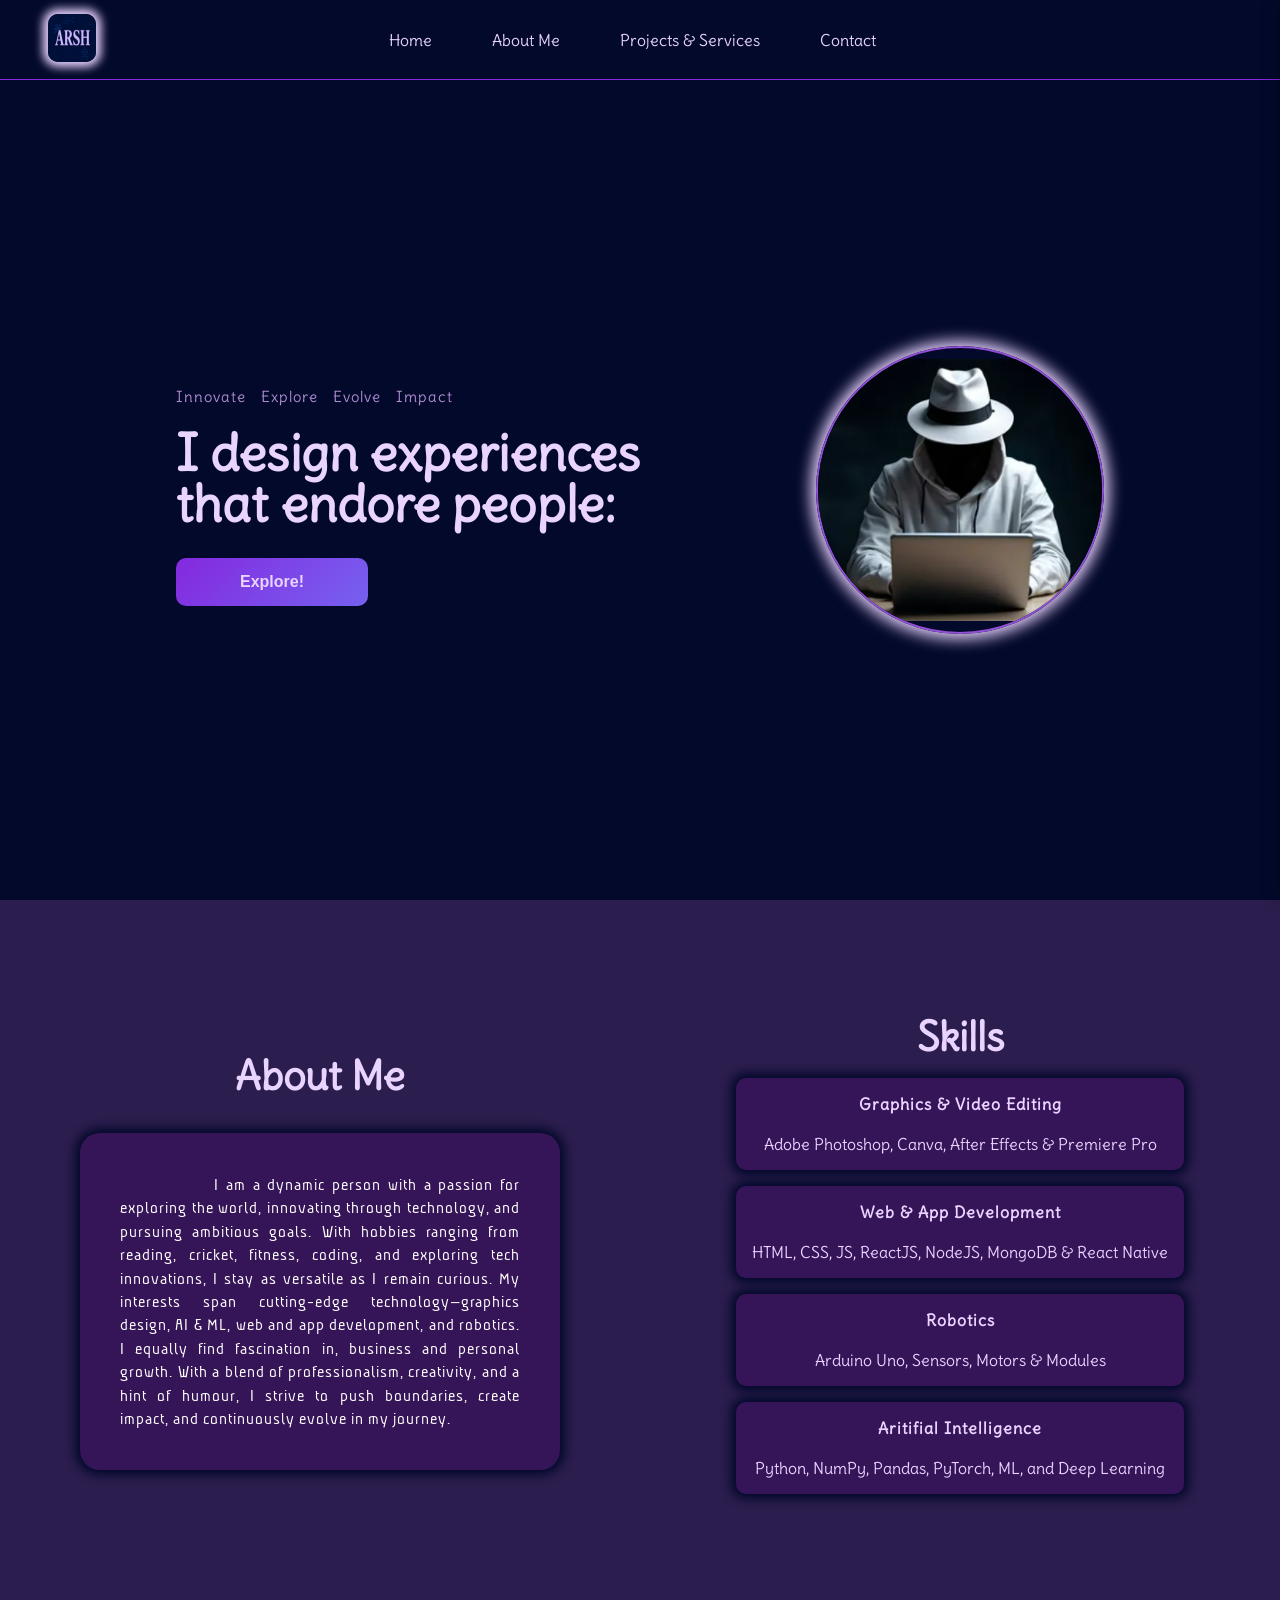
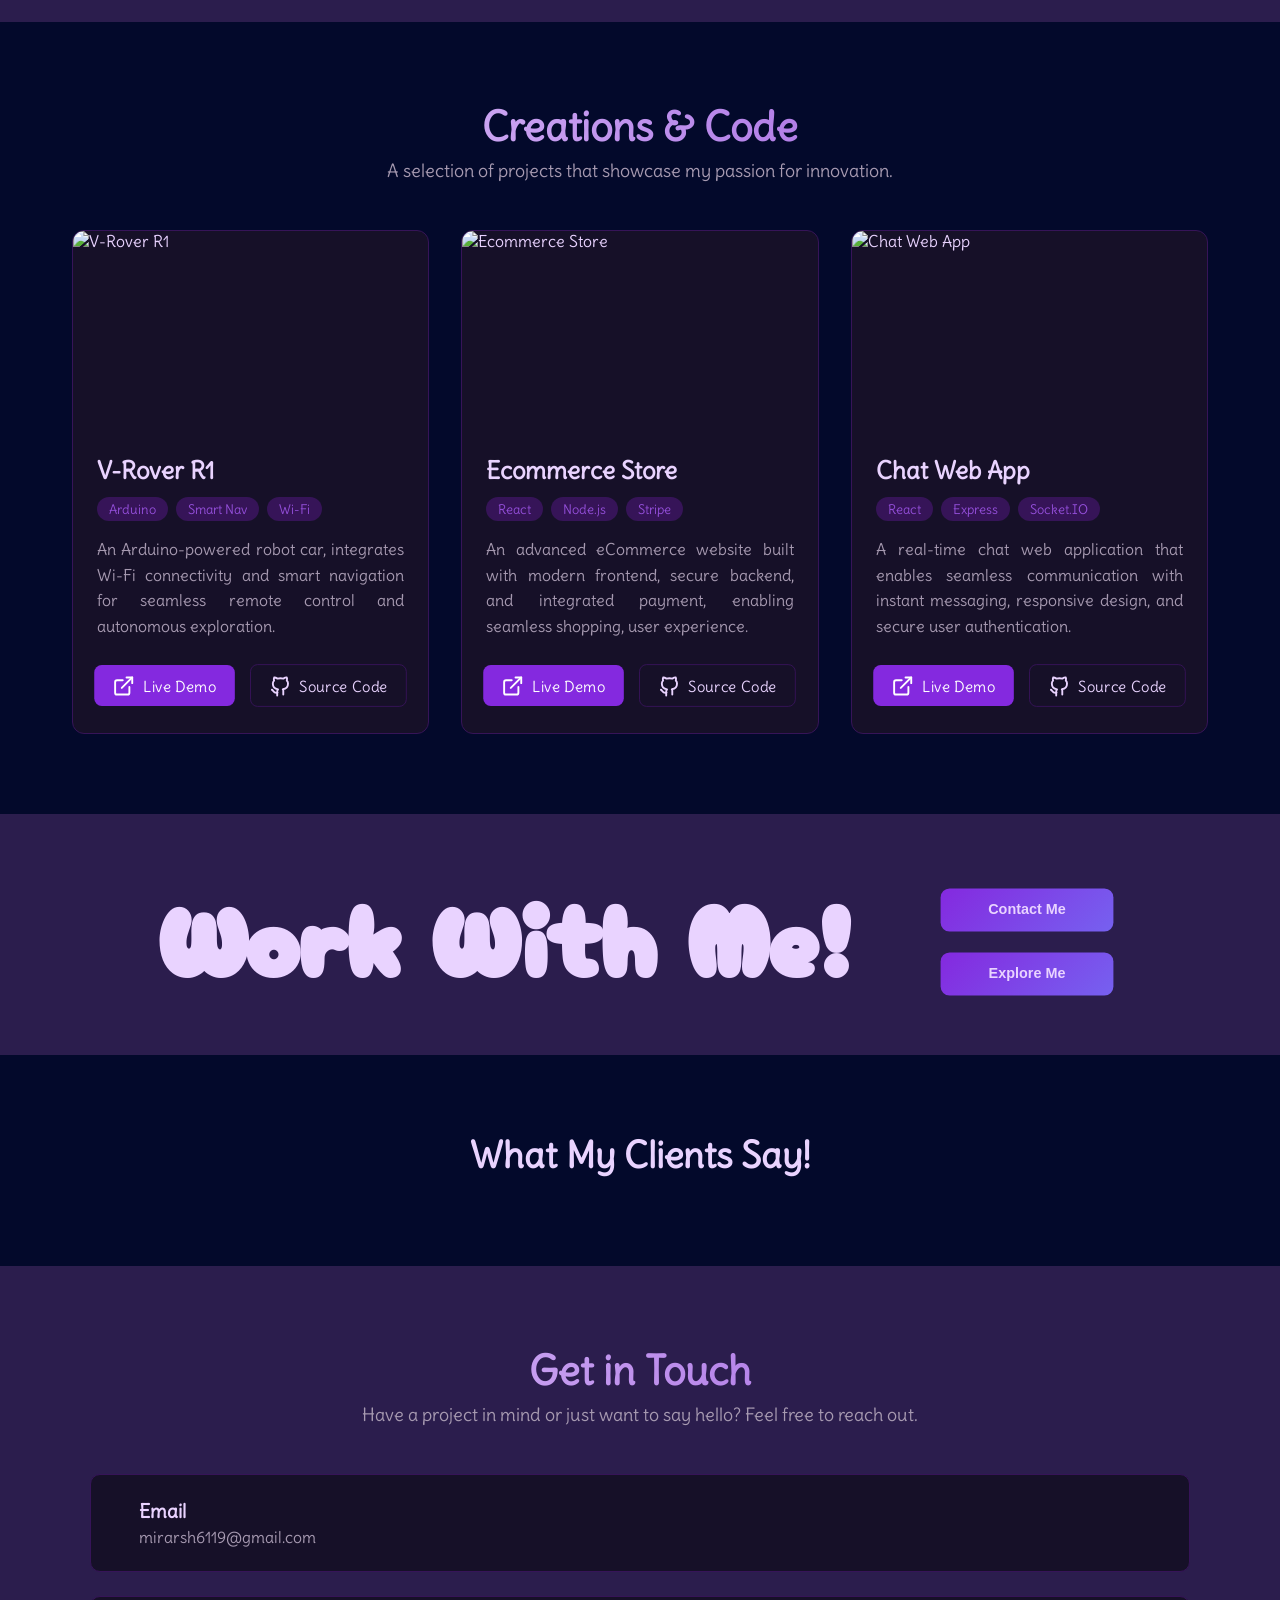
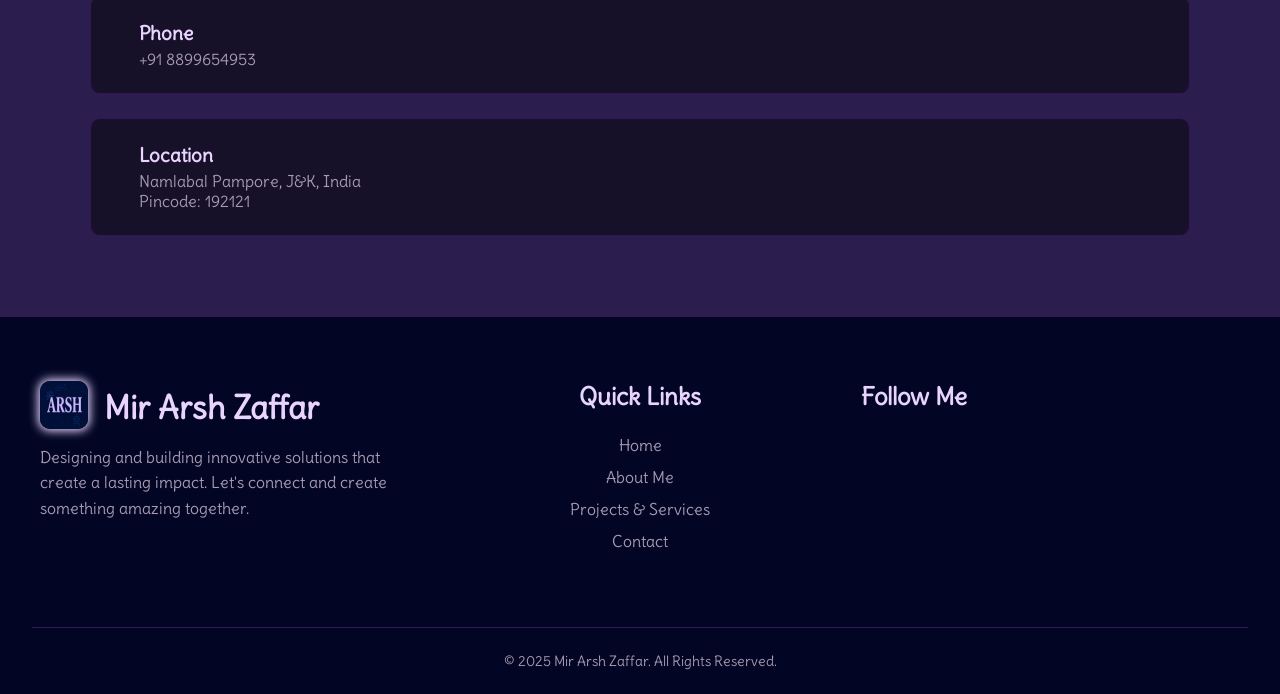
==== index.html @ 64fa6b5b "Re-programmed contact section." ====
<!DOCTYPE html>
<html lang="en">

<head>
    <meta charset="UTF-8">
    <meta name="viewport" content="width=device-width, initial-scale=1.0">
    <meta name="description" content="A portfolio website that showcases the art of code by Mir Arsh Zaffar.">
    <title>Mir Arsh Zaffar - Innovate Explore Evolve Impact</title>
    <link rel="shortcut icon" href="images/logo.png" type="image/x-icon">
    <link rel="stylesheet" href="css/main.css">
    <link href="https://cdn.jsdelivr.net/npm/remixicon@4.5.0/fonts/remixicon.css" rel="stylesheet" />
    <link rel="stylesheet"
        href="https://cdnjs.cloudflare.com/ajax/libs/OwlCarousel2/2.3.4/assets/owl.carousel.min.css" />
    <link rel="stylesheet"
        href="https://cdnjs.cloudflare.com/ajax/libs/OwlCarousel2/2.3.4/assets/owl.theme.default.min.css" />
    <link rel="stylesheet" href="css/responsive.css">
</head>

<body>
    <div class="overlay"></div>
    <div class="mobile-nav">
        <i class="ri-close-line close-btn"></i>
        <ul class="mobile-nav-links">
            <li><a href="index.html">Home</a></li>
            <li><a href="pages/about.html">About Me</a></li>
            <li><a href="pages/projects-services.html">Projects & Services</a></li>
            <li><a href="#contact">Contact</a></li>
        </ul>
        <div class="mobile-nav-social">
            <a href="https://linkedin.com"><i class="ri-linkedin-fill"></i></a>
            <a href="https://x.com"><i class="ri-twitter-x-line"></i></a>
            <a href="https://facebook.com"><i class="ri-facebook-fill"></i></a>
            <a href="https://instagram.com"><i class="ri-instagram-fill"></i></a>
        </div>
    </div>
    <header>
        <a href="index.html"><img src="images/logo.png" alt="Mir Arsh Zaffar" class="scrolled"></a>
        <ul class="nav-btn scrolled">
            <li><a href="index.html">Home</a></li>
            <li><a href="pages/about.html">About Me</a></li>
            <li><a href="pages/projects-services.html">Projects & Services</a></li>
            <li><a href="#contact">Contact</a></li>
        </ul>
        <div class="nav-social scrolled">
            <a href="https://linkedin.com"><i class="ri-linkedin-fill"></i></a>
            <a href="https://x.com"><i class="ri-twitter-x-line"></i></a>
            <a href="https://facebook.com"><i class="ri-facebook-fill"></i></a>
            <a href="https://instagram.com"><i class="ri-instagram-fill"></i></a>
        </div>
        <i class="ri-menu-4-line hambur"></i>
    </header>
    <section class="portfolio">
        <div class="portfolio-text-section">
            <p class="portfolio-text">Innovate Explore Evolve Impact</p>
            <p class="portfolio-h1">I design experiences<br>that endore people:<br><span class="auto-type"></span></p>
            <a href="pages/projects-services.html"><button>Explore!</button></a>
        </div>
        <div class="portfolio-image-section">
            <img src="images/arsh.png" alt="Arsh's Image">
        </div>
    </section>
    <section class="about">
        <div class="about-left">
            <h2>About Me</h2>
            <p>&nbsp;&nbsp;&nbsp;&nbsp;&nbsp;&nbsp;&nbsp;&nbsp;&nbsp;&nbsp;&nbsp;&nbsp;&nbsp;&nbsp;I am a dynamic person
                with a passion for exploring the world, innovating through
                technology, and pursuing ambitious goals. With hobbies ranging from reading, cricket, fitness, coding,
                and exploring tech innovations, I stay as versatile as I remain curious.
                My interests span cutting-edge technology—graphics design, AI & ML, web and app development, and
                robotics. I equally find fascination in, business and personal growth.
                With a blend of professionalism, creativity, and a hint of humour, I strive to push boundaries, create
                impact, and continuously evolve in my journey.
            </p>
        </div>
        <div class="about-right">
            <h2>Skills</h2>
            <div class="skills">
                <ul>
                    <li><span>Graphics & Video Editing</span><br>Adobe Photoshop, Canva, After Effects & Premiere Pro
                    </li>
                    <li><span>Web & App Development</span><br>HTML, CSS, JS, ReactJS, NodeJS, MongoDB & React Native
                    </li>
                    <li><span>Robotics</span><br>Arduino Uno, Sensors, Motors & Modules</li>
                    <li><span>Aritifial Intelligence</span><br>Python, NumPy, Pandas, PyTorch, ML, and
                        Deep Learning</li>
                </ul>
            </div>
        </div>
    </section>
    <section id="projects">
        <div class="projects-header">
            <h2 id="creation">Creations & Code</h2>
            <p>A selection of projects that showcase my passion for innovation.</p>
        </div>
        <div class="projects-container">
            <article class="project-card">
                <div class="project-image">
                    <img src="https://imgs.search.brave.com/sMtLCGX4S6xUUTaLu_kNxWya2hptOHuELIuOS5CfeBM/rs:fit:500:0:1:0/g:ce/aHR0cHM6Ly9pbWcu/ZnJlZXBpay5jb20v/cHJlbWl1bS1wc2Qv/ZnV0dXJpc3RpYy1j/YXItcm9ib3QtdHJh/bnNmb3JtYXRpb25f/MTAzNzE3MS05MzI2/OC5qcGc"
                        alt="V-Rover R1">
                </div>
                <div class="project-content">
                    <h3>V-Rover R1</h3>
                    <div class="project-tags">
                        <span>Arduino</span>
                        <span>Smart Nav</span>
                        <span>Wi-Fi</span>
                    </div>
                    <p>An Arduino-powered robot car, integrates Wi-Fi connectivity and smart navigation for seamless
                        remote control and autonomous exploration.</p>
                    <div class="project-links">
                        <a href="" class="project-link">
                            <svg xmlns="http://www.w3.org/2000/svg" width="24" height="24" viewBox="0 0 24 24"
                                fill="none" stroke="currentColor" stroke-width="2" stroke-linecap="round"
                                stroke-linejoin="round">
                                <path d="M15 3h6v6"></path>
                                <path d="M10 14 21 3"></path>
                                <path d="M18 13v6a2 2 0 0 1-2 2H5a2 2 0 0 1-2-2V8a2 2 0 0 1 2-2h6"></path>
                            </svg>
                            Live Demo
                        </a>
                        <a href="https://github.com/mir-arsh" class="project-link">
                            <svg xmlns="http://www.w3.org/2000/svg" width="24" height="24" viewBox="0 0 24 24"
                                fill="none" stroke="currentColor" stroke-width="2" stroke-linecap="round"
                                stroke-linejoin="round">
                                <path
                                    d="M9 19c-4.3 1.4-4.3-2.5-6-3m12 5v-3.5c0-1 .1-1.4-.5-2 2.8-.3 5.5-1.4 5.5-6.1a4.6 4.6 0 0 0-1.3-3.2 4.2 4.2 0 0 0-.1-3.2s-1.1-.3-3.5 1.3a12.3 12.3 0 0 0-6.2 0C6.5 2.8 5.4 3.1 5.4 3.1a4.2 4.2 0 0 0-.1 3.2A4.6 4.6 0 0 0 4 9.5c0 4.7 2.7 5.8 5.5 6.1-.6.5-.9 1.2-.9 2.2V22">
                                </path>
                            </svg>
                            Source Code
                        </a>
                    </div>
                </div>
            </article>
            <article class="project-card">
                <div class="project-image">
                    <img src="https://imgs.search.brave.com/qfHEJoYS3_Cm4Ci_GtpPOIAcD_2Y04SD0-qHGC07i1Q/rs:fit:500:0:1:0/g:ce/aHR0cHM6Ly9pbWcu/ZnJlZXBpay5jb20v/cHJlbWl1bS1waG90/by9vbmxpbmUtZWNv/bW1lcmNlLXNob2Vz/LXNob3BwaW5nXzEw/MTY2NzUtMjQ0Lmpw/Zz9zZW10PWFpc19o/eWJyaWQmdz03NDAm/cT04MA"
                        alt="Ecommerce Store">
                </div>
                <div class="project-content">
                    <h3>Ecommerce Store</h3>
                    <div class="project-tags">
                        <span>React</span>
                        <span>Node.js</span>
                        <span>Stripe</span>
                    </div>
                    <p>An advanced eCommerce website built with modern frontend, secure backend, and integrated payment,
                        enabling seamless shopping, user experience.</p>
                    <div class="project-links">
                        <a href="" class="project-link">
                            <svg xmlns="http://www.w3.org/2000/svg" width="24" height="24" viewBox="0 0 24 24"
                                fill="none" stroke="currentColor" stroke-width="2" stroke-linecap="round"
                                stroke-linejoin="round">
                                <path d="M15 3h6v6"></path>
                                <path d="M10 14 21 3"></path>
                                <path d="M18 13v6a2 2 0 0 1-2 2H5a2 2 0 0 1-2-2V8a2 2 0 0 1 2-2h6"></path>
                            </svg>
                            Live Demo
                        </a>
                        <a href="https://github.com/mir-arsh" class="project-link">
                            <svg xmlns="http://www.w3.org/2000/svg" width="24" height="24" viewBox="0 0 24 24"
                                fill="none" stroke="currentColor" stroke-width="2" stroke-linecap="round"
                                stroke-linejoin="round">
                                <path
                                    d="M9 19c-4.3 1.4-4.3-2.5-6-3m12 5v-3.5c0-1 .1-1.4-.5-2 2.8-.3 5.5-1.4 5.5-6.1a4.6 4.6 0 0 0-1.3-3.2 4.2 4.2 0 0 0-.1-3.2s-1.1-.3-3.5 1.3a12.3 12.3 0 0 0-6.2 0C6.5 2.8 5.4 3.1 5.4 3.1a4.2 4.2 0 0 0-.1 3.2A4.6 4.6 0 0 0 4 9.5c0 4.7 2.7 5.8 5.5 6.1-.6.5-.9 1.2-.9 2.2V22">
                                </path>
                            </svg>
                            Source Code
                        </a>
                    </div>
                </div>
            </article>
            <article class="project-card pcl">
                <div class="project-image">
                    <img src="https://imgs.search.brave.com/ScD8Ul5pgAdCJNPZWDSwhHHBo_YvtPVX2-UtzFMXbRk/rs:fit:500:0:1:0/g:ce/aHR0cHM6Ly9saDct/cnQuZ29vZ2xldXNl/cmNvbnRlbnQuY29t/L2RvY3N6L0FEXzRu/WGQwWk5PaG1MNmZD/QlNteU9OZTkybmF4/Um1xQVBZUGoxbTJX/amdTVDZtU2loUmMz/dEZZa0czTWdBc0JR/RUt0TjNndG9OQmIw/d2c4UC0zcWNhdHpn/cEpHMjUxT3hXZ01K/UUktdGozeVNwck02/SFBaM2tKV1piZk1T/RkNMaGdGcUoyR0Fq/VjNmLUE_a2V5PWZo/MUctbXkxTFZUQV9h/UFpfa1ZPcUE"
                        alt="Chat Web App">
                </div>
                <div class="project-content">
                    <h3>Chat Web App</h3>
                    <div class="project-tags">
                        <span>React</span>
                        <span>Express</span>
                        <span>Socket.IO</span>
                    </div>
                    <p>A real-time chat web application that enables seamless communication with instant messaging,
                        responsive design, and secure user authentication.</p>
                    <div class="project-links">
                        <a href="" class="project-link">
                            <svg xmlns="http://www.w3.org/2000/svg" width="24" height="24" viewBox="0 0 24 24"
                                fill="none" stroke="currentColor" stroke-width="2" stroke-linecap="round"
                                stroke-linejoin="round">
                                <path d="M15 3h6v6"></path>
                                <path d="M10 14 21 3"></path>
                                <path d="M18 13v6a2 2 0 0 1-2 2H5a2 2 0 0 1-2-2V8a2 2 0 0 1 2-2h6"></path>
                            </svg>
                            Live Demo
                        </a>
                        <a href="https://github.com/mir-arsh" class="project-link">
                            <svg xmlns="http://www.w3.org/2000/svg" width="24" height="24" viewBox="0 0 24 24"
                                fill="none" stroke="currentColor" stroke-width="2" stroke-linecap="round"
                                stroke-linejoin="round">
                                <path
                                    d="M9 19c-4.3 1.4-4.3-2.5-6-3m12 5v-3.5c0-1 .1-1.4-.5-2 2.8-.3 5.5-1.4 5.5-6.1a4.6 4.6 0 0 0-1.3-3.2 4.2 4.2 0 0 0-.1-3.2s-1.1-.3-3.5 1.3a12.3 12.3 0 0 0-6.2 0C6.5 2.8 5.4 3.1 5.4 3.1a4.2 4.2 0 0 0-.1 3.2A4.6 4.6 0 0 0 4 9.5c0 4.7 2.7 5.8 5.5 6.1-.6.5-.9 1.2-.9 2.2V22">
                                </path>
                            </svg>
                            Source Code
                        </a>
                    </div>
                </div>
            </article>
        </div>
    </section>
    <section class="work">
        <h1>Work With Me!</h1>
        <div>
            <a href="#contact"><button>Contact Me</button></a>
            <a href="pages/about.html"><button>Explore Me</button></a>
        </div>
    </section>
    <div class="testimonials-section">
        <div class="section-header">
            <h1>What My Clients Say!</h1>
        </div>
        <div class="owl-carousel owl-theme testimonials-container">
            <div class="item testimonial-card">
                <main class="test-card-body">
                    <p>"Arsh demonstrates an inspiring balance of technical skill and vision. His work in software and
                        web development reflects precision, clarity, and creativity. More importantly, he focuses on
                        user experience, which is essential for building impactful solutions in today’s digital
                        ecosystem. A promising innovator indeed."</p>
                </main>
                <div class="profile">
                    <div class="profile-image">
                        <img src="https://imgs.search.brave.com/piqheP2gG2YsHjTib0WJKE2xPg4LgygvCnGLhLXH8h4/rs:fit:500:0:0:0/g:ce/aHR0cHM6Ly91cGxv/YWQud2lraW1lZGlh/Lm9yZy93aWtpcGVk/aWEvY29tbW9ucy90/aHVtYi9mL2Y0L1VT/QUZBX0hvc3RzX0Vs/b25fTXVza18lMjhJ/bWFnZV8xX29mXzE3/JTI5XyUyOGNyb3Bw/ZWQlMjkuanBnLzUx/MnB4LVVTQUZBX0hv/c3RzX0Vsb25fTXVz/a18lMjhJbWFnZV8x/X29mXzE3JTI5XyUy/OGNyb3BwZWQlMjku/anBn"
                            alt="Client Picture">
                    </div>
                    <div class="profile-desc">
                        <span>Elon Musk</span>
                        <span>CEO - Tesla & SpaceX</span>
                    </div>
                </div>
            </div>
            <div class="item testimonial-card">
                <main class="test-card-body">
                    <p>"Arsh’s creativity and technical execution remind me of what it takes to truly innovate. His
                        ability to merge design with functionality, especially in robotics and AI, reflects a
                        forward-thinking mindset that will shape the future. He builds, adapts, and pushes boundaries
                        fearlessly."</p>
                </main>
                <div class="profile">
                    <div class="profile-image">
                        <img src="https://imgs.search.brave.com/3xi1LQ2FSJQSaIpdmJ0pKu_X8GyT8m_U4yA_vyUsotk/rs:fit:500:0:0:0/g:ce/aHR0cHM6Ly91cGxv/YWQud2lraW1lZGlh/Lm9yZy93aWtpcGVk/aWEvY29tbW9ucy90/aHVtYi9jL2MzL1N1/bmRhcl9QaWNoYWlf/LV8yMDIzXyUyOGNy/b3BwZWQlMjkuanBn/LzUxMnB4LVN1bmRh/cl9QaWNoYWlfLV8y/MDIzXyUyOGNyb3Bw/ZWQlMjkuanBn"
                            alt="Client Picture">
                    </div>
                    <div class="profile-desc">
                        <span>Sundar Pichai</span>
                        <span>CEO - Alphabet & Google</span>
                    </div>
                </div>
            </div>
            <div class="item testimonial-card">
                <main class="test-card-body">
                    <p>"I believe technology should empower, and Arsh’s work reflects that principle strongly. His
                        projects bridge technical depth with practical application, showing thoughtful problem-solving.
                        With curiosity driving him forward, he exemplifies how young innovators can contribute
                        meaningfully to both business and society."</p>
                </main>
                <div class="profile">
                    <div class="profile-image">
                        <img src="https://imgs.search.brave.com/IcjbmnM-oHZULim4oyhEW4sysk7UvU5HkPUfxeEXz08/rs:fit:500:0:0:0/g:ce/aHR0cHM6Ly91cGxv/YWQud2lraW1lZGlh/Lm9yZy93aWtpcGVk/aWEvY29tbW9ucy90/aHVtYi9mL2Y4L1Jh/dGFuX1RhdGFfcGhv/dG8uanBnLzUxMnB4/LVJhdGFuX1RhdGFf/cGhvdG8uanBn"
                            alt="Client Picture">
                    </div>
                    <div class="profile-desc">
                        <span>Late Mr. Ratan Tata</span>
                        <span>Former chairman - Tata Group.</span>
                    </div>
                </div>
            </div>
            <div class="item testimonial-card">
                <main class="test-card-body">
                    <p>"What stands out about Arsh is his commitment to excellence with humility. He approaches projects
                        with passion, responsibility, and genuine intent to create value. Combining modern technology
                        with a human-centric outlook, his work shows character, purpose, and potential to make lasting
                        contributions."</p>
                </main>
                <div class="profile">
                    <div class="profile-image">
                        <img src="https://imgs.search.brave.com/SDLNgoWcfs2HIQVhOosZKLJgCBLp9btdx_-BVkqfx2c/rs:fit:500:0:0:0/g:ce/aHR0cHM6Ly91cGxv/YWQud2lraW1lZGlh/Lm9yZy93aWtpcGVk/aWEvY29tbW9ucy90/aHVtYi9kL2QxL0Jp/bGxfR2F0ZXNfaW5f/MjAyNC5qcGcvNTEy/cHgtQmlsbF9HYXRl/c19pbl8yMDI0Lmpw/Zw"
                            alt="Client Picture">
                    </div>
                    <div class="profile-desc">
                        <span>Bill Gates</span>
                        <span>Co-founder - Microsoft</span>
                    </div>
                </div>
            </div>
            <div class="item testimonial-card">
                <main class="test-card-body">
                    <p>"Arsh thinks big and executes with clarity, qualities that every great builder should have. His
                        projects demonstrate customer-centric thinking, adaptability, and vision. I admire how he
                        integrates innovation into real solutions, a key trait for those who aspire to leave meaningful
                        impact."</p>
                </main>
                <div class="profile">
                    <div class="profile-image">
                        <img src="https://imgs.search.brave.com/-psAscFKfuORq3lPUHHUolWKPmNOTntEnk-g9Z-gn80/rs:fit:500:0:1:0/g:ce/aHR0cHM6Ly93d3cu/c2h1dHRlcnN0b2Nr/LmNvbS9pbWFnZS1w/aG90by9qZWZmLWJl/em9zLTI2MG53LTI0/MjA2NTY1NjEuanBn"
                            alt="Client Picture">
                    </div>
                    <div class="profile-desc">
                        <span>Jeff Bezoz</span>
                        <span>Founder - Amazon</span>
                    </div>
                </div>
            </div>
        </div>
    </div>

    <section id="contact">
        <div class="contact-header">
            <h2>Get in Touch</h2>
            <p>Have a project in mind or just want to say hello? Feel free to reach out.</p>
        </div>
        <div class="contact-container">
            <div class="contact-info" onclick="sendEmail()">
                <div class="info-item">
                    <i class="ri-mail-line"></i>
                    <div>
                        <h4>Email</h4>
                        <p>mirarsh6119@gmail.com</p>
                    </div>
                </div>
                <div class="info-item" onclick="callMe()">
                    <i class="ri-phone-line"></i>
                    <div>
                        <h4>Phone</h4>
                        <p>+91 8899654953</p>
                    </div>
                </div>
                <div class="info-item" onclick="openMap()">
                    <i class="ri-map-pin-line"></i>
                    <div>
                        <h4>Location</h4>
                        <p>Namlabal Pampore, J&K, India<br>Pincode: 192121</p>
                    </div>
                </div>
            </div>
        </div>
    </section>

    <footer>
        <div class="footer-container">
            <div class="footer-about">
                <a href="index.html"><img src="images/logo.png" alt="Mir Arsh Zaffar">
                    <h1>Mir Arsh Zaffar</h1>
                </a>
                <p>Designing and building innovative solutions that create a lasting impact. Let's connect and create
                    something amazing together.</p>
            </div>
            <div class="footer-links">
                <h4>Quick Links</h4>
                <ul>
                    <li><a href="index.html">Home</a></li>
                    <li><a href="pages/about.html">About Me</a></li>
                    <li><a href="pages/projects-services.html">Projects & Services</a></li>
                    <li><a href="#contact">Contact</a></li>
                </ul>
            </div>
            <div class="footer-social">
                <h4>Follow Me</h4>
                <div class="social-icons">
                    <a href="https://linkedin.com"><i class="ri-linkedin-fill"></i></a>
                    <a href="https://x.com"><i class="ri-twitter-x-line"></i></a>
                    <a href="https://facebook.com"><i class="ri-facebook-fill"></i></a>
                    <a href="https://instagram.com"><i class="ri-instagram-fill"></i></a>
                </div>
            </div>
        </div>
        <div class="footer-bottom">
            <p>&copy; 2025 Mir Arsh Zaffar. All Rights Reserved.</p>
        </div>
    </footer>

    <script src="https://cdnjs.cloudflare.com/ajax/libs/jquery/3.6.3/jquery.min.js"></script>
    <script src="https://cdnjs.cloudflare.com/ajax/libs/OwlCarousel2/2.3.4/owl.carousel.min.js"></script>
    <script src="https://unpkg.com/typed.js@2.1.0/dist/typed.umd.js"></script>
    <script src="js/main.js"></script>
</body>

</html>
---- css/main.css ----
@import url('https://fonts.googleapis.com/css2?family=Delius&display=swap');
@import url('https://fonts.googleapis.com/css2?family=Aubrey&display=swap');
@import url('https://fonts.googleapis.com/css2?family=Cherry+Bomb+One&display=swap');

* {
    padding: 0;
    margin: 0;
    box-sizing: border-box;
    scroll-behavior: smooth;
}

body {
    background-color: rgb(3, 9, 43);
    font-family: "Delius", cursive;
    font-weight: 400;
    font-style: normal;
    color: #e9d3ff;
}

header a img {
    border-radius: 10px;
    height: 3rem;
    width: 3rem;
    margin: 1rem 0rem 1rem 3rem;
    box-shadow: 0 0 10px 5px #e9d3ff;
    cursor: pointer;
}

header a img:hover {
    transform: scale(1.1);
    transition-duration: 0.5s;
    box-shadow: 0 0 10px 5px #8429df;
}

header {
    display: flex;
    justify-content: space-between;
    align-items: center;
    border-bottom: 1px solid #8429df;
    height: 5rem;
    position: fixed;
    width: 100%;
    background-color: rgb(3, 9, 43);
    z-index: 1000;
}

.nav-btn {
    display: flex;
    list-style: none;
}

.nav-btn li a {
    text-decoration: none;
    padding: 20px 30px;
    color: #e9d3ff;
}

.nav-btn li a:hover {
    background-color: #5900b3;
    border-radius: 10px;
    padding: 10px 30px;
}

.nav-social {
    margin-right: 3rem;
}

.nav-social a {
    text-decoration: none;
    color: #e9d3ff;
    padding: 8px;
    font-size: 1.2rem;
}

.nav-social a:hover {
    background-color: #760ddf;
    transition: color 0.3s ease;
    border-radius: 10px;
    transition: all 0.2s
}

.portfolio {
    width: 100%;
    height: 100vh;
    display: flex;
    justify-content: space-evenly;
    align-items: center;
    padding-top: 5rem;
}

.portfolio-image-section {
    box-shadow: 0 0 15px 5px #e9d3ff;
    border-radius: 50%;
    overflow: hidden;
    width: 18rem;
    height: 18rem;
}

.portfolio-image-section img {
    object-fit: contain;
    width: 18rem;
    height: 18rem;
    border: 2px solid #944fda;
    border-radius: 50%;
}

.portfolio-text-section {
    align-items: left;
    justify-content: center;
    display: flex;
    flex-direction: column;
}

.portfolio-text-section button,
.work button {
    color: #e9d3ff;
    background: linear-gradient(135deg, #8429df, #7661f0);
    border: none;
    padding: 12px 24px;
    border-radius: 10px;
    font-size: 16px;
    font-weight: 600;
    cursor: pointer;
    transition: all 0.3s ease;
    width: 12rem;
    height: 3rem;
    margin-top: 1rem;
}

.portfolio-text-section button:hover,
.work button:hover {
    background: linear-gradient(135deg, #6c20b5, #8d48d1);
    transform: scale(1.07);
    box-shadow: 0 4px 15px rgba(132, 41, 223, 0.4);
}

.portfolio-text {
    letter-spacing: 1px;
    color: #af8dd1;
    line-height: 3;
    font-size: 15px;
    word-spacing: 10px;
    margin-bottom: 10px;
}

.portfolio-h1 {
    font-weight: 700;
    font-size: 50px;
    line-height: 1.01;
    letter-spacing: 0.1px;
    margin-bottom: 12px;
}

.auto-type {
    color: #92bcfc;
    line-height: 1.5;
    margin-bottom: 2rem;
}

.about {
    width: 100%;
    height: auto;
    display: flex;
    justify-content: center;
    align-items: center;
    padding-top: 5rem;
    padding-bottom: 5rem;
    background-color: #462a649a;
    flex-wrap: wrap;
}

.about-left h2,
.about-right h2 {
    color: #e9d3ff;
    font-size: 40px;
}

.about-left p {
    background: #361458;
    padding: 2.5rem;
    margin-top: 2rem;
    border-radius: 20px;
    text-align: justify;
    font-size: 18px;
    letter-spacing: 1px;
    line-height: 1.3;
    width: 30rem;
    max-width: 90%;
    box-shadow: 0 0 10px 5px rgb(3, 9, 43);
    font-family: "Aubrey", system-ui;
    font-weight: 400;
    font-style: normal;
    color: rgb(255, 255, 255);
}

.about-left,
.about-right {
    display: flex;
    justify-content: center;
    flex-direction: column;
    align-items: center;
    padding: 2rem;
}

.about-left {
    width: 50%;
    min-width: 300px;
}

.about-right {
    width: 50%;
    min-width: 300px;
}

.skills ul {
    list-style: none;
    padding: 0;
}

.skills ul li {
    margin-bottom: 1rem;
    margin-top: 1rem;
    background-color: #361458;
    padding: 1rem;
    border-radius: 10px;
    display: flex;
    flex-direction: column;
    justify-content: center;
    align-items: center;
    text-align: center;
    box-shadow: 0 0 10px 5px rgb(3, 9, 43);
    width: 100%;
}

.skills ul li span {
    color: #e9d3ff;
    font-weight: 600;
    letter-spacing: 1px;
}

.skills {
    display: flex;
    flex-direction: column;
    align-items: center;
    justify-content: center;
    width: 100%;
}

#projects {
    max-width: 1200px;
    margin: 0 auto;
    padding: 0 2rem;
    margin-top: 5rem;
    margin-bottom: 5rem;
}

.projects-header {
    text-align: center;
    margin-bottom: 3rem;
}

.projects-header h2 {
    font-size: 2.5rem;
    font-weight: 700;
    margin-bottom: 0.5rem;
    background: linear-gradient(90deg, #e9d3ff, #944fda);
    -webkit-background-clip: text;
    -webkit-text-fill-color: transparent;
    background-clip: text;
}

.projects-header p {
    font-size: 1.1rem;
    color: #a79ab1;
    max-width: 600px;
    margin: 0 auto;
}

.projects-container {
    display: grid;
    grid-template-columns: repeat(auto-fit, minmax(320px, 1fr));
    gap: 2rem;
}

.project-card {
    background-color: #161028;
    border-radius: 12px;
    border: 1px solid #361458;
    overflow: hidden;
    display: flex;
    flex-direction: column;
    transition: transform 0.3s ease, box-shadow 0.3s ease;
}

.project-card:hover {
    transform: translateY(-8px);
    box-shadow: 0 10px 30px -5px rgba(132, 41, 223, 0.3);
}

.project-image img {
    width: 100%;
    height: 200px;
    object-fit: cover;
    display: block;
}

.project-content {
    padding: 1.5rem;
    display: flex;
    flex-direction: column;
    flex-grow: 1;
}

.project-content h3 {
    font-size: 1.5rem;
    margin: 0 0 0.75rem 0;
    color: #e9d3ff;
}

.project-tags {
    display: flex;
    flex-wrap: wrap;
    gap: 0.5rem;
    margin-bottom: 1rem;
}

.project-tags span {
    background-color: #361458;
    color: #944fda;
    padding: 0.25rem 0.75rem;
    border-radius: 99px;
    font-size: 0.8rem;
    font-weight: 500;
}

.project-content p {
    color: #a79ab1;
    font-size: 1rem;
    line-height: 1.6;
    margin: 0 0 1.5rem 0;
    flex-grow: 1;
    text-align: justify;
}

.project-links {
    display: flex;
    gap: 1rem;
    margin-top: auto;
    justify-content: center;
    align-items: center;
    transform: scale(0.95);
}

.project-link {
    display: inline-flex;
    align-items: center;
    gap: 0.5rem;
    padding: 0.6rem 1.2rem;
    border-radius: 8px;
    text-decoration: none;
    font-weight: 500;
    transition: background-color 0.3s ease, color 0.3s ease;
    white-space: nowrap;
}

.project-link:first-of-type {
    background-color: #8429df;
    color: white;
}

.project-link:last-of-type {
    background-color: transparent;
    color: #e9d3ff;
    border: 1px solid #361458;
}

.project-link:first-of-type:hover {
    background-color: #944fda;
}

.project-link:last-of-type:hover {
    background-color: #361458;
    color: white;
}

.testimonials-section {
    width: 100%;
    padding: 3rem 8% 3rem;
}

.testimonials-section .section-header {
    max-width: 700px;
    text-align: center;
    margin: 30px auto 40px;
}

.section-header h1 {
    position: relative;
    font-size: 36px;
}

.testimonials-container {
    position: relative;
}

.testimonials-container .testimonial-card {
    padding: 20px;
}

.testimonial-card .test-card-body {
    background-color: #513b68;
    height: 14rem;
    border-radius: 10px;
    padding: 20px;
    display: flex;
    justify-content: center;
    flex-direction: column;
    text-align: justify;
    padding-left: 2rem;
    padding-right: 2rem;
}

.test-card-body p {
    margin: 10px 0px 15px;
    font-size: 14px;
    line-height: 1.5;
    color: #e9d3ff;
}

.test-card-body .ratings {
    margin-top: 20px;
}

.test-card-body .ratings i {
    font-size: 17px;
    color: rgb(223, 223, 20);
    cursor: pointer;
}

.testimonial-card .profile {
    display: flex;
    align-items: center;
    margin-top: 25px;
}

.profile .profile-image {
    width: 55px;
    height: 55px;
    border-radius: 50%;
    overflow: hidden;
    margin-right: 15px;
}

.profile .profile-image img {
    width: 100%;
    height: 100%;
    border-radius: 50%;
    object-fit: cover;
}

.profile .profile-desc {
    display: flex;
    flex-direction: column;
}

.profile-desc span:nth-child(1) {
    font-size: 24px;
    font-weight: bold;
}

.profile-desc span:nth-child(2) {
    font-size: 15px;
}

.owl-dots {
    display: none;
}

#contact {
    padding: 5rem 2rem;
    background-color: #462a649a;
}

.contact-header {
    text-align: center;
    margin-bottom: 3rem;
}

.contact-header h2 {
    font-size: 2.5rem;
    margin-bottom: 0.5rem;
    background: linear-gradient(90deg, #e9d3ff, #944fda);
    -webkit-background-clip: text;
    -webkit-text-fill-color: transparent;
    background-clip: text;
}

.contact-header p {
    font-size: 1.1rem;
    color: #a79ab1;
    max-width: 600px;
    margin: 0 auto;
}

.contact-container {
    max-width: 1100px;
    margin: 0 auto;
    display: flex;
    gap: 2rem;
    flex-wrap: wrap;
}

.contact-info {
    flex: 1;
    min-width: 300px;
    display: flex;
    flex-direction: column;
    gap: 1.5rem;
}

.info-item {
    display: flex;
    align-items: center;
    gap: 1.5rem;
    background-color: #161028;
    padding: 1.5rem;
    border-radius: 10px;
    border: 1px solid #361458;
    cursor: pointer;
    transition: all 0.5s ease;
}

.info-item:hover {
    transform: scale(0.9);
    box-shadow: 0 0 10px rgba(132, 41, 223, 0.3);
}

.info-item i {
    font-size: 2rem;
    color: #944fda;
}

.info-item h4 {
    font-size: 1.2rem;
    margin-bottom: 0.25rem;
}

.info-item p {
    color: #a79ab1;
}

footer {
    background-color: #020624;
    padding: 4rem 2rem 0;
    border-top: 1px solid #361458;
}

.footer-container {
    max-width: 1200px;
    margin: 0 auto;
    display: flex;
    justify-content: space-between;
    flex-wrap: wrap;
    gap: 2rem;
    padding-bottom: 2rem;
}

.footer-about,
.footer-links,
.footer-social {
    flex: 1;
    min-width: 250px;
}

.footer-about img {
    height: 3rem;
    width: 3rem;
    border-radius: 10px;
    margin-bottom: 1rem;
    box-shadow: 0 0 10px 2px #e9d3ff;
}

.footer-about p {
    color: #a79ab1;
    line-height: 1.6;
}

.footer-links h4,
.footer-social h4 {
    font-size: 1.5rem;
    margin-bottom: 1.5rem;
    color: #e9d3ff;
}

.footer-links ul {
    list-style: none;
    display: flex;
    flex-direction: column;
    justify-content: center;
    align-items: center;
}

.footer-links ul li {
    margin-bottom: 0.75rem;
}

.footer-links ul li a {
    text-decoration: none;
    color: #a79ab1;
    transition: color 0.3s ease;
}

.footer-links ul li a:hover {
    color: #e9d3ff;
}

.social-icons a {
    text-decoration: none;
    color: #e9d3ff;
    font-size: 1.8rem;
    margin-right: 1.5rem;
    transition: color 0.3s ease;
}

.social-icons a:hover {
    color: #8429df;
}

.footer-bottom {
    text-align: center;
    padding: 1.5rem 0;
    border-top: 1px solid #361458;
    margin-top: 2rem;
}

.footer-bottom p {
    color: #a79ab1;
    font-size: 0.9rem;
}

.footer-links {
    display: flex;
    flex-direction: column;
    justify-content: center;
    align-items: center;
}

.footer-about a {
    text-decoration: none;
    color: #e9d3ff;
    font-weight: bold;
    display: flex;
    align-items: center;
}

.footer-about h1 {
    margin-left: 1rem;
    margin-top: -10px;
}

.work {
    width: 100%;
    height: auto;
    display: flex;
    justify-content: center;
    align-items: center;
    padding-top: 3rem;
    padding-bottom: 3rem;
    background-color: #462a649a;
}

.work div {
    display: flex;
    flex-direction: column;
    align-items: center;
    justify-content: center;
}

.work button {
    transition: all 0.5s ease;
    transform: scale(0.9);
}

.work h1 {
    font-size: 100px;
    font-family: "Cherry Bomb One", system-ui;
    font-weight: 900;
    font-style: normal;
    margin-right: 5rem;
}

@keyframes appear {
    from {
        opacity: 0;
        transform: translateY(0px) scale(0.3);
    }

    to {
        opacity: 1;
        transform: translateY(0px) scale(1);
    }
}

.about-left,
.about-right,
.projects-header,
.projects-container,
.work h1,
.work div,
.section-header,
.testimonials-container,
.contact-header,
.contact-container {
    animation: appear 5s both;
    animation-timeline: view(85% auto);
}
---- css/responsive.css ----
.hambur {
    font-size: 1.5rem;
    margin-right: 2rem;
    display: none;
}

.mobile-nav {
    position: fixed;
    top: 0;
    right: 0;
    width: 18rem;
    height: 100vh;
    background-color: rgb(10, 18, 58);
    z-index: 1001;
    display: flex;
    flex-direction: column;
    justify-content: center;
    align-items: center;
    transform: translateX(100%);
    transition: transform 0.4s cubic-bezier(0.23, 1, 0.32, 1);
    border-left: 1px solid #8429df;
    box-shadow: -5px 0px 15px rgba(0, 0, 0, 0.2);
}

.mobile-nav.active {
    transform: translateX(0);
}

.close-btn {
    position: absolute;
    top: 1.5rem;
    right: 1.5rem;
    font-size: 2rem;
    color: #e9d3ff;
    cursor: pointer;
}

.close-btn:hover {
    color: #944fda;
}

.mobile-nav-links {
    list-style: none;
    text-align: center;
    padding: 0;
    margin: 0;
}

.mobile-nav-links li {
    margin: 2rem 0;
}

.mobile-nav-links a {
    text-decoration: none;
    color: #e9d3ff;
    font-size: 1rem;
    padding: 10px 20px;
    border-radius: 8px;
    transition: background-color 0.3s ease;
}

.mobile-nav-links a:hover {
    background-color: #5900b3;
}

.mobile-nav-social {
    margin-top: 3rem;
}

.mobile-nav-social a {
    color: #e9d3ff;
    font-size: 1.5rem;
    margin: 0 1rem;
    text-decoration: none;
}

.overlay {
    position: fixed;
    top: 0;
    left: 0;
    width: 100%;
    height: 100%;
    background-color: rgba(0, 0, 0, 0.6);
    z-index: 1000;
    opacity: 0;
    visibility: hidden;
    transition: opacity 0.4s ease, visibility 0.4s ease;
}

.overlay.active {
    opacity: 1;
    visibility: visible;
}

body.no-scroll {
    overflow: hidden;
}

@media only screen and (max-width: 1000px) {
    .work {
        flex-direction: column;
    }

    .work div {
        flex-direction: row;
    }

    .work h1 {
        margin-right: 0;
    }

    .about-left,
    .about-right,
    .projects-container {
        animation: none;
    }
}

@media only screen and (max-width: 970px) {

    .nav-btn,
    .nav-social {
        display: none;
    }

    .hambur {
        display: flex;
        z-index: 1002;
        cursor: pointer;
    }

    .footer-links {
        display: none;
    }

    .footer-about {
        margin-right: 10rem;
        margin-left: 2rem;
    }

    .about {
        flex-direction: column;
    }

    .about-left,
    .about-right {
        width: 100%;
        margin: 0;
    }

    .about-left p {
        width: 100%;
    }

    .skills ul li {
        width: 30rem;
    }
}

@media only screen and (max-width: 920px) {
    .footer-about {
        margin-right: 5rem;
        margin-left: 2rem;
    }
}

@media only screen and (max-width: 830px) {
    .portfolio-image-section {
        transform: scale(0.9);
    }
}

@media only screen and (max-width: 815px) {
    .portfolio {
        flex-direction: column;
        height: 50rem;
    }
}

@media only screen and (max-width: 780px) {
    .footer-container {
        flex-direction: column;
        margin-left: 2rem;
    }

    .footer-about {
        margin-left: auto;
    }

    .contact-header,
    .contact-container,
    .about-profile,
    .about-interests,
    .about-skills,
    .services-container {
        animation: none;
    }
}

@media only screen and (max-width: 710px) {
    .work h1 {
        font-size: 80px;
    }
}

@media only screen and (max-width: 575px) {
    .work h1 {
        font-size: 70px;
    }
}

@media only screen and (max-width: 505px) {
    .project-container {
        margin: 0 0 0 0;
        display: flex;
        flex-direction: column;
        justify-content: center;
        align-items: center;
    }

    #projects {
        margin: 0 0 0 0;
        display: flex;
        flex-direction: column;
        justify-content: center;
        align-items: center;
    }

    .project-links {
        flex-direction: column;
    }

    .work h1 {
        font-size: 60px;
    }

    .work div {
        transform: scale(0.9);
    }

    .portfolio {
        transform: scale(0.9);
        height: 48rem;
    }

    .about-right ul li {
        width: 100%;
    }

    #creation {
        margin-top: 3rem;
    }

    .pcl {
        margin-bottom: 3rem;
    }
}

@media only screen and (max-width: 460px) {
    .footer-container {
        flex-direction: column;
        margin-left: 2rem;
        margin-right: -2rem;
    }

    .testimonial-card .test-card-body {
        height: 100%;
    }
}

@media only screen and (max-width: 440px) {
    .portfolio {
        transform: scale(0.8);
        height: 50rem;
        padding-top: 0rem;
    }

    .testimonials-container {
        animation: none;
        width: 100%;
    }
}

@media only screen and (max-width: 425px) {
    .footer-about h1 {
        font-size: 1.5rem;
    }

    .work h1 {
        font-size: 50px;
    }

    .work button {
        transform: scale(0.8);
    }
}

@media only screen and (max-width: 400px) {

    .footer-container,
    .footer-about {
        margin: 0 0 0 0;
    }
}

@media only screen and (max-width: 385px) {
    .work button {
        width: 10rem;
    }
}

@media only screen and (max-width: 360px) {
    .contact-info {
        transform: scale(0.8);
    }

    .info-item {
        margin: 0 0 0 -2rem;
    }

    .project-card,
    .service-card,
    .book-now-button {
        transform: scale(0.9);
    }

    #services {
        margin: 0 0 0 0;
        padding: 5rem 0 5rem 0;
    }

    .work h1 {
        font-size: 40px;
    }

    .work button {
        transform: scale(0.7);
    }
}
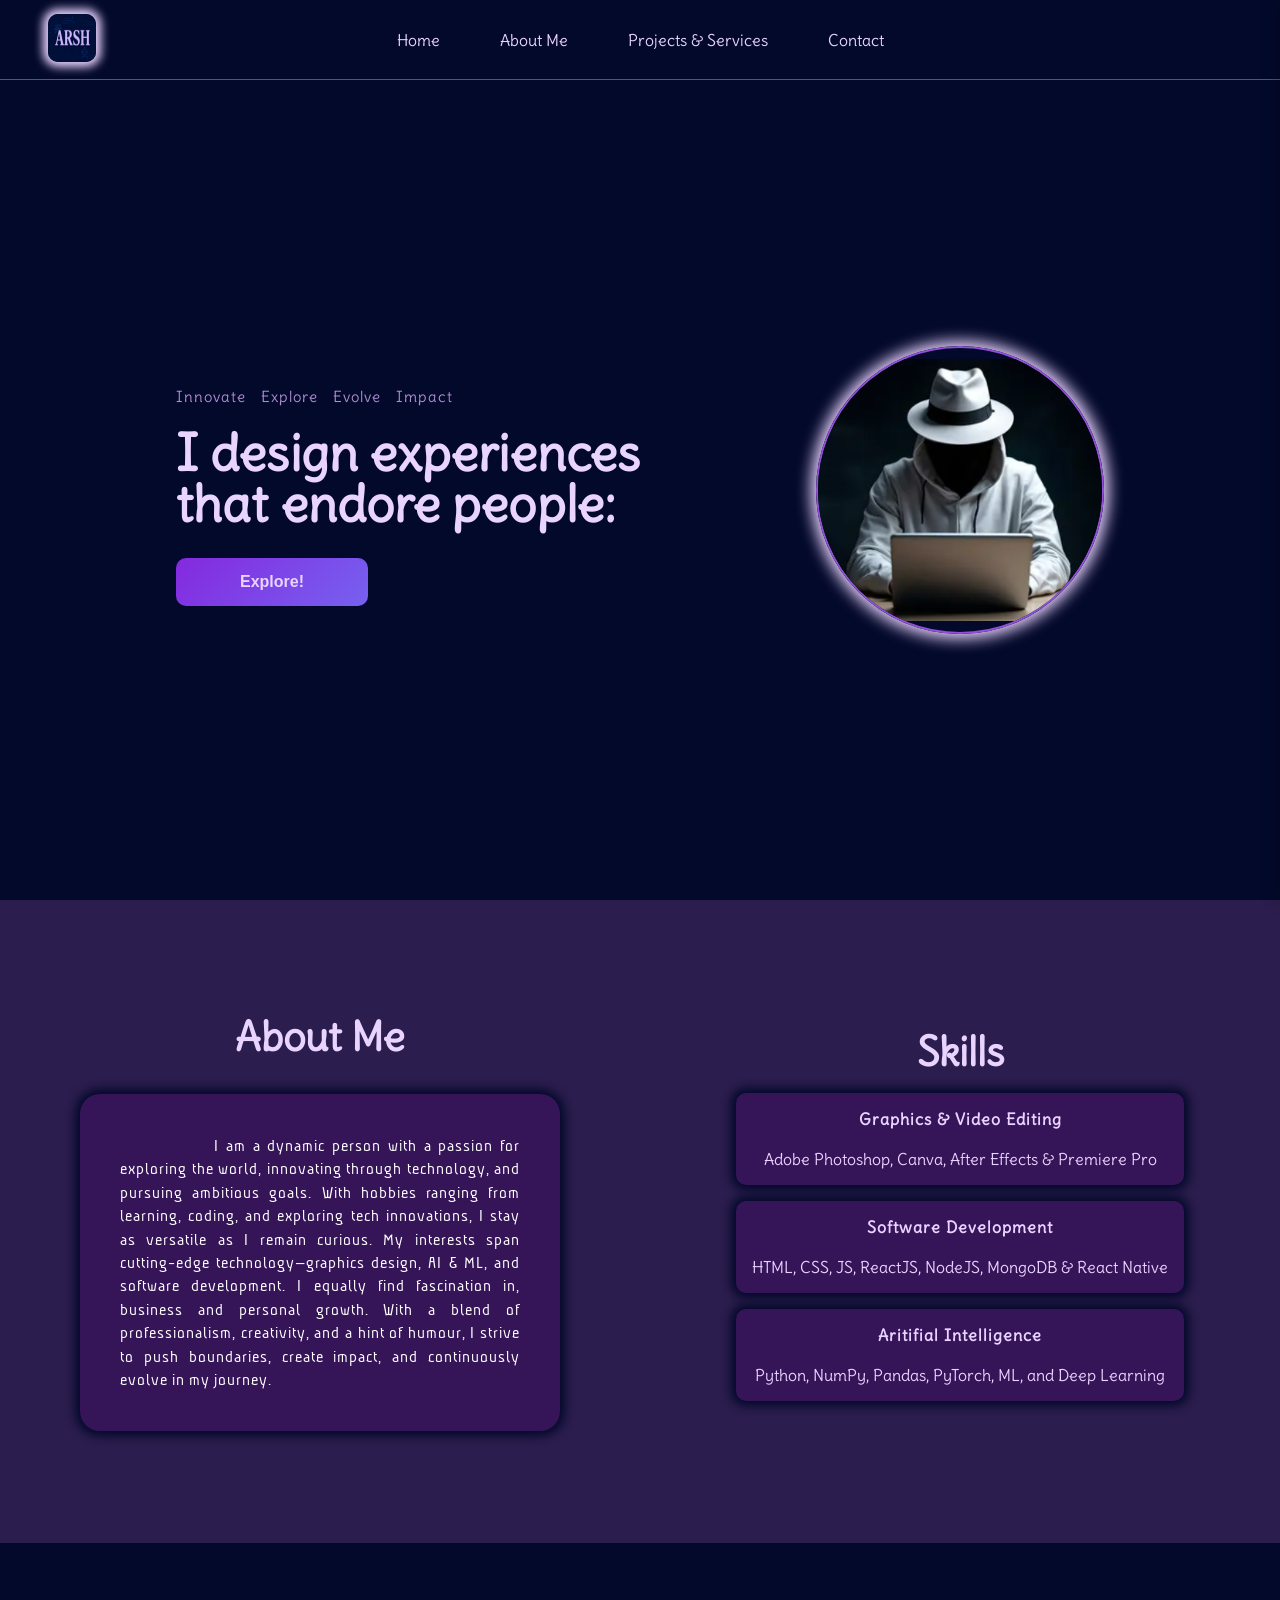
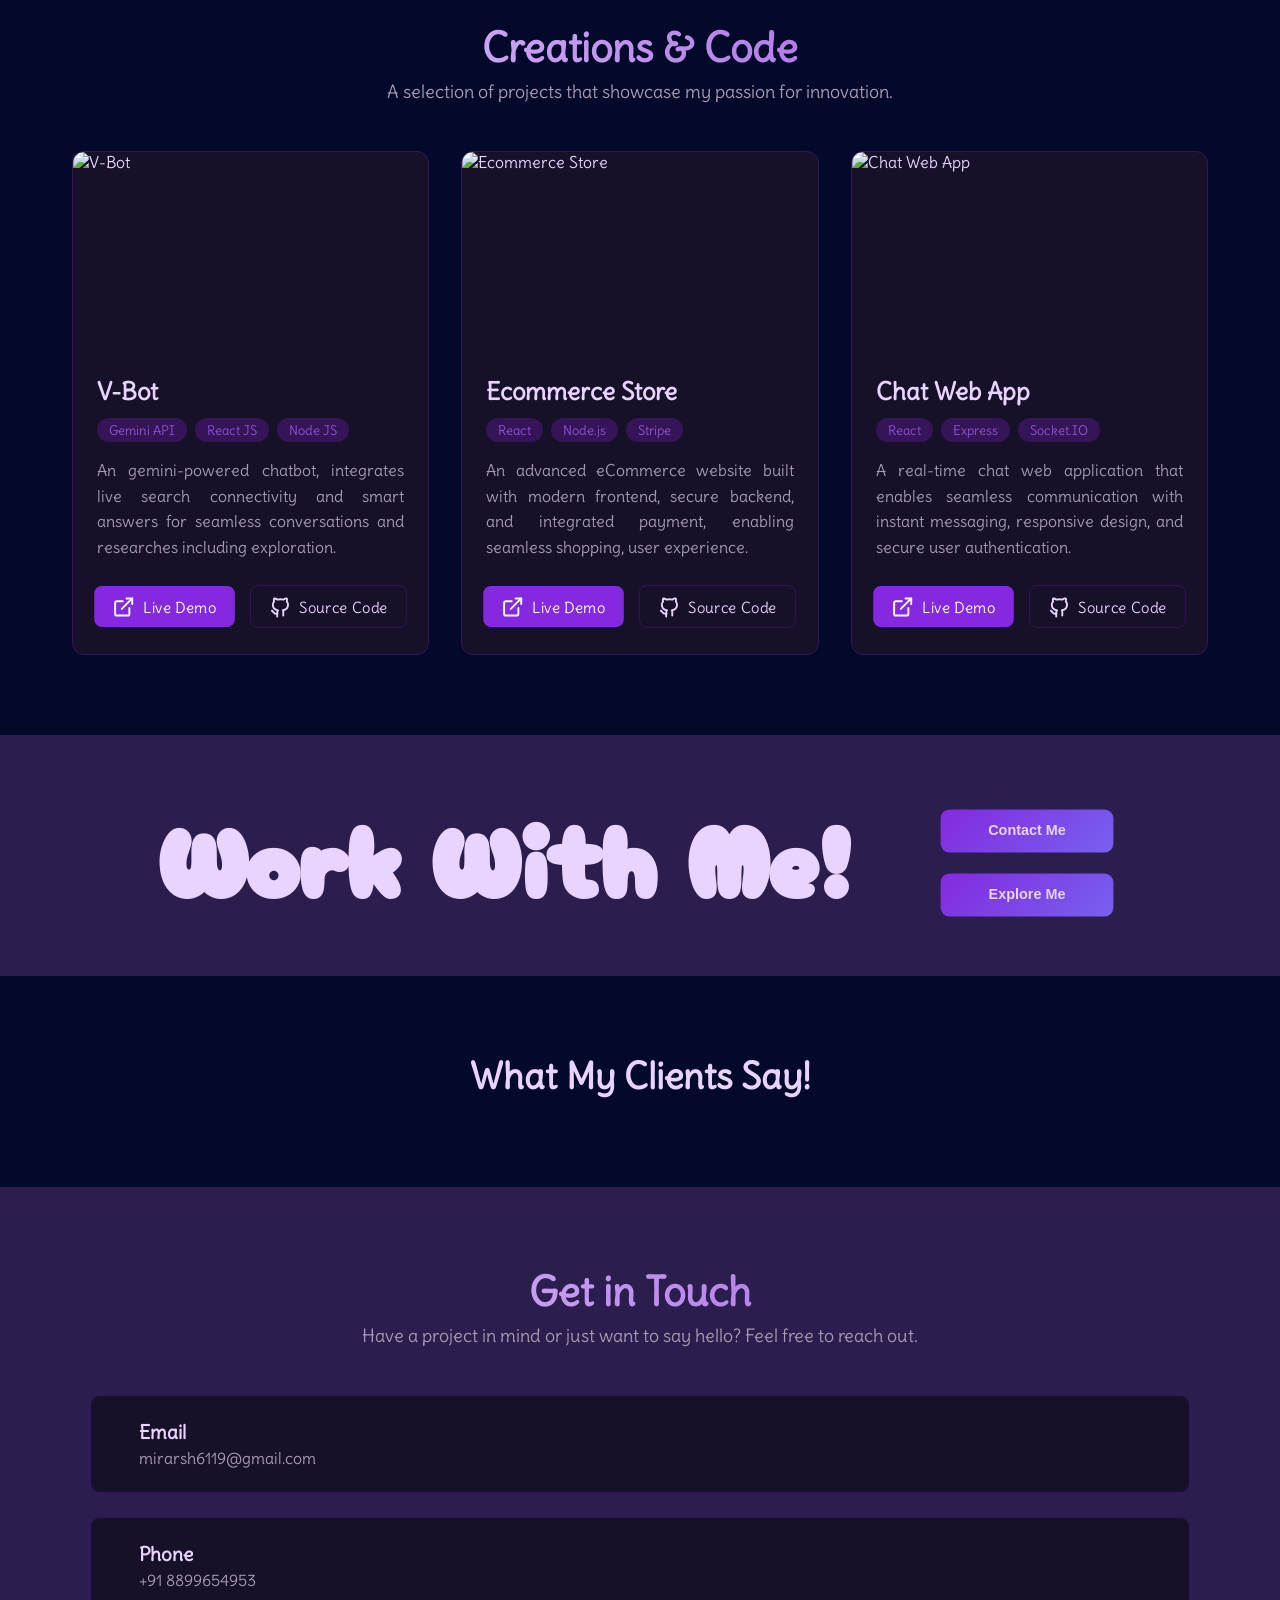
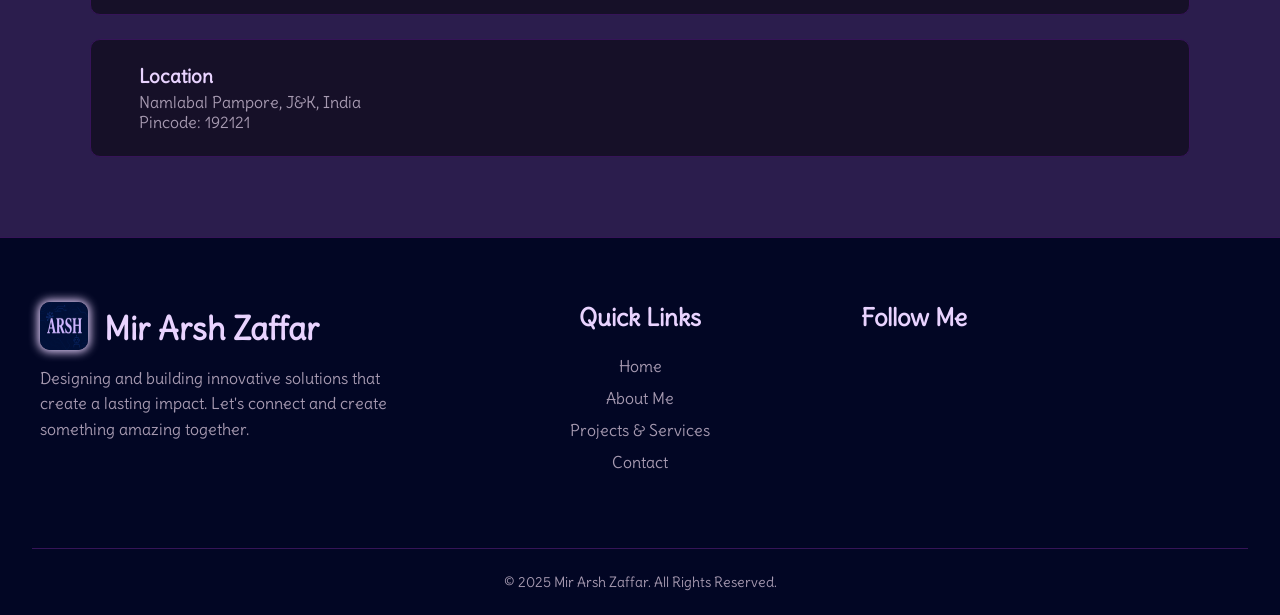
==== commit de179810: "Edits and Refinements" ====
--- a/index.html
+++ b/index.html
@@ -29,7 +29,6 @@
         <div class="mobile-nav-social">
             <a href="https://linkedin.com"><i class="ri-linkedin-fill"></i></a>
             <a href="https://x.com"><i class="ri-twitter-x-line"></i></a>
-            <a href="https://facebook.com"><i class="ri-facebook-fill"></i></a>
             <a href="https://instagram.com"><i class="ri-instagram-fill"></i></a>
         </div>
     </div>
@@ -44,7 +43,6 @@
         <div class="nav-social scrolled">
             <a href="https://linkedin.com"><i class="ri-linkedin-fill"></i></a>
             <a href="https://x.com"><i class="ri-twitter-x-line"></i></a>
-            <a href="https://facebook.com"><i class="ri-facebook-fill"></i></a>
             <a href="https://instagram.com"><i class="ri-instagram-fill"></i></a>
         </div>
         <i class="ri-menu-4-line hambur"></i>
@@ -64,10 +62,10 @@
             <h2>About Me</h2>
             <p>&nbsp;&nbsp;&nbsp;&nbsp;&nbsp;&nbsp;&nbsp;&nbsp;&nbsp;&nbsp;&nbsp;&nbsp;&nbsp;&nbsp;I am a dynamic person
                 with a passion for exploring the world, innovating through
-                technology, and pursuing ambitious goals. With hobbies ranging from reading, cricket, fitness, coding,
+                technology, and pursuing ambitious goals. With hobbies ranging from learning, coding,
                 and exploring tech innovations, I stay as versatile as I remain curious.
-                My interests span cutting-edge technology—graphics design, AI & ML, web and app development, and
-                robotics. I equally find fascination in, business and personal growth.
+                My interests span cutting-edge technology—graphics design, AI & ML, and software development. I equally
+                find fascination in, business and personal growth.
                 With a blend of professionalism, creativity, and a hint of humour, I strive to push boundaries, create
                 impact, and continuously evolve in my journey.
             </p>
@@ -78,9 +76,8 @@
                 <ul>
                     <li><span>Graphics & Video Editing</span><br>Adobe Photoshop, Canva, After Effects & Premiere Pro
                     </li>
-                    <li><span>Web & App Development</span><br>HTML, CSS, JS, ReactJS, NodeJS, MongoDB & React Native
+                    <li><span>Software Development</span><br>HTML, CSS, JS, ReactJS, NodeJS, MongoDB & React Native
                     </li>
-                    <li><span>Robotics</span><br>Arduino Uno, Sensors, Motors & Modules</li>
                     <li><span>Aritifial Intelligence</span><br>Python, NumPy, Pandas, PyTorch, ML, and
                         Deep Learning</li>
                 </ul>
@@ -95,18 +92,18 @@
         <div class="projects-container">
             <article class="project-card">
                 <div class="project-image">
-                    <img src="https://imgs.search.brave.com/sMtLCGX4S6xUUTaLu_kNxWya2hptOHuELIuOS5CfeBM/rs:fit:500:0:1:0/g:ce/aHR0cHM6Ly9pbWcu/ZnJlZXBpay5jb20v/cHJlbWl1bS1wc2Qv/ZnV0dXJpc3RpYy1j/YXItcm9ib3QtdHJh/bnNmb3JtYXRpb25f/MTAzNzE3MS05MzI2/OC5qcGc"
-                        alt="V-Rover R1">
+                    <img src="https://imgs.search.brave.com/Id9seDuGl71TEI0uggiT0-J4SfzUsh8oH5w5BehehrE/rs:fit:500:0:1:0/g:ce/aHR0cHM6Ly9pbWcu/ZnJlZXBpay5jb20v/ZnJlZS12ZWN0b3Iv/Y2hhdGJvdC1tZXNz/ZW5nZXItY29tcG9z/aXRpb24td2l0aC10/ZWNobmljYWwtc3Vw/cG9ydC1zeW1ib2xz/LWlzb21ldHJpYy12/ZWN0b3ItaWxsdXN0/cmF0aW9uXzEyODQt/Njc3NTYuanBnP3Nl/bXQ9YWlzX2h5YnJp/ZCZ3PTc0MCZxPTgw"
+                        alt="V-Bot">
                 </div>
                 <div class="project-content">
-                    <h3>V-Rover R1</h3>
+                    <h3>V-Bot</h3>
                     <div class="project-tags">
-                        <span>Arduino</span>
-                        <span>Smart Nav</span>
-                        <span>Wi-Fi</span>
-                    </div>
-                    <p>An Arduino-powered robot car, integrates Wi-Fi connectivity and smart navigation for seamless
-                        remote control and autonomous exploration.</p>
+                        <span>Gemini API</span>
+                        <span>React JS</span>
+                        <span>Node JS</span>
+                    </div>
+                    <p>An gemini-powered chatbot, integrates live search connectivity and smart answers for seamless
+                        conversations and researches including exploration.</p>
                     <div class="project-links">
                         <a href="" class="project-link">
                             <svg xmlns="http://www.w3.org/2000/svg" width="24" height="24" viewBox="0 0 24 24"
@@ -369,7 +366,6 @@
                 <div class="social-icons">
                     <a href="https://linkedin.com"><i class="ri-linkedin-fill"></i></a>
                     <a href="https://x.com"><i class="ri-twitter-x-line"></i></a>
-                    <a href="https://facebook.com"><i class="ri-facebook-fill"></i></a>
                     <a href="https://instagram.com"><i class="ri-instagram-fill"></i></a>
                 </div>
             </div>
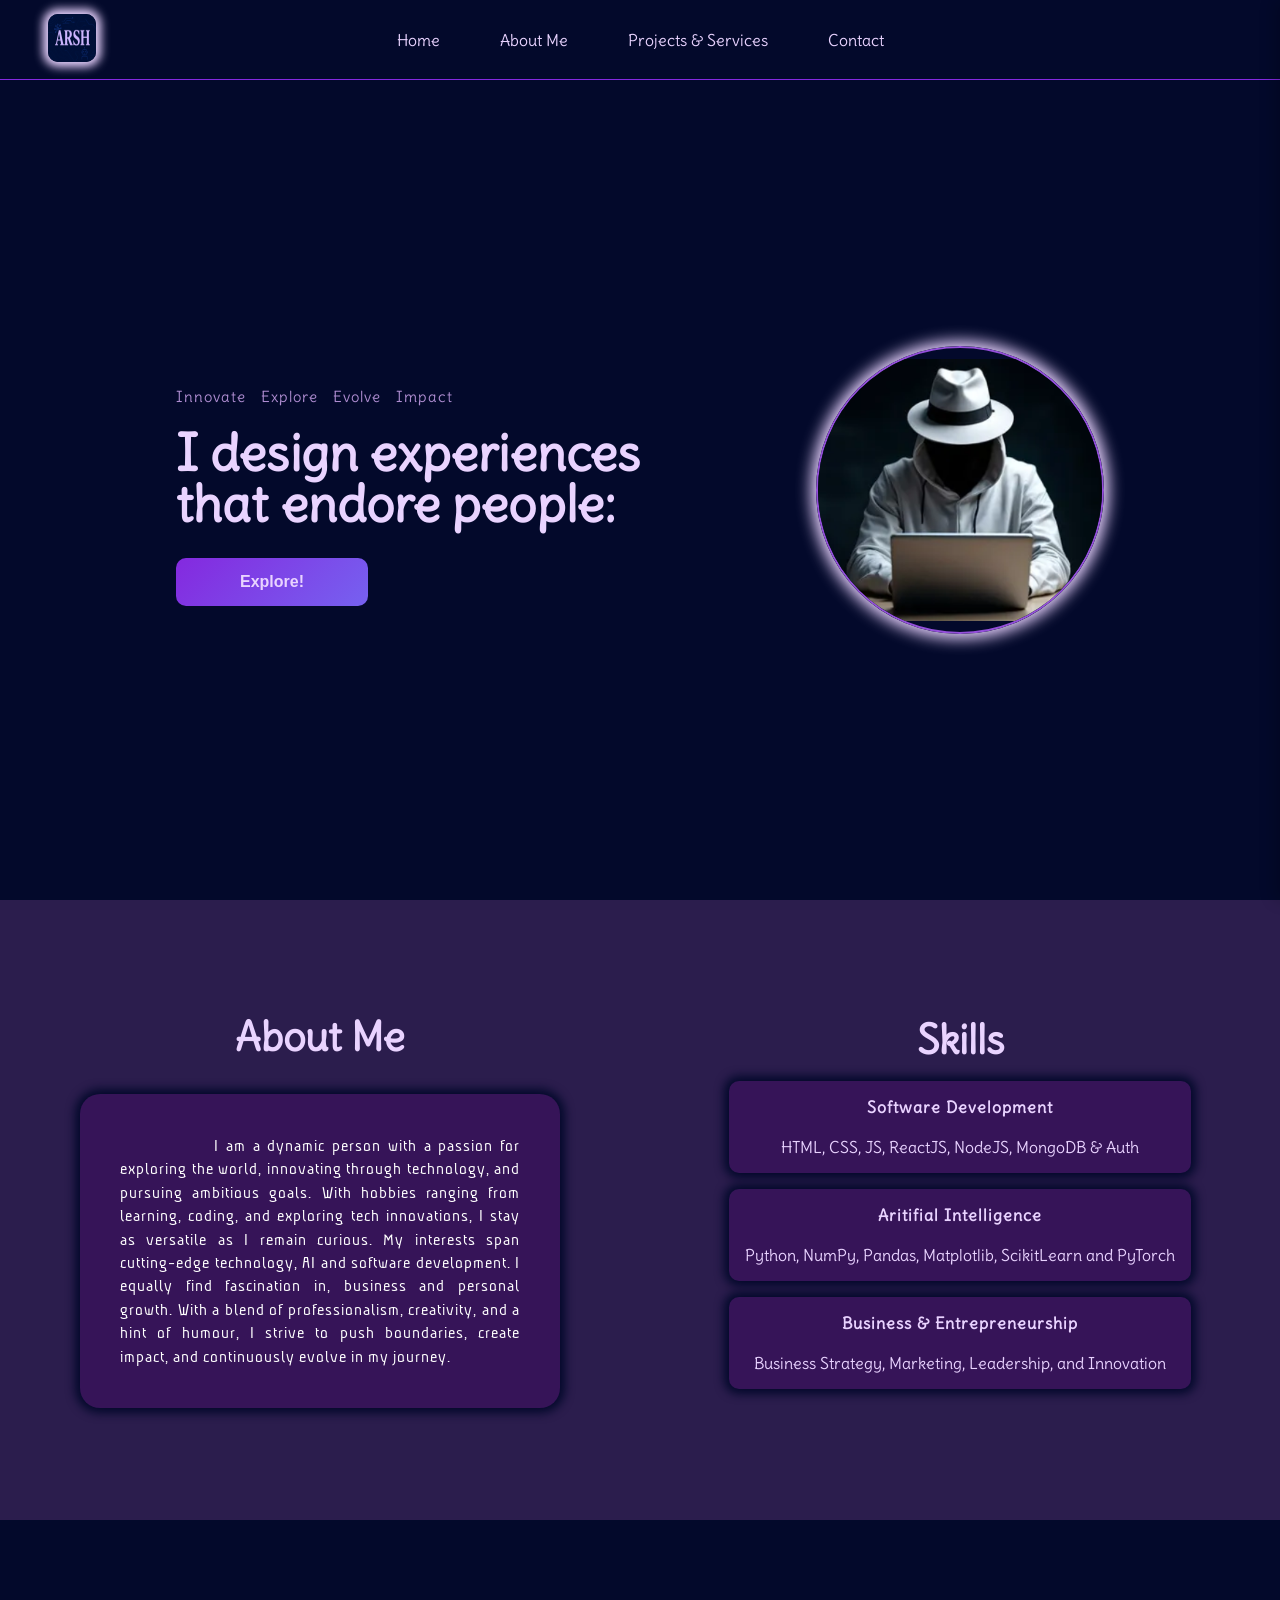
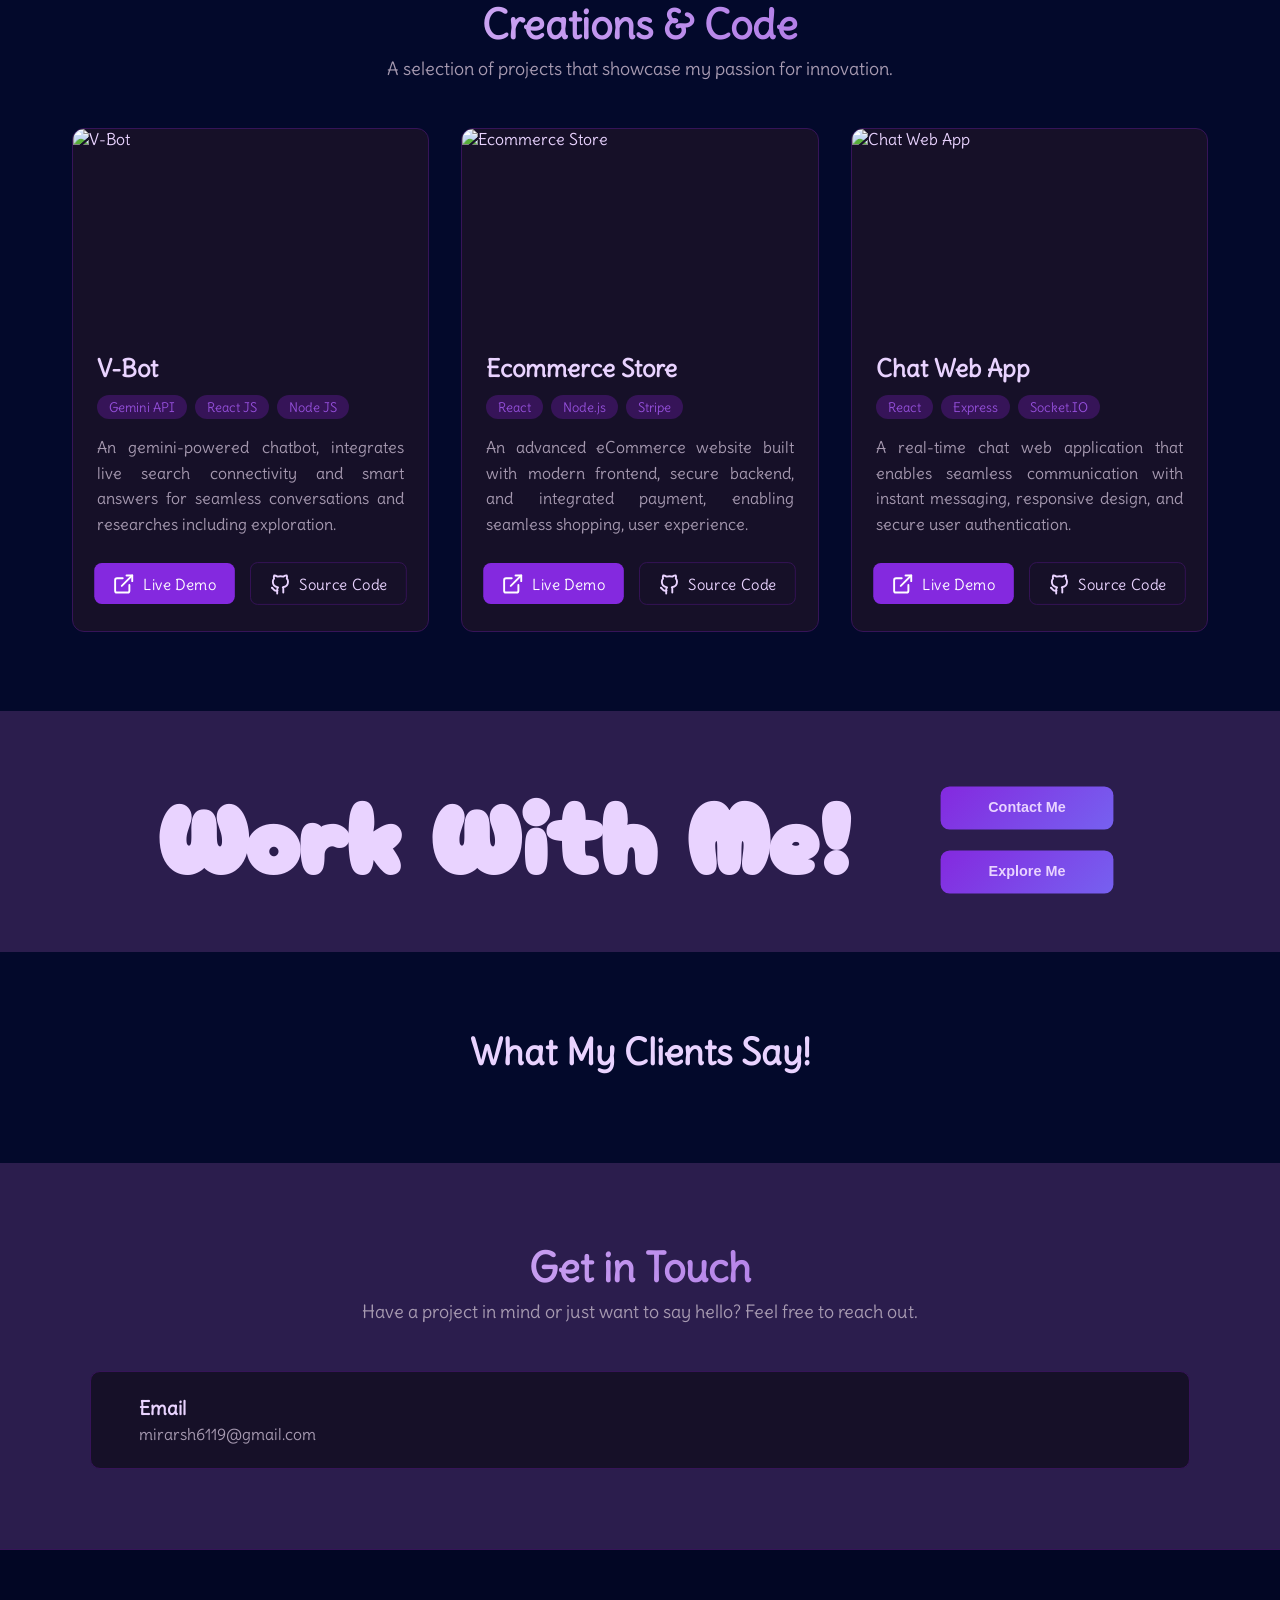
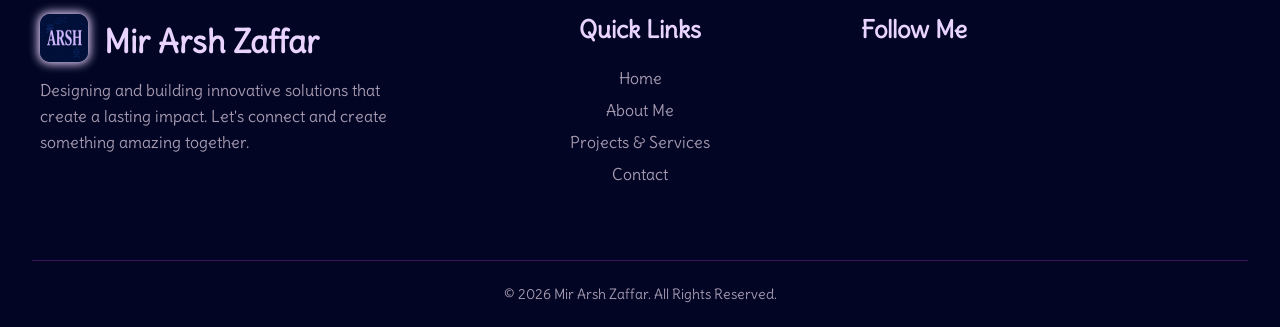
==== commit c1b5491d: "Privacy and Content Changes" ====
--- a/index.html
+++ b/index.html
@@ -29,7 +29,7 @@
         <div class="mobile-nav-social">
             <a href="https://linkedin.com"><i class="ri-linkedin-fill"></i></a>
             <a href="https://x.com"><i class="ri-twitter-x-line"></i></a>
-            <a href="https://instagram.com"><i class="ri-instagram-fill"></i></a>
+            <a href="https://www.instagram.com/mir_arsh_zaffar/"><i class="ri-instagram-fill"></i></a>
         </div>
     </div>
     <header>
@@ -43,7 +43,7 @@
         <div class="nav-social scrolled">
             <a href="https://linkedin.com"><i class="ri-linkedin-fill"></i></a>
             <a href="https://x.com"><i class="ri-twitter-x-line"></i></a>
-            <a href="https://instagram.com"><i class="ri-instagram-fill"></i></a>
+            <a href="https://www.instagram.com/mir_arsh_zaffar/"><i class="ri-instagram-fill"></i></a>
         </div>
         <i class="ri-menu-4-line hambur"></i>
     </header>
@@ -64,7 +64,7 @@
                 with a passion for exploring the world, innovating through
                 technology, and pursuing ambitious goals. With hobbies ranging from learning, coding,
                 and exploring tech innovations, I stay as versatile as I remain curious.
-                My interests span cutting-edge technology—graphics design, AI & ML, and software development. I equally
+                My interests span cutting-edge technology, AI and software development. I equally
                 find fascination in, business and personal growth.
                 With a blend of professionalism, creativity, and a hint of humour, I strive to push boundaries, create
                 impact, and continuously evolve in my journey.
@@ -74,12 +74,11 @@
             <h2>Skills</h2>
             <div class="skills">
                 <ul>
-                    <li><span>Graphics & Video Editing</span><br>Adobe Photoshop, Canva, After Effects & Premiere Pro
+                    <li><span>Software Development</span><br>HTML, CSS, JS, ReactJS, NodeJS, MongoDB & Auth
                     </li>
-                    <li><span>Software Development</span><br>HTML, CSS, JS, ReactJS, NodeJS, MongoDB & React Native
-                    </li>
-                    <li><span>Aritifial Intelligence</span><br>Python, NumPy, Pandas, PyTorch, ML, and
-                        Deep Learning</li>
+                    <li><span>Aritifial Intelligence</span><br>Python, NumPy, Pandas, Matplotlib, ScikitLearn and PyTorch</li>
+                    <li><span>Business & Entrepreneurship</span><br>Business Strategy, Marketing, Leadership, and
+                        Innovation</li>
                 </ul>
             </div>
         </div>
@@ -323,20 +322,6 @@
                     <div>
                         <h4>Email</h4>
                         <p>mirarsh6119@gmail.com</p>
-                    </div>
-                </div>
-                <div class="info-item" onclick="callMe()">
-                    <i class="ri-phone-line"></i>
-                    <div>
-                        <h4>Phone</h4>
-                        <p>+91 8899654953</p>
-                    </div>
-                </div>
-                <div class="info-item" onclick="openMap()">
-                    <i class="ri-map-pin-line"></i>
-                    <div>
-                        <h4>Location</h4>
-                        <p>Namlabal Pampore, J&K, India<br>Pincode: 192121</p>
                     </div>
                 </div>
             </div>
@@ -366,12 +351,12 @@
                 <div class="social-icons">
                     <a href="https://linkedin.com"><i class="ri-linkedin-fill"></i></a>
                     <a href="https://x.com"><i class="ri-twitter-x-line"></i></a>
-                    <a href="https://instagram.com"><i class="ri-instagram-fill"></i></a>
+                    <a href="https://www.instagram.com/mir_arsh_zaffar/"><i class="ri-instagram-fill"></i></a>
                 </div>
             </div>
         </div>
         <div class="footer-bottom">
-            <p>&copy; 2025 Mir Arsh Zaffar. All Rights Reserved.</p>
+            <p>&copy; 2026 Mir Arsh Zaffar. All Rights Reserved.</p>
         </div>
     </footer>
 
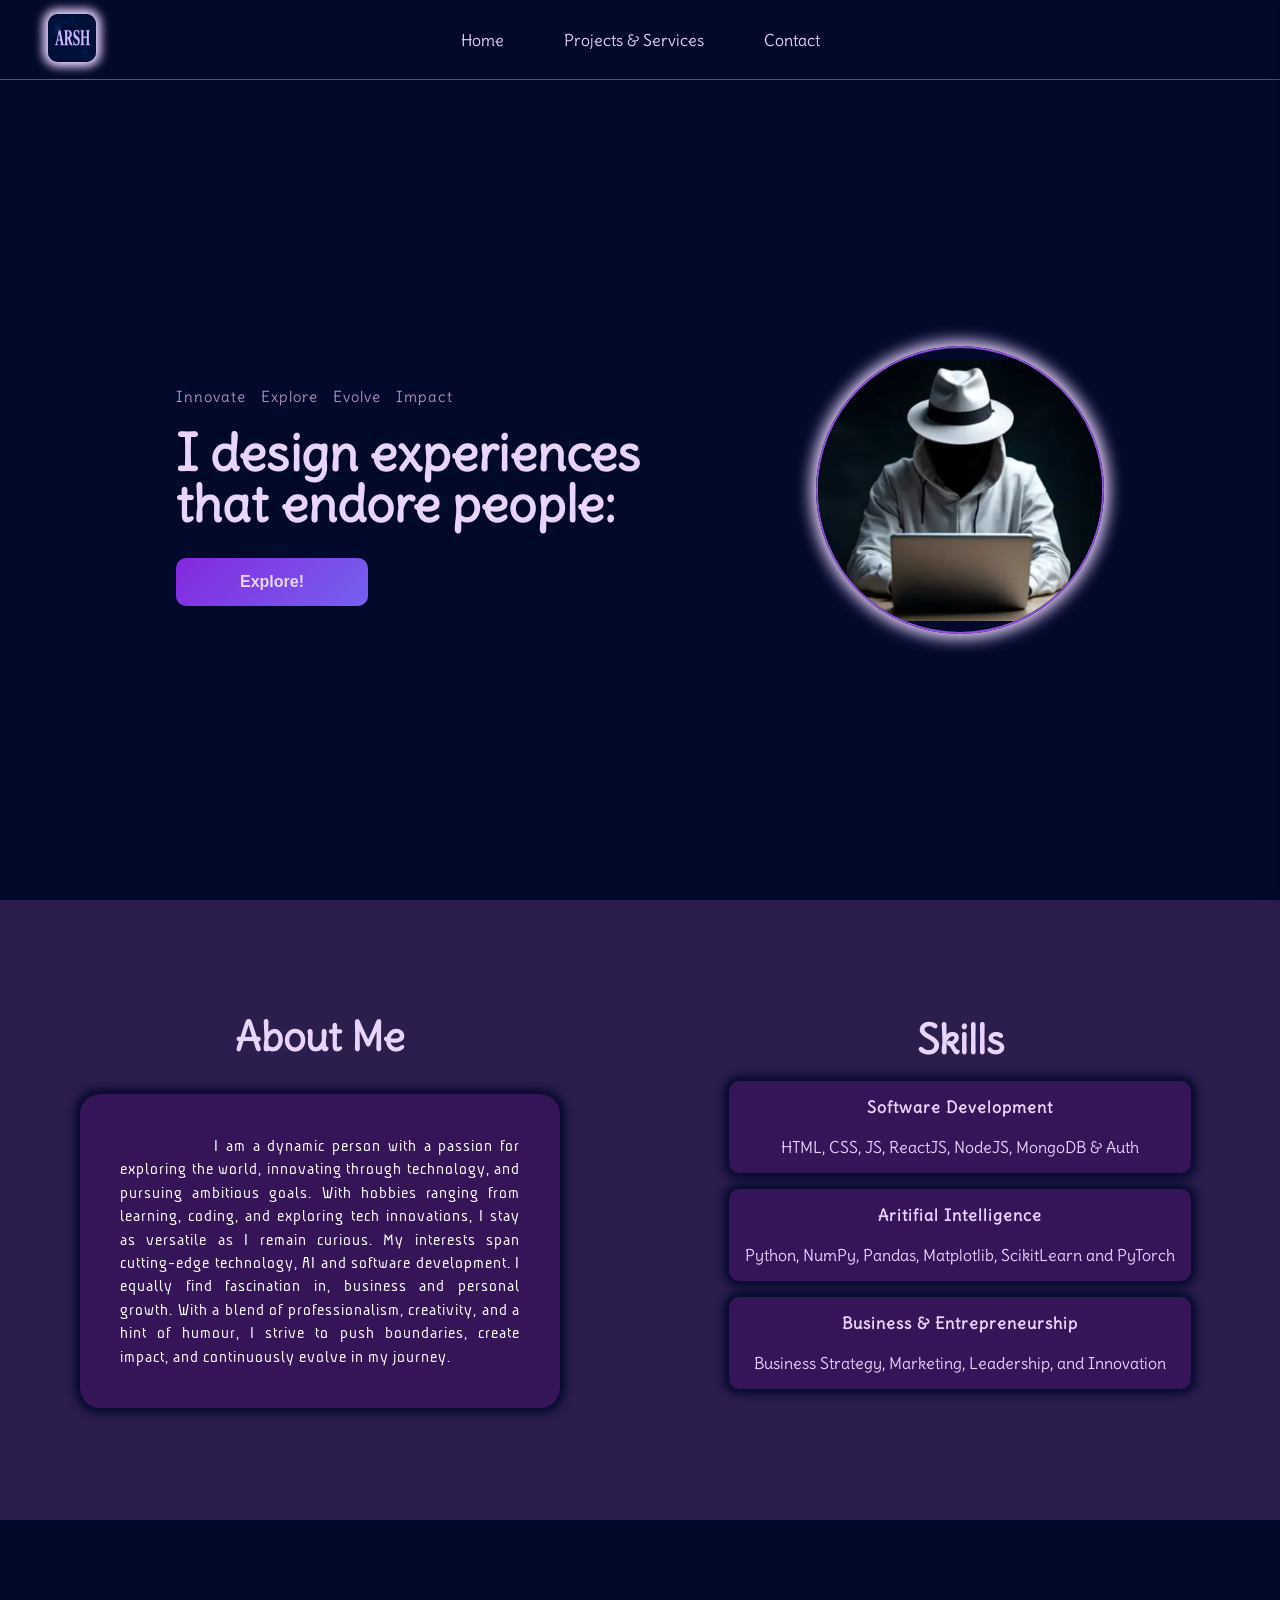
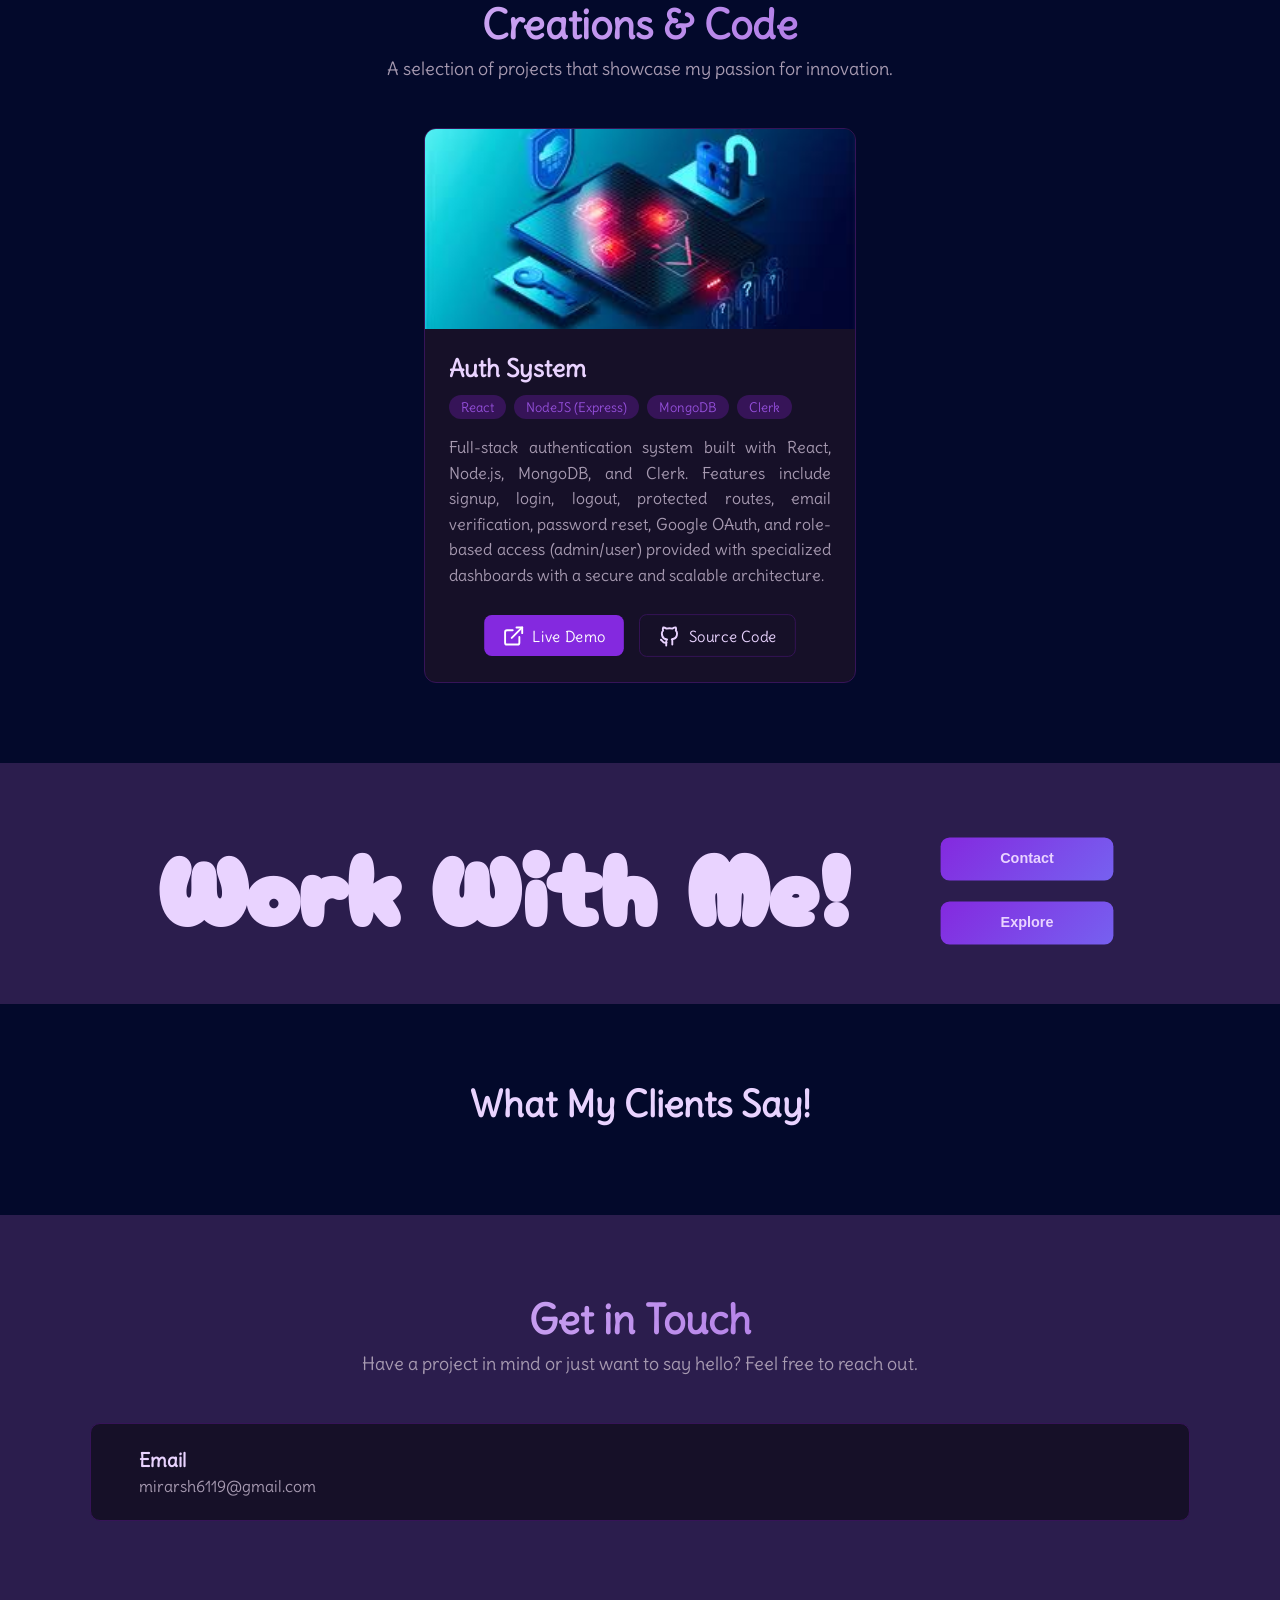
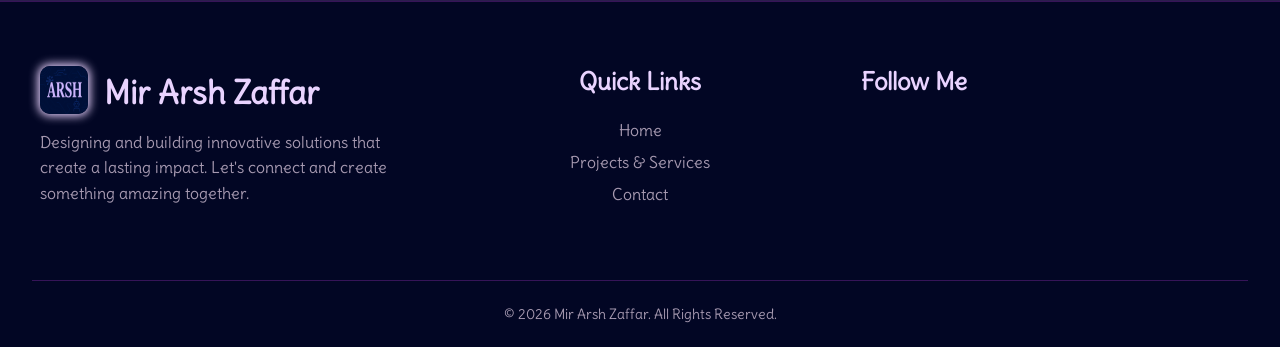
==== commit d102132f: "Reframation and Project Optimization" ====
--- a/index.html
+++ b/index.html
@@ -6,14 +6,13 @@
     <meta name="viewport" content="width=device-width, initial-scale=1.0">
     <meta name="description" content="A portfolio website that showcases the art of code by Mir Arsh Zaffar.">
     <title>Mir Arsh Zaffar - Innovate Explore Evolve Impact</title>
-    <link rel="shortcut icon" href="images/logo.png" type="image/x-icon">
-    <link rel="stylesheet" href="css/main.css">
+    <link rel="shortcut icon" href="images/favicon.png" type="image/x-icon">
+    <link rel="stylesheet" href="css/index.css">
     <link href="https://cdn.jsdelivr.net/npm/remixicon@4.5.0/fonts/remixicon.css" rel="stylesheet" />
     <link rel="stylesheet"
         href="https://cdnjs.cloudflare.com/ajax/libs/OwlCarousel2/2.3.4/assets/owl.carousel.min.css" />
     <link rel="stylesheet"
         href="https://cdnjs.cloudflare.com/ajax/libs/OwlCarousel2/2.3.4/assets/owl.theme.default.min.css" />
-    <link rel="stylesheet" href="css/responsive.css">
 </head>
 
 <body>
@@ -22,8 +21,7 @@
         <i class="ri-close-line close-btn"></i>
         <ul class="mobile-nav-links">
             <li><a href="index.html">Home</a></li>
-            <li><a href="pages/about.html">About Me</a></li>
-            <li><a href="pages/projects-services.html">Projects & Services</a></li>
+            <li><a href="projects-services.html">Projects & Services</a></li>
             <li><a href="#contact">Contact</a></li>
         </ul>
         <div class="mobile-nav-social">
@@ -33,11 +31,10 @@
         </div>
     </div>
     <header>
-        <a href="index.html"><img src="images/logo.png" alt="Mir Arsh Zaffar" class="scrolled"></a>
+        <a href="index.html"><img src="images/favicon.png" alt="Mir Arsh Zaffar" class="scrolled"></a>
         <ul class="nav-btn scrolled">
             <li><a href="index.html">Home</a></li>
-            <li><a href="pages/about.html">About Me</a></li>
-            <li><a href="pages/projects-services.html">Projects & Services</a></li>
+            <li><a href="projects-services.html">Projects & Services</a></li>
             <li><a href="#contact">Contact</a></li>
         </ul>
         <div class="nav-social scrolled">
@@ -51,7 +48,7 @@
         <div class="portfolio-text-section">
             <p class="portfolio-text">Innovate Explore Evolve Impact</p>
             <p class="portfolio-h1">I design experiences<br>that endore people:<br><span class="auto-type"></span></p>
-            <a href="pages/projects-services.html"><button>Explore!</button></a>
+            <a href="projects-services.html"><button>Explore!</button></a>
         </div>
         <div class="portfolio-image-section">
             <img src="images/arsh.png" alt="Arsh's Image">
@@ -91,20 +88,23 @@
         <div class="projects-container">
             <article class="project-card">
                 <div class="project-image">
-                    <img src="https://imgs.search.brave.com/Id9seDuGl71TEI0uggiT0-J4SfzUsh8oH5w5BehehrE/rs:fit:500:0:1:0/g:ce/aHR0cHM6Ly9pbWcu/ZnJlZXBpay5jb20v/ZnJlZS12ZWN0b3Iv/Y2hhdGJvdC1tZXNz/ZW5nZXItY29tcG9z/aXRpb24td2l0aC10/ZWNobmljYWwtc3Vw/cG9ydC1zeW1ib2xz/LWlzb21ldHJpYy12/ZWN0b3ItaWxsdXN0/cmF0aW9uXzEyODQt/Njc3NTYuanBnP3Nl/bXQ9YWlzX2h5YnJp/ZCZ3PTc0MCZxPTgw"
-                        alt="V-Bot">
+                    <img src="[data-uri]"
+                        alt="Chat Web App">
                 </div>
                 <div class="project-content">
-                    <h3>V-Bot</h3>
+                    <h3>Auth System</h3>
                     <div class="project-tags">
-                        <span>Gemini API</span>
-                        <span>React JS</span>
-                        <span>Node JS</span>
-                    </div>
-                    <p>An gemini-powered chatbot, integrates live search connectivity and smart answers for seamless
-                        conversations and researches including exploration.</p>
+                        <span>React</span>
+                        <span>NodeJS (Express)</span>
+                        <span>MongoDB</span>
+                        <span>Clerk</span>
+                    </div>
+                    <p>Full-stack authentication system built with React, Node.js, MongoDB, and Clerk. Features include
+                        signup, login, logout, protected routes, email verification, password reset, Google OAuth, and
+                        role-based access (admin/user) provided with specialized dashboards with a secure and scalable
+                        architecture.</p>
                     <div class="project-links">
-                        <a href="" class="project-link">
+                        <a href="https://arsh-auth.vercel.app/" class="project-link">
                             <svg xmlns="http://www.w3.org/2000/svg" width="24" height="24" viewBox="0 0 24 24"
                                 fill="none" stroke="currentColor" stroke-width="2" stroke-linecap="round"
                                 stroke-linejoin="round">
@@ -114,7 +114,7 @@
                             </svg>
                             Live Demo
                         </a>
-                        <a href="https://github.com/mir-arsh" class="project-link">
+                        <a href="https://github.com/mir-arsh/Auth-System" class="project-link">
                             <svg xmlns="http://www.w3.org/2000/svg" width="24" height="24" viewBox="0 0 24 24"
                                 fill="none" stroke="currentColor" stroke-width="2" stroke-linecap="round"
                                 stroke-linejoin="round">
@@ -127,89 +127,13 @@
                     </div>
                 </div>
             </article>
-            <article class="project-card">
-                <div class="project-image">
-                    <img src="https://imgs.search.brave.com/qfHEJoYS3_Cm4Ci_GtpPOIAcD_2Y04SD0-qHGC07i1Q/rs:fit:500:0:1:0/g:ce/aHR0cHM6Ly9pbWcu/ZnJlZXBpay5jb20v/cHJlbWl1bS1waG90/by9vbmxpbmUtZWNv/bW1lcmNlLXNob2Vz/LXNob3BwaW5nXzEw/MTY2NzUtMjQ0Lmpw/Zz9zZW10PWFpc19o/eWJyaWQmdz03NDAm/cT04MA"
-                        alt="Ecommerce Store">
-                </div>
-                <div class="project-content">
-                    <h3>Ecommerce Store</h3>
-                    <div class="project-tags">
-                        <span>React</span>
-                        <span>Node.js</span>
-                        <span>Stripe</span>
-                    </div>
-                    <p>An advanced eCommerce website built with modern frontend, secure backend, and integrated payment,
-                        enabling seamless shopping, user experience.</p>
-                    <div class="project-links">
-                        <a href="" class="project-link">
-                            <svg xmlns="http://www.w3.org/2000/svg" width="24" height="24" viewBox="0 0 24 24"
-                                fill="none" stroke="currentColor" stroke-width="2" stroke-linecap="round"
-                                stroke-linejoin="round">
-                                <path d="M15 3h6v6"></path>
-                                <path d="M10 14 21 3"></path>
-                                <path d="M18 13v6a2 2 0 0 1-2 2H5a2 2 0 0 1-2-2V8a2 2 0 0 1 2-2h6"></path>
-                            </svg>
-                            Live Demo
-                        </a>
-                        <a href="https://github.com/mir-arsh" class="project-link">
-                            <svg xmlns="http://www.w3.org/2000/svg" width="24" height="24" viewBox="0 0 24 24"
-                                fill="none" stroke="currentColor" stroke-width="2" stroke-linecap="round"
-                                stroke-linejoin="round">
-                                <path
-                                    d="M9 19c-4.3 1.4-4.3-2.5-6-3m12 5v-3.5c0-1 .1-1.4-.5-2 2.8-.3 5.5-1.4 5.5-6.1a4.6 4.6 0 0 0-1.3-3.2 4.2 4.2 0 0 0-.1-3.2s-1.1-.3-3.5 1.3a12.3 12.3 0 0 0-6.2 0C6.5 2.8 5.4 3.1 5.4 3.1a4.2 4.2 0 0 0-.1 3.2A4.6 4.6 0 0 0 4 9.5c0 4.7 2.7 5.8 5.5 6.1-.6.5-.9 1.2-.9 2.2V22">
-                                </path>
-                            </svg>
-                            Source Code
-                        </a>
-                    </div>
-                </div>
-            </article>
-            <article class="project-card pcl">
-                <div class="project-image">
-                    <img src="https://imgs.search.brave.com/ScD8Ul5pgAdCJNPZWDSwhHHBo_YvtPVX2-UtzFMXbRk/rs:fit:500:0:1:0/g:ce/aHR0cHM6Ly9saDct/cnQuZ29vZ2xldXNl/cmNvbnRlbnQuY29t/L2RvY3N6L0FEXzRu/WGQwWk5PaG1MNmZD/QlNteU9OZTkybmF4/Um1xQVBZUGoxbTJX/amdTVDZtU2loUmMz/dEZZa0czTWdBc0JR/RUt0TjNndG9OQmIw/d2c4UC0zcWNhdHpn/cEpHMjUxT3hXZ01K/UUktdGozeVNwck02/SFBaM2tKV1piZk1T/RkNMaGdGcUoyR0Fq/VjNmLUE_a2V5PWZo/MUctbXkxTFZUQV9h/UFpfa1ZPcUE"
-                        alt="Chat Web App">
-                </div>
-                <div class="project-content">
-                    <h3>Chat Web App</h3>
-                    <div class="project-tags">
-                        <span>React</span>
-                        <span>Express</span>
-                        <span>Socket.IO</span>
-                    </div>
-                    <p>A real-time chat web application that enables seamless communication with instant messaging,
-                        responsive design, and secure user authentication.</p>
-                    <div class="project-links">
-                        <a href="" class="project-link">
-                            <svg xmlns="http://www.w3.org/2000/svg" width="24" height="24" viewBox="0 0 24 24"
-                                fill="none" stroke="currentColor" stroke-width="2" stroke-linecap="round"
-                                stroke-linejoin="round">
-                                <path d="M15 3h6v6"></path>
-                                <path d="M10 14 21 3"></path>
-                                <path d="M18 13v6a2 2 0 0 1-2 2H5a2 2 0 0 1-2-2V8a2 2 0 0 1 2-2h6"></path>
-                            </svg>
-                            Live Demo
-                        </a>
-                        <a href="https://github.com/mir-arsh" class="project-link">
-                            <svg xmlns="http://www.w3.org/2000/svg" width="24" height="24" viewBox="0 0 24 24"
-                                fill="none" stroke="currentColor" stroke-width="2" stroke-linecap="round"
-                                stroke-linejoin="round">
-                                <path
-                                    d="M9 19c-4.3 1.4-4.3-2.5-6-3m12 5v-3.5c0-1 .1-1.4-.5-2 2.8-.3 5.5-1.4 5.5-6.1a4.6 4.6 0 0 0-1.3-3.2 4.2 4.2 0 0 0-.1-3.2s-1.1-.3-3.5 1.3a12.3 12.3 0 0 0-6.2 0C6.5 2.8 5.4 3.1 5.4 3.1a4.2 4.2 0 0 0-.1 3.2A4.6 4.6 0 0 0 4 9.5c0 4.7 2.7 5.8 5.5 6.1-.6.5-.9 1.2-.9 2.2V22">
-                                </path>
-                            </svg>
-                            Source Code
-                        </a>
-                    </div>
-                </div>
-            </article>
         </div>
     </section>
     <section class="work">
         <h1>Work With Me!</h1>
         <div>
-            <a href="#contact"><button>Contact Me</button></a>
-            <a href="pages/about.html"><button>Explore Me</button></a>
+            <a href="#contact"><button>Contact</button></a>
+            <a href="projects-services.html"><button>Explore</button></a>
         </div>
     </section>
     <div class="testimonials-section">
@@ -217,24 +141,6 @@
             <h1>What My Clients Say!</h1>
         </div>
         <div class="owl-carousel owl-theme testimonials-container">
-            <div class="item testimonial-card">
-                <main class="test-card-body">
-                    <p>"Arsh demonstrates an inspiring balance of technical skill and vision. His work in software and
-                        web development reflects precision, clarity, and creativity. More importantly, he focuses on
-                        user experience, which is essential for building impactful solutions in today’s digital
-                        ecosystem. A promising innovator indeed."</p>
-                </main>
-                <div class="profile">
-                    <div class="profile-image">
-                        <img src="https://imgs.search.brave.com/piqheP2gG2YsHjTib0WJKE2xPg4LgygvCnGLhLXH8h4/rs:fit:500:0:0:0/g:ce/aHR0cHM6Ly91cGxv/YWQud2lraW1lZGlh/Lm9yZy93aWtpcGVk/aWEvY29tbW9ucy90/aHVtYi9mL2Y0L1VT/QUZBX0hvc3RzX0Vs/b25fTXVza18lMjhJ/bWFnZV8xX29mXzE3/JTI5XyUyOGNyb3Bw/ZWQlMjkuanBnLzUx/MnB4LVVTQUZBX0hv/c3RzX0Vsb25fTXVz/a18lMjhJbWFnZV8x/X29mXzE3JTI5XyUy/OGNyb3BwZWQlMjku/anBn"
-                            alt="Client Picture">
-                    </div>
-                    <div class="profile-desc">
-                        <span>Elon Musk</span>
-                        <span>CEO - Tesla & SpaceX</span>
-                    </div>
-                </div>
-            </div>
             <div class="item testimonial-card">
                 <main class="test-card-body">
                     <p>"Arsh’s creativity and technical execution remind me of what it takes to truly innovate. His
@@ -273,24 +179,6 @@
             </div>
             <div class="item testimonial-card">
                 <main class="test-card-body">
-                    <p>"What stands out about Arsh is his commitment to excellence with humility. He approaches projects
-                        with passion, responsibility, and genuine intent to create value. Combining modern technology
-                        with a human-centric outlook, his work shows character, purpose, and potential to make lasting
-                        contributions."</p>
-                </main>
-                <div class="profile">
-                    <div class="profile-image">
-                        <img src="https://imgs.search.brave.com/SDLNgoWcfs2HIQVhOosZKLJgCBLp9btdx_-BVkqfx2c/rs:fit:500:0:0:0/g:ce/aHR0cHM6Ly91cGxv/YWQud2lraW1lZGlh/Lm9yZy93aWtpcGVk/aWEvY29tbW9ucy90/aHVtYi9kL2QxL0Jp/bGxfR2F0ZXNfaW5f/MjAyNC5qcGcvNTEy/cHgtQmlsbF9HYXRl/c19pbl8yMDI0Lmpw/Zw"
-                            alt="Client Picture">
-                    </div>
-                    <div class="profile-desc">
-                        <span>Bill Gates</span>
-                        <span>Co-founder - Microsoft</span>
-                    </div>
-                </div>
-            </div>
-            <div class="item testimonial-card">
-                <main class="test-card-body">
                     <p>"Arsh thinks big and executes with clarity, qualities that every great builder should have. His
                         projects demonstrate customer-centric thinking, adaptability, and vision. I admire how he
                         integrates innovation into real solutions, a key trait for those who aspire to leave meaningful
@@ -331,7 +219,7 @@
     <footer>
         <div class="footer-container">
             <div class="footer-about">
-                <a href="index.html"><img src="images/logo.png" alt="Mir Arsh Zaffar">
+                <a href="index.html"><img src="images/favicon.png" alt="Mir Arsh Zaffar">
                     <h1>Mir Arsh Zaffar</h1>
                 </a>
                 <p>Designing and building innovative solutions that create a lasting impact. Let's connect and create
@@ -341,8 +229,7 @@
                 <h4>Quick Links</h4>
                 <ul>
                     <li><a href="index.html">Home</a></li>
-                    <li><a href="pages/about.html">About Me</a></li>
-                    <li><a href="pages/projects-services.html">Projects & Services</a></li>
+                    <li><a href="projects-services.html">Projects & Services</a></li>
                     <li><a href="#contact">Contact</a></li>
                 </ul>
             </div>
@@ -363,7 +250,7 @@
     <script src="https://cdnjs.cloudflare.com/ajax/libs/jquery/3.6.3/jquery.min.js"></script>
     <script src="https://cdnjs.cloudflare.com/ajax/libs/OwlCarousel2/2.3.4/owl.carousel.min.js"></script>
     <script src="https://unpkg.com/typed.js@2.1.0/dist/typed.umd.js"></script>
-    <script src="js/main.js"></script>
+    <script src="js/index.js"></script>
 </body>
 
 </html>
--- a/css/index.css
+++ b/css/index.css
@@ -0,0 +1,1062 @@
+@import url('https://fonts.googleapis.com/css2?family=Delius&display=swap');
+@import url('https://fonts.googleapis.com/css2?family=Aubrey&display=swap');
+@import url('https://fonts.googleapis.com/css2?family=Cherry+Bomb+One&display=swap');
+
+* {
+    padding: 0;
+    margin: 0;
+    box-sizing: border-box;
+    scroll-behavior: smooth;
+}
+
+body {
+    background-color: rgb(3, 9, 43);
+    font-family: "Delius", cursive;
+    font-weight: 400;
+    font-style: normal;
+    color: #e9d3ff;
+}
+
+header a img {
+    border-radius: 10px;
+    height: 3rem;
+    width: 3rem;
+    margin: 1rem 0rem 1rem 3rem;
+    box-shadow: 0 0 10px 5px #e9d3ff;
+    cursor: pointer;
+}
+
+header a img:hover {
+    transform: scale(1.1);
+    transition-duration: 0.5s;
+    box-shadow: 0 0 10px 5px #8429df;
+}
+
+header {
+    display: flex;
+    justify-content: space-between;
+    align-items: center;
+    border-bottom: 1px solid #8429df;
+    height: 5rem;
+    position: fixed;
+    width: 100%;
+    background-color: rgb(3, 9, 43);
+    z-index: 1000;
+}
+
+.nav-btn {
+    display: flex;
+    list-style: none;
+}
+
+.nav-btn li a {
+    text-decoration: none;
+    padding: 20px 30px;
+    color: #e9d3ff;
+}
+
+.nav-btn li a:hover {
+    background-color: #5900b3;
+    border-radius: 10px;
+    padding: 10px 30px;
+}
+
+.nav-social {
+    margin-right: 3rem;
+}
+
+.nav-social a {
+    text-decoration: none;
+    color: #e9d3ff;
+    padding: 8px;
+    font-size: 1.2rem;
+}
+
+.nav-social a:hover {
+    background-color: #760ddf;
+    transition: color 0.3s ease;
+    border-radius: 10px;
+    transition: all 0.2s
+}
+
+.portfolio {
+    width: 100%;
+    height: 100vh;
+    display: flex;
+    justify-content: space-evenly;
+    align-items: center;
+    padding-top: 5rem;
+}
+
+.portfolio-image-section {
+    box-shadow: 0 0 15px 5px #e9d3ff;
+    border-radius: 50%;
+    overflow: hidden;
+    width: 18rem;
+    height: 18rem;
+}
+
+.portfolio-image-section img {
+    object-fit: contain;
+    width: 18rem;
+    height: 18rem;
+    border: 2px solid #944fda;
+    border-radius: 50%;
+}
+
+.portfolio-text-section {
+    align-items: left;
+    justify-content: center;
+    display: flex;
+    flex-direction: column;
+}
+
+.portfolio-text-section button,
+.work button {
+    color: #e9d3ff;
+    background: linear-gradient(135deg, #8429df, #7661f0);
+    border: none;
+    padding: 12px 24px;
+    border-radius: 10px;
+    font-size: 16px;
+    font-weight: 600;
+    cursor: pointer;
+    transition: all 0.3s ease;
+    width: 12rem;
+    height: 3rem;
+    margin-top: 1rem;
+}
+
+.portfolio-text-section button:hover,
+.work button:hover {
+    background: linear-gradient(135deg, #6c20b5, #8d48d1);
+    transform: scale(1.07);
+    box-shadow: 0 4px 15px rgba(132, 41, 223, 0.4);
+}
+
+.portfolio-text {
+    letter-spacing: 1px;
+    color: #af8dd1;
+    line-height: 3;
+    font-size: 15px;
+    word-spacing: 10px;
+    margin-bottom: 10px;
+}
+
+.portfolio-h1 {
+    font-weight: 700;
+    font-size: 50px;
+    line-height: 1.01;
+    letter-spacing: 0.1px;
+    margin-bottom: 12px;
+}
+
+.auto-type {
+    color: #92bcfc;
+    line-height: 1.5;
+    margin-bottom: 2rem;
+}
+
+.about {
+    width: 100%;
+    height: auto;
+    display: flex;
+    justify-content: center;
+    align-items: center;
+    padding-top: 5rem;
+    padding-bottom: 5rem;
+    background-color: #462a649a;
+    flex-wrap: wrap;
+}
+
+.about-left h2,
+.about-right h2 {
+    color: #e9d3ff;
+    font-size: 40px;
+}
+
+.about-left p {
+    background: #361458;
+    padding: 2.5rem;
+    margin-top: 2rem;
+    border-radius: 20px;
+    text-align: justify;
+    font-size: 18px;
+    letter-spacing: 1px;
+    line-height: 1.3;
+    width: 30rem;
+    max-width: 90%;
+    box-shadow: 0 0 10px 5px rgb(3, 9, 43);
+    font-family: "Aubrey", system-ui;
+    font-weight: 400;
+    font-style: normal;
+    color: rgb(255, 255, 255);
+}
+
+.about-left,
+.about-right {
+    display: flex;
+    justify-content: center;
+    flex-direction: column;
+    align-items: center;
+    padding: 2rem;
+}
+
+.about-left {
+    width: 50%;
+    min-width: 300px;
+}
+
+.about-right {
+    width: 50%;
+    min-width: 300px;
+}
+
+.skills ul {
+    list-style: none;
+    padding: 0;
+}
+
+.skills ul li {
+    margin-bottom: 1rem;
+    margin-top: 1rem;
+    background-color: #361458;
+    padding: 1rem;
+    border-radius: 10px;
+    display: flex;
+    flex-direction: column;
+    justify-content: center;
+    align-items: center;
+    text-align: center;
+    box-shadow: 0 0 10px 5px rgb(3, 9, 43);
+    width: 100%;
+}
+
+.skills ul li span {
+    color: #e9d3ff;
+    font-weight: 600;
+    letter-spacing: 1px;
+}
+
+.skills {
+    display: flex;
+    flex-direction: column;
+    align-items: center;
+    justify-content: center;
+    width: 100%;
+}
+
+#projects {
+    max-width: 1200px;
+    margin: 0 auto;
+    padding: 0 2rem;
+    margin-top: 5rem;
+    margin-bottom: 5rem;
+}
+
+.projects-header {
+    text-align: center;
+    margin-bottom: 3rem;
+}
+
+.projects-header h2 {
+    font-size: 2.5rem;
+    font-weight: 700;
+    margin-bottom: 0.5rem;
+    background: linear-gradient(90deg, #e9d3ff, #944fda);
+    -webkit-background-clip: text;
+    -webkit-text-fill-color: transparent;
+    background-clip: text;
+}
+
+.projects-header p {
+    font-size: 1.1rem;
+    color: #a79ab1;
+    max-width: 600px;
+    margin: 0 auto;
+}
+
+.projects-container {
+    display: flex;
+    flex-direction: column;
+    align-items: center;
+    /* grid-template-columns: repeat(auto-fit, minmax(320px, 1fr)); */
+    /* gap: 2rem; */
+}
+
+.project-card {
+    background-color: #161028;
+    border-radius: 12px;
+    border: 1px solid #361458;
+    overflow: hidden;
+    display: flex;
+    flex-direction: column;
+    transition: transform 0.3s ease, box-shadow 0.3s ease;
+}
+
+.project-card:hover {
+    transform: translateY(-8px);
+    box-shadow: 0 10px 30px -5px rgba(132, 41, 223, 0.3);
+}
+
+.project-image img {
+    width: 100%;
+    height: 200px;
+    object-fit: cover;
+    display: block;
+}
+
+.project-content {
+    padding: 1.5rem;
+    display: flex;
+    flex-direction: column;
+    flex-grow: 1;
+}
+
+.project-content h3 {
+    font-size: 1.5rem;
+    margin: 0 0 0.75rem 0;
+    color: #e9d3ff;
+}
+
+.project-tags {
+    display: flex;
+    flex-wrap: wrap;
+    gap: 0.5rem;
+    margin-bottom: 1rem;
+}
+
+.project-tags span {
+    background-color: #361458;
+    color: #944fda;
+    padding: 0.25rem 0.75rem;
+    border-radius: 99px;
+    font-size: 0.8rem;
+    font-weight: 500;
+}
+
+.project-content p {
+    color: #a79ab1;
+    font-size: 1rem;
+    line-height: 1.6;
+    margin: 0 0 1.5rem 0;
+    flex-grow: 1;
+    text-align: justify;
+}
+
+.project-links {
+    display: flex;
+    gap: 1rem;
+    margin-top: auto;
+    justify-content: center;
+    align-items: center;
+    transform: scale(0.95);
+}
+
+.project-link {
+    display: inline-flex;
+    align-items: center;
+    gap: 0.5rem;
+    padding: 0.6rem 1.2rem;
+    border-radius: 8px;
+    text-decoration: none;
+    font-weight: 500;
+    transition: background-color 0.3s ease, color 0.3s ease;
+    white-space: nowrap;
+}
+
+.project-link:first-of-type {
+    background-color: #8429df;
+    color: white;
+}
+
+.project-link:last-of-type {
+    background-color: transparent;
+    color: #e9d3ff;
+    border: 1px solid #361458;
+}
+
+.project-link:first-of-type:hover {
+    background-color: #944fda;
+}
+
+.project-link:last-of-type:hover {
+    background-color: #361458;
+    color: white;
+}
+
+.testimonials-section {
+    width: 100%;
+    padding: 3rem 8% 3rem;
+}
+
+.testimonials-section .section-header {
+    max-width: 700px;
+    text-align: center;
+    margin: 30px auto 40px;
+}
+
+.section-header h1 {
+    position: relative;
+    font-size: 36px;
+}
+
+.testimonials-container {
+    position: relative;
+}
+
+.testimonials-container .testimonial-card {
+    padding: 20px;
+}
+
+.testimonial-card .test-card-body {
+    background-color: #513b68;
+    height: 14rem;
+    border-radius: 10px;
+    padding: 20px;
+    display: flex;
+    justify-content: center;
+    flex-direction: column;
+    text-align: justify;
+    padding-left: 2rem;
+    padding-right: 2rem;
+}
+
+.test-card-body p {
+    margin: 10px 0px 15px;
+    font-size: 14px;
+    line-height: 1.5;
+    color: #e9d3ff;
+}
+
+.test-card-body .ratings {
+    margin-top: 20px;
+}
+
+.test-card-body .ratings i {
+    font-size: 17px;
+    color: rgb(223, 223, 20);
+    cursor: pointer;
+}
+
+.testimonial-card .profile {
+    display: flex;
+    align-items: center;
+    margin-top: 25px;
+}
+
+.profile .profile-image {
+    width: 55px;
+    height: 55px;
+    border-radius: 50%;
+    overflow: hidden;
+    margin-right: 15px;
+}
+
+.profile .profile-image img {
+    width: 100%;
+    height: 100%;
+    border-radius: 50%;
+    object-fit: cover;
+}
+
+.profile .profile-desc {
+    display: flex;
+    flex-direction: column;
+}
+
+.profile-desc span:nth-child(1) {
+    font-size: 24px;
+    font-weight: bold;
+}
+
+.profile-desc span:nth-child(2) {
+    font-size: 15px;
+}
+
+.owl-dots {
+    display: none;
+}
+
+#contact {
+    padding: 5rem 2rem;
+    background-color: #462a649a;
+}
+
+.contact-header {
+    text-align: center;
+    margin-bottom: 3rem;
+}
+
+.contact-header h2 {
+    font-size: 2.5rem;
+    margin-bottom: 0.5rem;
+    background: linear-gradient(90deg, #e9d3ff, #944fda);
+    -webkit-background-clip: text;
+    -webkit-text-fill-color: transparent;
+    background-clip: text;
+}
+
+.contact-header p {
+    font-size: 1.1rem;
+    color: #a79ab1;
+    max-width: 600px;
+    margin: 0 auto;
+}
+
+.contact-container {
+    max-width: 1100px;
+    margin: 0 auto;
+    display: flex;
+    gap: 2rem;
+    flex-wrap: wrap;
+}
+
+.contact-info {
+    flex: 1;
+    min-width: 300px;
+    display: flex;
+    flex-direction: column;
+    gap: 1.5rem;
+}
+
+.info-item {
+    display: flex;
+    align-items: center;
+    gap: 1.5rem;
+    background-color: #161028;
+    padding: 1.5rem;
+    border-radius: 10px;
+    border: 1px solid #361458;
+    cursor: pointer;
+    transition: all 0.5s ease;
+}
+
+.info-item:hover {
+    transform: scale(0.9);
+    box-shadow: 0 0 10px rgba(132, 41, 223, 0.3);
+}
+
+.info-item i {
+    font-size: 2rem;
+    color: #944fda;
+}
+
+.info-item h4 {
+    font-size: 1.2rem;
+    margin-bottom: 0.25rem;
+}
+
+.info-item p {
+    color: #a79ab1;
+}
+
+footer {
+    background-color: #020624;
+    padding: 4rem 2rem 0;
+    border-top: 1px solid #361458;
+}
+
+.footer-container {
+    max-width: 1200px;
+    margin: 0 auto;
+    display: flex;
+    justify-content: space-between;
+    flex-wrap: wrap;
+    gap: 2rem;
+    padding-bottom: 2rem;
+}
+
+.footer-about,
+.footer-links,
+.footer-social {
+    flex: 1;
+    min-width: 250px;
+}
+
+.footer-about img {
+    height: 3rem;
+    width: 3rem;
+    border-radius: 10px;
+    margin-bottom: 1rem;
+    box-shadow: 0 0 10px 2px #e9d3ff;
+}
+
+.footer-about p {
+    color: #a79ab1;
+    line-height: 1.6;
+}
+
+.footer-links h4,
+.footer-social h4 {
+    font-size: 1.5rem;
+    margin-bottom: 1.5rem;
+    color: #e9d3ff;
+}
+
+.footer-links ul {
+    list-style: none;
+    display: flex;
+    flex-direction: column;
+    justify-content: center;
+    align-items: center;
+}
+
+.footer-links ul li {
+    margin-bottom: 0.75rem;
+}
+
+.footer-links ul li a {
+    text-decoration: none;
+    color: #a79ab1;
+    transition: color 0.3s ease;
+}
+
+.footer-links ul li a:hover {
+    color: #e9d3ff;
+}
+
+.social-icons a {
+    text-decoration: none;
+    color: #e9d3ff;
+    font-size: 1.8rem;
+    margin-right: 1.5rem;
+    transition: color 0.3s ease;
+}
+
+.social-icons a:hover {
+    color: #8429df;
+}
+
+.footer-bottom {
+    text-align: center;
+    padding: 1.5rem 0;
+    border-top: 1px solid #361458;
+    margin-top: 2rem;
+}
+
+.footer-bottom p {
+    color: #a79ab1;
+    font-size: 0.9rem;
+}
+
+.footer-links {
+    display: flex;
+    flex-direction: column;
+    justify-content: center;
+    align-items: center;
+}
+
+.footer-about a {
+    text-decoration: none;
+    color: #e9d3ff;
+    font-weight: bold;
+    display: flex;
+    align-items: center;
+}
+
+.footer-about h1 {
+    margin-left: 1rem;
+    margin-top: -10px;
+}
+
+.work {
+    width: 100%;
+    height: auto;
+    display: flex;
+    justify-content: center;
+    align-items: center;
+    padding-top: 3rem;
+    padding-bottom: 3rem;
+    background-color: #462a649a;
+}
+
+.work div {
+    display: flex;
+    flex-direction: column;
+    align-items: center;
+    justify-content: center;
+}
+
+.work button {
+    transition: all 0.5s ease;
+    transform: scale(0.9);
+}
+
+.work h1 {
+    font-size: 100px;
+    font-family: "Cherry Bomb One", system-ui;
+    font-weight: 900;
+    font-style: normal;
+    margin-right: 5rem;
+}
+
+@keyframes appear {
+    from {
+        opacity: 0;
+        transform: translateY(0px) scale(0.3);
+    }
+
+    to {
+        opacity: 1;
+        transform: translateY(0px) scale(1);
+    }
+}
+
+.about-left,
+.about-right,
+.projects-header,
+.projects-container,
+.work h1,
+.work div,
+.section-header,
+.testimonials-container,
+.contact-header,
+.contact-container {
+    animation: appear 5s both;
+    animation-timeline: view(85% auto);
+}
+
+.hambur {
+    font-size: 1.5rem;
+    margin-right: 2rem;
+    display: none;
+}
+
+.mobile-nav {
+    position: fixed;
+    top: 0;
+    right: 0;
+    width: 18rem;
+    height: 100vh;
+    background-color: rgb(10, 18, 58);
+    z-index: 1001;
+    display: flex;
+    flex-direction: column;
+    justify-content: center;
+    align-items: center;
+    transform: translateX(100%);
+    transition: transform 0.4s cubic-bezier(0.23, 1, 0.32, 1);
+    border-left: 1px solid #8429df;
+    box-shadow: -5px 0px 15px rgba(0, 0, 0, 0.2);
+}
+
+.mobile-nav.active {
+    transform: translateX(0);
+}
+
+.close-btn {
+    position: absolute;
+    top: 1.5rem;
+    right: 1.5rem;
+    font-size: 2rem;
+    color: #e9d3ff;
+    cursor: pointer;
+}
+
+.close-btn:hover {
+    color: #944fda;
+}
+
+.mobile-nav-links {
+    list-style: none;
+    text-align: center;
+    padding: 0;
+    margin: 0;
+}
+
+.mobile-nav-links li {
+    margin: 2rem 0;
+}
+
+.mobile-nav-links a {
+    text-decoration: none;
+    color: #e9d3ff;
+    font-size: 1rem;
+    padding: 10px 20px;
+    border-radius: 8px;
+    transition: background-color 0.3s ease;
+}
+
+.mobile-nav-links a:hover {
+    background-color: #5900b3;
+}
+
+.mobile-nav-social {
+    margin-top: 3rem;
+}
+
+.mobile-nav-social a {
+    color: #e9d3ff;
+    font-size: 1.5rem;
+    margin: 0 1rem;
+    text-decoration: none;
+}
+
+.overlay {
+    position: fixed;
+    top: 0;
+    left: 0;
+    width: 100%;
+    height: 100%;
+    background-color: rgba(0, 0, 0, 0.6);
+    z-index: 1000;
+    opacity: 0;
+    visibility: hidden;
+    transition: opacity 0.4s ease, visibility 0.4s ease;
+}
+
+.overlay.active {
+    opacity: 1;
+    visibility: visible;
+}
+
+body.no-scroll {
+    overflow: hidden;
+}
+
+@media only screen and (max-width: 1000px) {
+    .work {
+        flex-direction: column;
+    }
+
+    .work div {
+        flex-direction: row;
+    }
+
+    .work h1 {
+        margin-right: 0;
+    }
+
+    .about-left,
+    .about-right,
+    .projects-container {
+        animation: none;
+    }
+}
+
+@media only screen and (max-width: 970px) {
+
+    .nav-btn,
+    .nav-social {
+        display: none;
+    }
+
+    .hambur {
+        display: flex;
+        z-index: 1002;
+        cursor: pointer;
+    }
+
+    .footer-links {
+        display: none;
+    }
+
+    .footer-about {
+        margin-right: 10rem;
+        margin-left: 2rem;
+    }
+
+    .about {
+        flex-direction: column;
+    }
+
+    .about-left,
+    .about-right {
+        width: 100%;
+        margin: 0;
+    }
+
+    .about-left p {
+        width: 100%;
+    }
+
+    .skills ul li {
+        width: 30rem;
+    }
+}
+
+@media only screen and (max-width: 920px) {
+    .footer-about {
+        margin-right: 5rem;
+        margin-left: 2rem;
+    }
+}
+
+@media only screen and (max-width: 830px) {
+    .portfolio-image-section {
+        transform: scale(0.9);
+    }
+}
+
+@media only screen and (max-width: 815px) {
+    .portfolio {
+        flex-direction: column;
+        height: 50rem;
+    }
+}
+
+@media only screen and (max-width: 780px) {
+    .footer-container {
+        flex-direction: column;
+        margin-left: 2rem;
+    }
+
+    .footer-about {
+        margin-left: auto;
+    }
+
+    .contact-header,
+    .contact-container,
+    .about-profile,
+    .about-interests,
+    .about-skills,
+    .services-container {
+        animation: none;
+    }
+}
+
+@media only screen and (max-width: 710px) {
+    .work h1 {
+        font-size: 80px;
+    }
+}
+
+@media only screen and (max-width: 575px) {
+    .work h1 {
+        font-size: 70px;
+    }
+}
+
+@media only screen and (max-width: 505px) {
+    .project-container {
+        margin: 0 0 0 0;
+        display: flex;
+        flex-direction: column;
+        justify-content: center;
+        align-items: center;
+    }
+
+    #projects {
+        margin: 0 0 0 0;
+        display: flex;
+        flex-direction: column;
+        justify-content: center;
+        align-items: center;
+    }
+
+    .project-links {
+        flex-direction: column;
+    }
+
+    .work h1 {
+        font-size: 60px;
+    }
+
+    .work div {
+        transform: scale(0.9);
+    }
+
+    .portfolio {
+        transform: scale(0.9);
+        height: 48rem;
+    }
+
+    .about-right ul li {
+        width: 100%;
+    }
+
+    #creation {
+        margin-top: 3rem;
+    }
+
+    .pcl {
+        margin-bottom: 3rem;
+    }
+}
+
+@media only screen and (max-width: 460px) {
+    .footer-container {
+        flex-direction: column;
+        margin-left: 2rem;
+        margin-right: -2rem;
+    }
+
+    .testimonial-card .test-card-body {
+        height: 100%;
+    }
+}
+
+@media only screen and (max-width: 440px) {
+    .portfolio {
+        transform: scale(0.8);
+        height: 50rem;
+        padding-top: 0rem;
+    }
+
+    .testimonials-container {
+        animation: none;
+        width: 100%;
+    }
+}
+
+@media only screen and (max-width: 425px) {
+    .footer-about h1 {
+        font-size: 1.5rem;
+    }
+
+    .work h1 {
+        font-size: 50px;
+    }
+
+    .work button {
+        transform: scale(0.8);
+    }
+}
+
+@media only screen and (max-width: 400px) {
+
+    .footer-container,
+    .footer-about {
+        margin: 0 0 0 0;
+    }
+}
+
+@media only screen and (max-width: 385px) {
+    .work button {
+        width: 10rem;
+    }
+}
+
+@media only screen and (max-width: 360px) {
+    .contact-info {
+        transform: scale(0.8);
+    }
+
+    .info-item {
+        margin: 0 0 0 -2rem;
+    }
+
+    .project-card,
+    .service-card,
+    .book-now-button {
+        transform: scale(0.9);
+    }
+
+    #services {
+        margin: 0 0 0 0;
+        padding: 5rem 0 5rem 0;
+    }
+
+    .work h1 {
+        font-size: 40px;
+    }
+
+    .work button {
+        transform: scale(0.7);
+    }
+}
+
+article {
+    max-width: 27rem;
+}
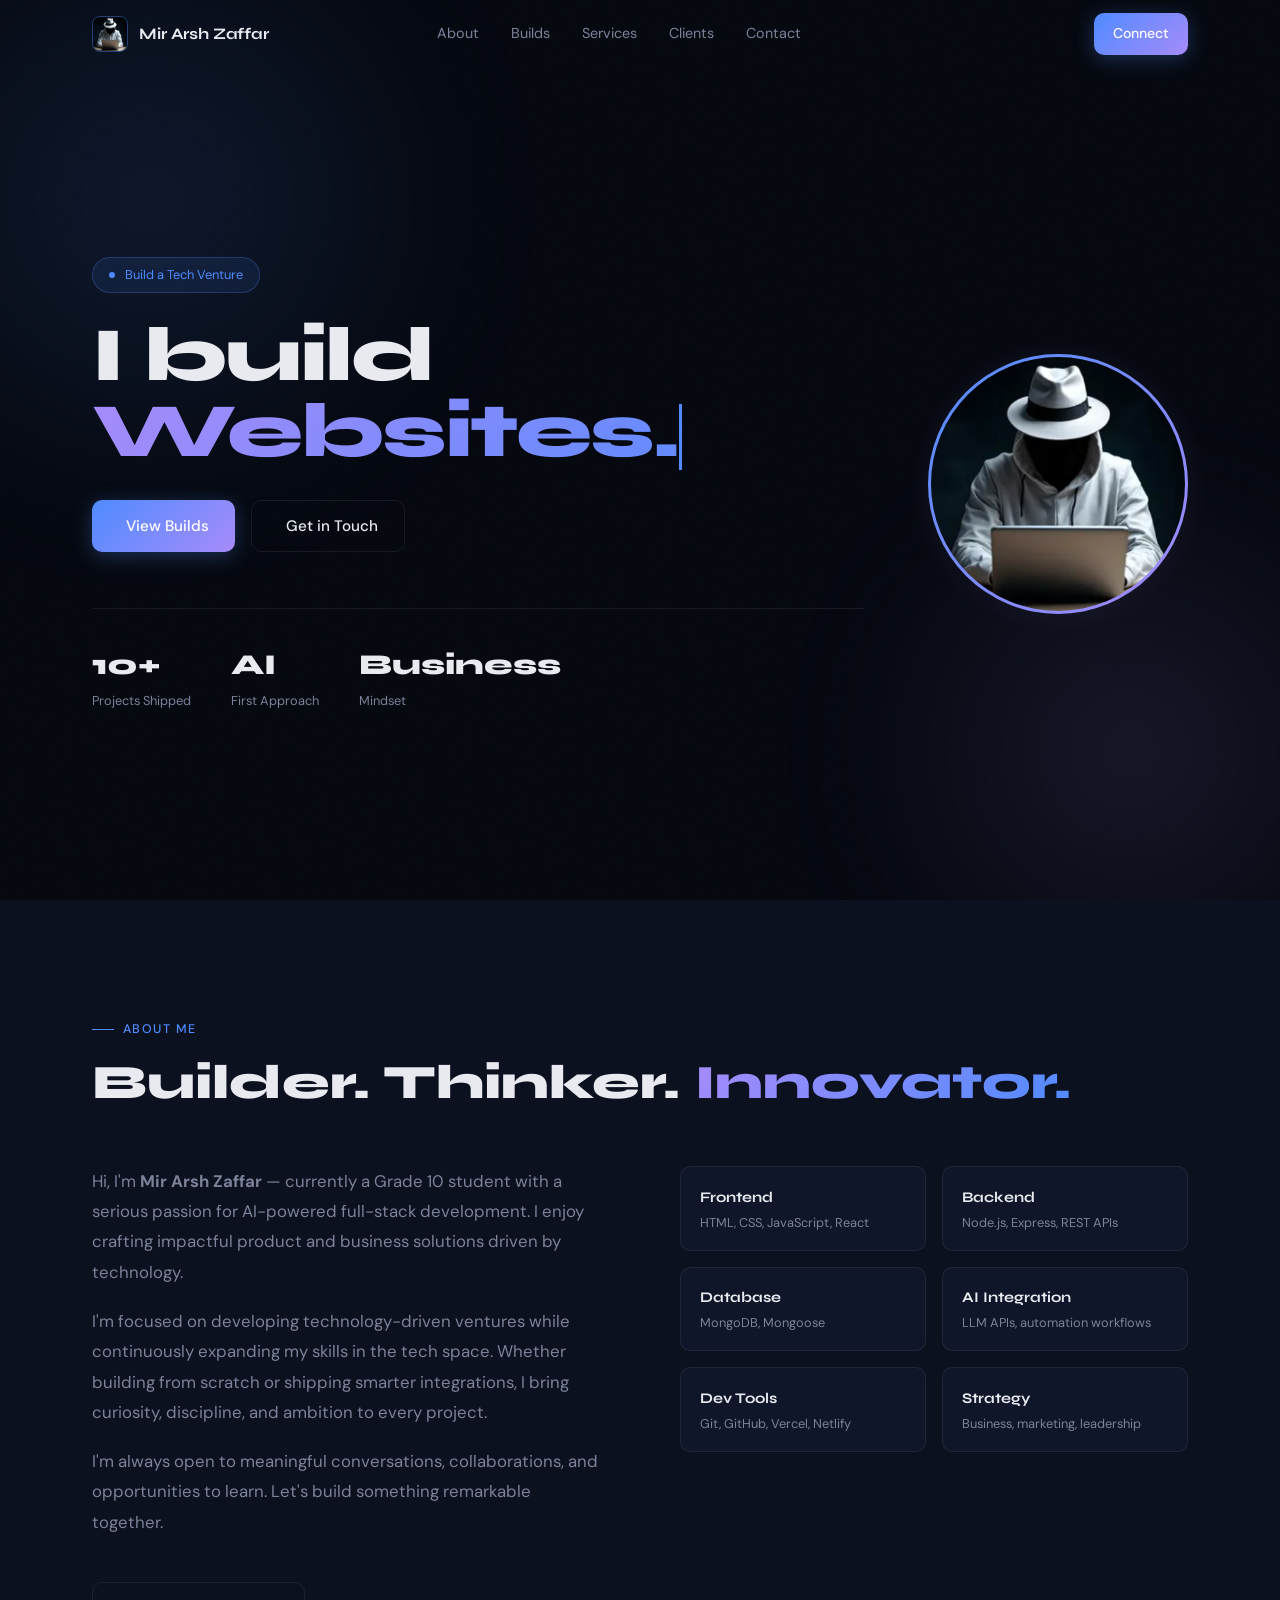
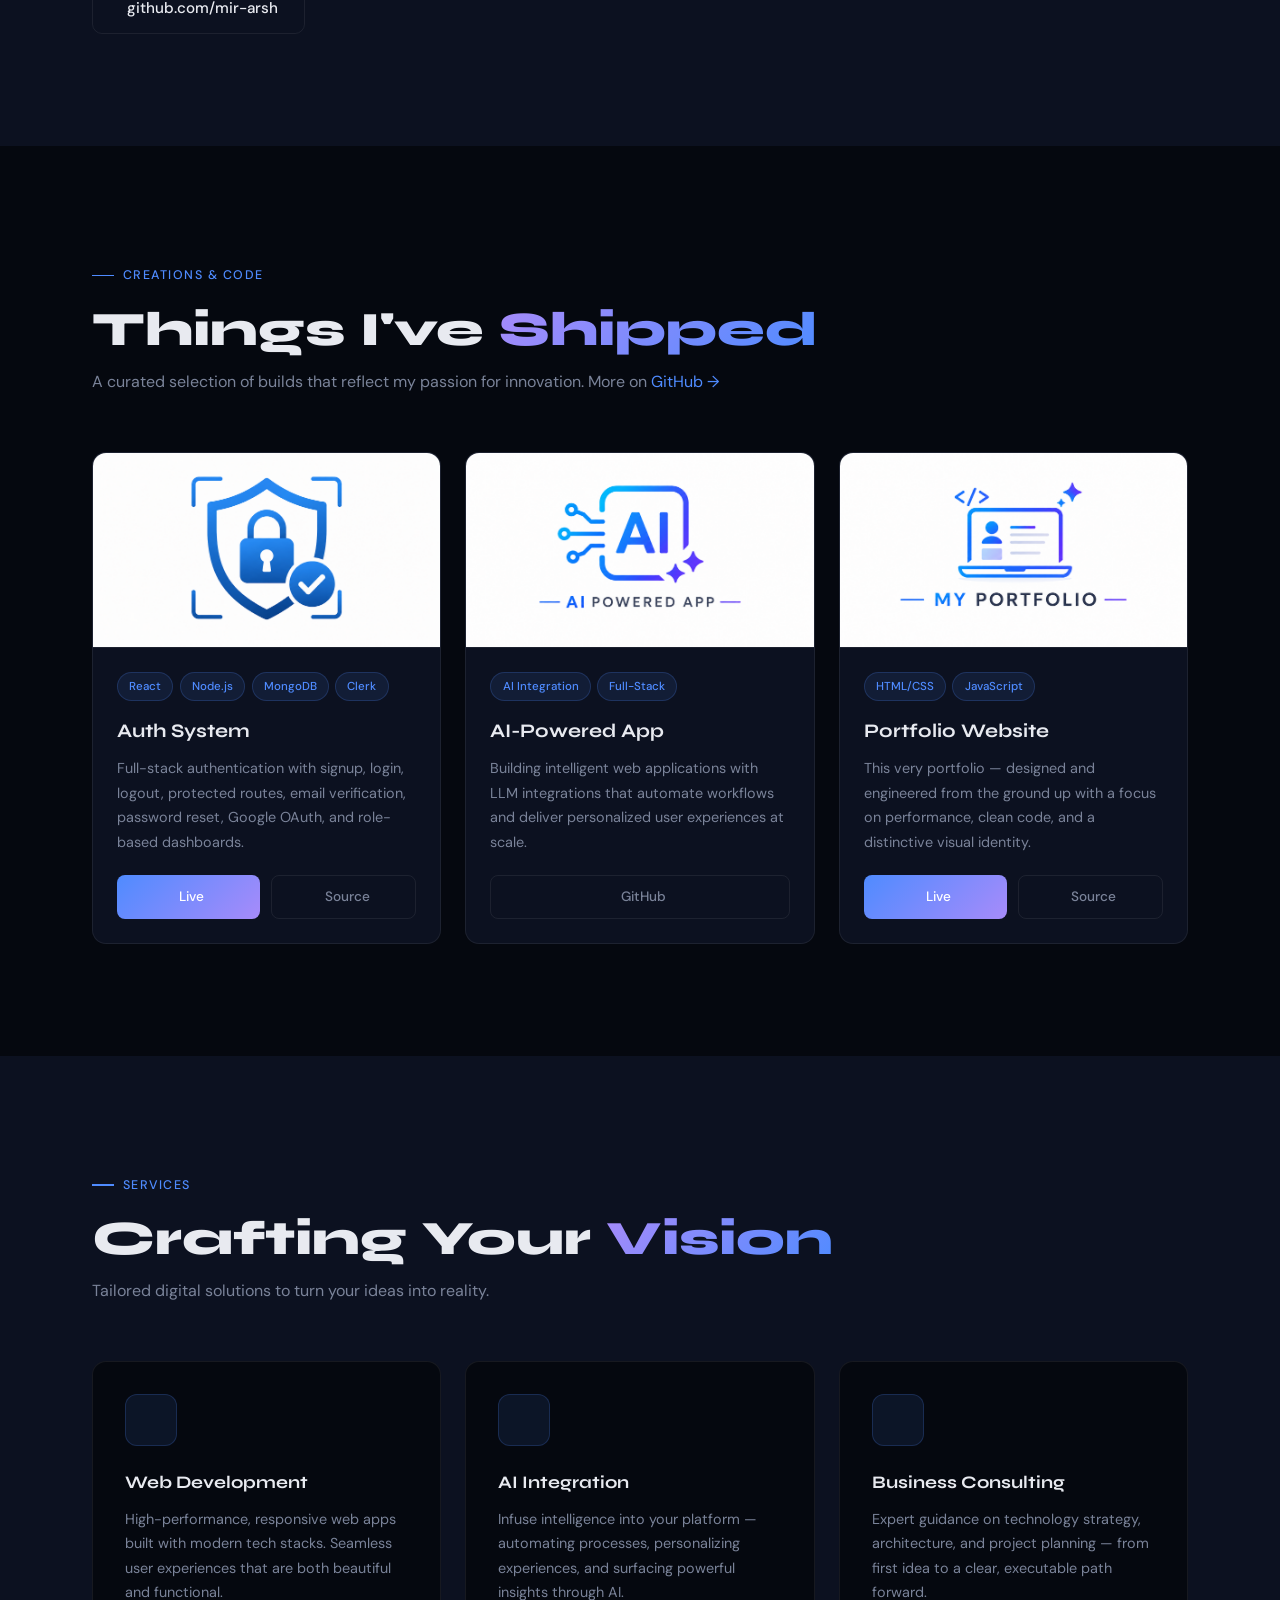
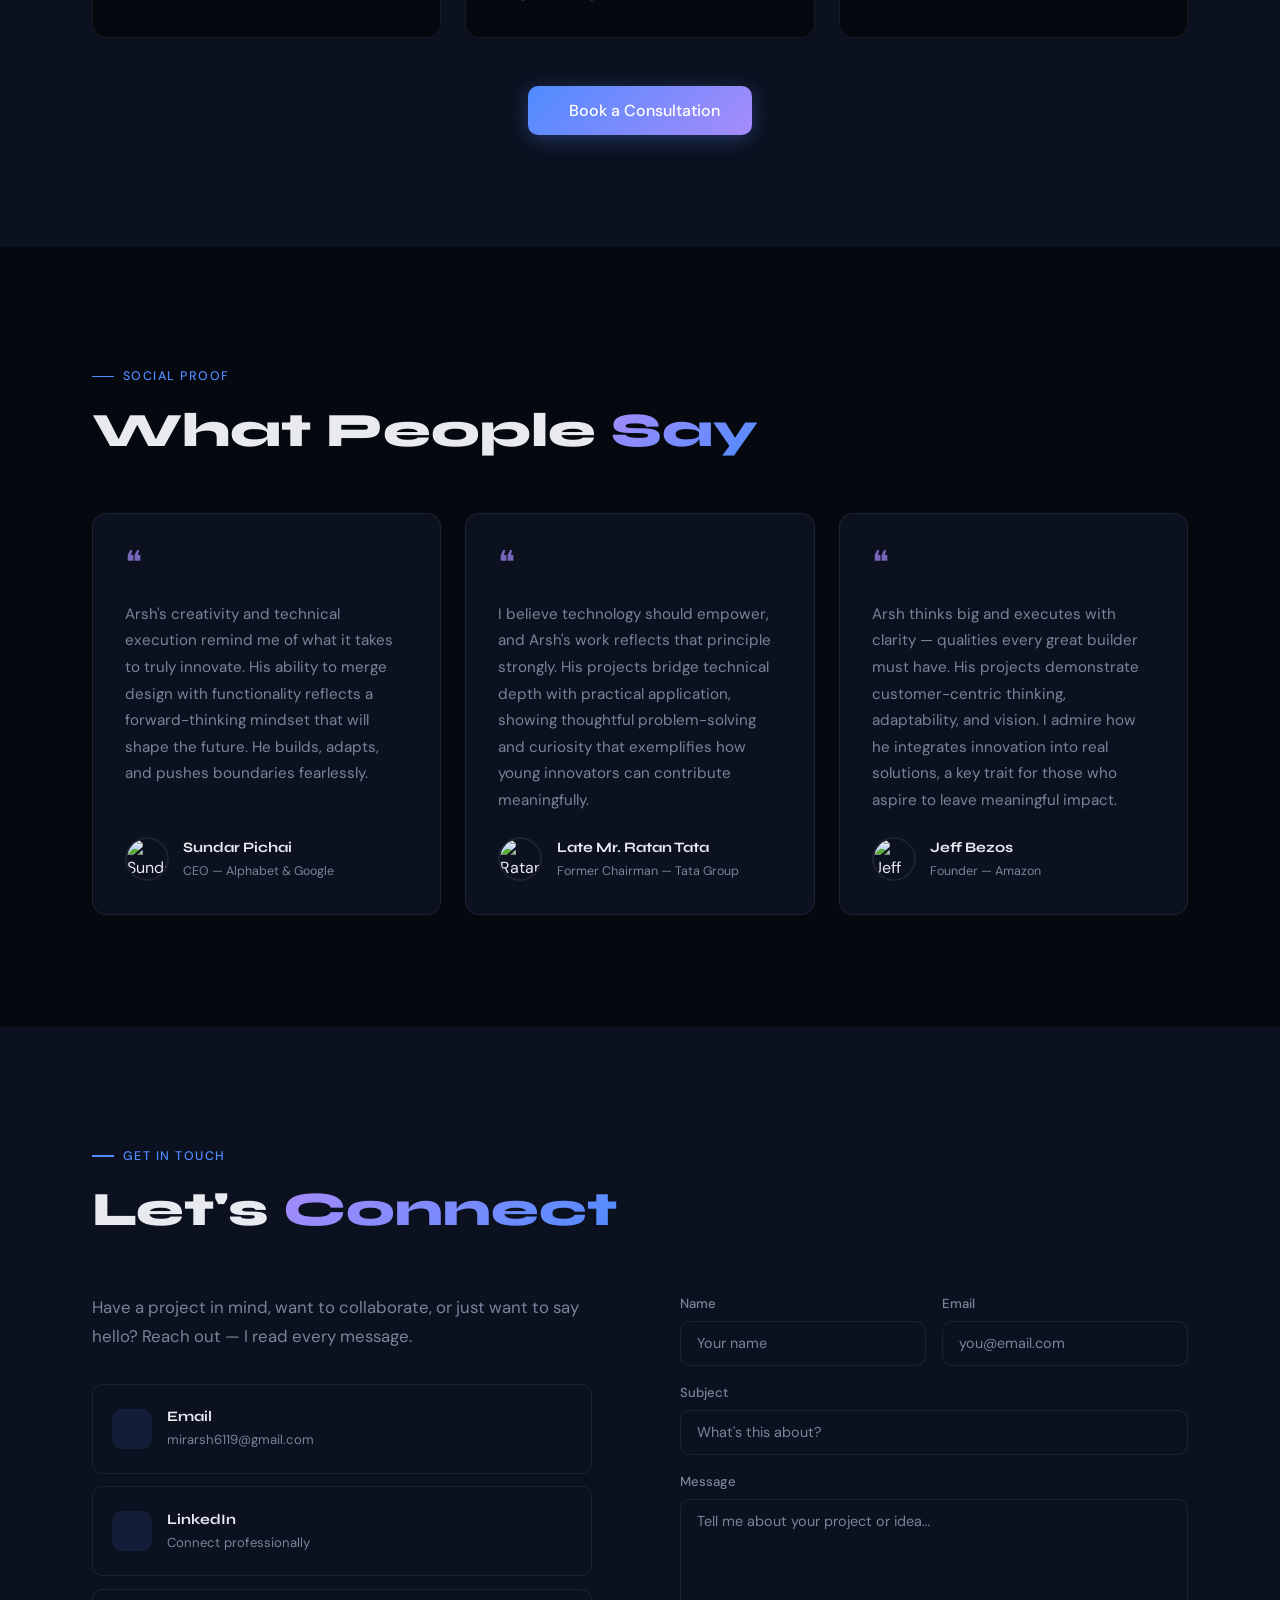
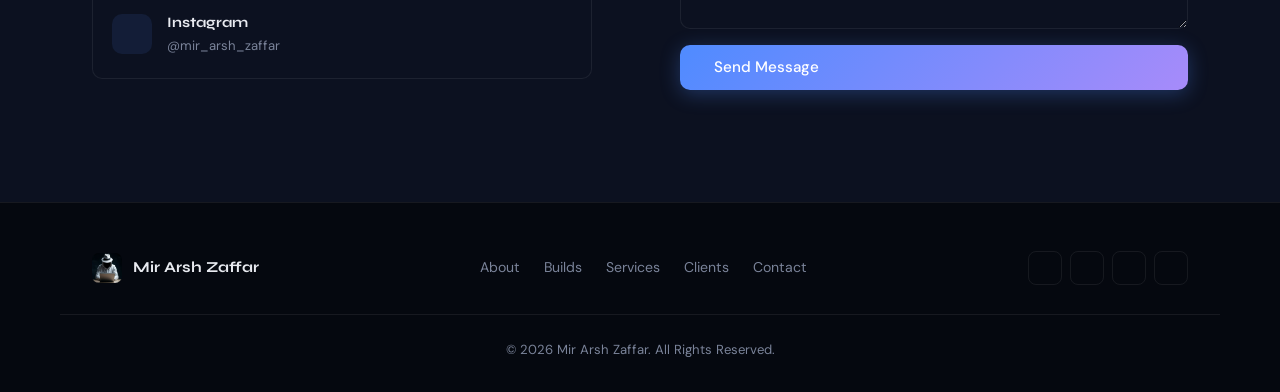
==== commit c2a1b21c: "Re-designed website" ====
--- a/index.html
+++ b/index.html
@@ -1,256 +1,439 @@
 <!DOCTYPE html>
 <html lang="en">
-
 <head>
-    <meta charset="UTF-8">
-    <meta name="viewport" content="width=device-width, initial-scale=1.0">
-    <meta name="description" content="A portfolio website that showcases the art of code by Mir Arsh Zaffar.">
-    <title>Mir Arsh Zaffar - Innovate Explore Evolve Impact</title>
-    <link rel="shortcut icon" href="images/favicon.png" type="image/x-icon">
-    <link rel="stylesheet" href="css/index.css">
-    <link href="https://cdn.jsdelivr.net/npm/remixicon@4.5.0/fonts/remixicon.css" rel="stylesheet" />
-    <link rel="stylesheet"
-        href="https://cdnjs.cloudflare.com/ajax/libs/OwlCarousel2/2.3.4/assets/owl.carousel.min.css" />
-    <link rel="stylesheet"
-        href="https://cdnjs.cloudflare.com/ajax/libs/OwlCarousel2/2.3.4/assets/owl.theme.default.min.css" />
+  <meta charset="UTF-8" />
+  <meta name="viewport" content="width=device-width, initial-scale=1.0" />
+  <meta name="description" content="Mir Arsh Zaffar — AI-powered full-stack developer building impactful products and technology-driven ventures." />
+  <title>Mir Arsh Zaffar</title>
+  <link rel="shortcut icon" href="logo.png" type="image/x-icon" />
+  <link rel="preconnect" href="https://fonts.googleapis.com" />
+  <link rel="preconnect" href="https://fonts.gstatic.com" crossorigin />
+  <link href="https://fonts.googleapis.com/css2?family=Syne:wght@400;600;700;800&family=DM+Sans:ital,opsz,wght@0,9..40,300;0,9..40,400;0,9..40,500;1,9..40,300&display=swap" rel="stylesheet" />
+  <link href="https://cdn.jsdelivr.net/npm/remixicon@4.5.0/fonts/remixicon.css" rel="stylesheet" />
+  <link rel="stylesheet" href="style.css" />
 </head>
-
 <body>
-    <div class="overlay"></div>
-    <div class="mobile-nav">
-        <i class="ri-close-line close-btn"></i>
-        <ul class="mobile-nav-links">
-            <li><a href="index.html">Home</a></li>
-            <li><a href="projects-services.html">Projects & Services</a></li>
-            <li><a href="#contact">Contact</a></li>
-        </ul>
-        <div class="mobile-nav-social">
-            <a href="https://linkedin.com"><i class="ri-linkedin-fill"></i></a>
-            <a href="https://x.com"><i class="ri-twitter-x-line"></i></a>
-            <a href="https://www.instagram.com/mir_arsh_zaffar/"><i class="ri-instagram-fill"></i></a>
-        </div>
-    </div>
-    <header>
-        <a href="index.html"><img src="images/favicon.png" alt="Mir Arsh Zaffar" class="scrolled"></a>
-        <ul class="nav-btn scrolled">
-            <li><a href="index.html">Home</a></li>
-            <li><a href="projects-services.html">Projects & Services</a></li>
-            <li><a href="#contact">Contact</a></li>
-        </ul>
-        <div class="nav-social scrolled">
-            <a href="https://linkedin.com"><i class="ri-linkedin-fill"></i></a>
-            <a href="https://x.com"><i class="ri-twitter-x-line"></i></a>
-            <a href="https://www.instagram.com/mir_arsh_zaffar/"><i class="ri-instagram-fill"></i></a>
-        </div>
-        <i class="ri-menu-4-line hambur"></i>
-    </header>
-    <section class="portfolio">
-        <div class="portfolio-text-section">
-            <p class="portfolio-text">Innovate Explore Evolve Impact</p>
-            <p class="portfolio-h1">I design experiences<br>that endore people:<br><span class="auto-type"></span></p>
-            <a href="projects-services.html"><button>Explore!</button></a>
-        </div>
-        <div class="portfolio-image-section">
-            <img src="images/arsh.png" alt="Arsh's Image">
-        </div>
-    </section>
-    <section class="about">
-        <div class="about-left">
-            <h2>About Me</h2>
-            <p>&nbsp;&nbsp;&nbsp;&nbsp;&nbsp;&nbsp;&nbsp;&nbsp;&nbsp;&nbsp;&nbsp;&nbsp;&nbsp;&nbsp;I am a dynamic person
-                with a passion for exploring the world, innovating through
-                technology, and pursuing ambitious goals. With hobbies ranging from learning, coding,
-                and exploring tech innovations, I stay as versatile as I remain curious.
-                My interests span cutting-edge technology, AI and software development. I equally
-                find fascination in, business and personal growth.
-                With a blend of professionalism, creativity, and a hint of humour, I strive to push boundaries, create
-                impact, and continuously evolve in my journey.
-            </p>
-        </div>
-        <div class="about-right">
-            <h2>Skills</h2>
-            <div class="skills">
-                <ul>
-                    <li><span>Software Development</span><br>HTML, CSS, JS, ReactJS, NodeJS, MongoDB & Auth
-                    </li>
-                    <li><span>Aritifial Intelligence</span><br>Python, NumPy, Pandas, Matplotlib, ScikitLearn and PyTorch</li>
-                    <li><span>Business & Entrepreneurship</span><br>Business Strategy, Marketing, Leadership, and
-                        Innovation</li>
-                </ul>
+
+<!-- HEADER -->
+<header id="siteHeader">
+  <div class="nav-inner">
+    <a href="#hero" class="nav-logo">
+      <img src="logo.png" alt="Logo" />
+      <span>Mir Arsh Zaffar</span>
+    </a>
+    <nav class="nav-links" aria-label="Primary navigation">
+      <a href="#about">About</a>
+      <a href="#projects">Builds</a>
+      <a href="#services">Services</a>
+      <a href="#testimonials">Clients</a>
+      <a href="#contact">Contact</a>
+    </nav>
+    <div class="nav-cta">
+      <div class="nav-social-icons">
+        <a href="https://linkedin.com" aria-label="LinkedIn"><i class="ri-linkedin-fill"></i></a>
+        <a href="https://x.com" aria-label="Twitter"><i class="ri-twitter-x-line"></i></a>
+        <a href="https://github.com/mir-arsh/" aria-label="GitHub"><i class="ri-github-fill"></i></a>
+      </div>
+      <a href="#contact" class="btn btn-primary" style="font-size:.88rem;padding:.6rem 1.2rem;">Connect</a>
+    </div>
+  </div>
+</header>
+
+<!-- HERO -->
+<section id="hero">
+  <div class="hero-glow hero-glow-1"></div>
+  <div class="hero-glow hero-glow-2"></div>
+  <div class="hero-inner">
+    <div class="hero-content">
+      <div class="hero-badge">
+        <span class="hero-badge-dot"></span>
+        Build a Tech Venture
+      </div>
+      <h1 class="hero-h1">
+        I build<br />
+        <span class="gradient-text typed-wrap"><span id="typed-text"></span><span class="cursor"></span></span>
+      </h1>
+      <div class="hero-actions">
+        <a href="#projects" class="btn btn-primary">
+          <i class="ri-code-s-slash-line"></i> View Builds
+        </a>
+        <a href="#contact" class="btn btn-ghost">
+          <i class="ri-send-plane-line"></i> Get in Touch
+        </a>
+      </div>
+      <div class="hero-stats">
+        <div class="stat-item">
+          <div class="stat-number">10+</div>
+          <div class="stat-label">Projects Shipped</div>
+        </div>
+        <div class="stat-item">
+          <div class="stat-number">AI</div>
+          <div class="stat-label">First Approach</div>
+        </div>
+        <div class="stat-item">
+          <div class="stat-number">Business</div>
+          <div class="stat-label">Mindset</div>
+        </div>
+      </div>
+    </div>
+    <div class="hero-photo-wrap">
+      <div class="hero-photo-glow"></div>
+      <div class="hero-photo-ring">
+        <img src="logo.png" alt="Mir Arsh Zaffar" />
+      </div>
+    </div>
+  </div>
+</section>
+
+<!-- ABOUT -->
+<section id="about" class="section section-alt">
+  <div class="container">
+    <div class="reveal">
+      <span class="section-label">About Me</span>
+      <h2 class="section-title">Builder. Thinker. <span class="gradient-text">Innovator.</span></h2>
+    </div>
+    <div class="about-grid">
+      <div class="about-text reveal">
+        <p>Hi, I'm <strong>Mir Arsh Zaffar</strong> — currently a Grade 10 student with a serious passion for AI-powered full-stack development. I enjoy crafting impactful product and business solutions driven by technology.</p>
+        <p>I'm focused on developing technology-driven ventures while continuously expanding my skills in the tech space. Whether building from scratch or shipping smarter integrations, I bring curiosity, discipline, and ambition to every project.</p>
+        <p>I'm always open to meaningful conversations, collaborations, and opportunities to learn. Let's build something remarkable together.</p>
+        <br />
+        <a href="https://github.com/mir-arsh/" class="btn btn-ghost" target="_blank" rel="noopener noreferrer">
+          <i class="ri-github-fill"></i> github.com/mir-arsh
+        </a>
+      </div>
+      <div class="reveal" style="transition-delay:.15s">
+        <div class="skills-grid">
+          <div class="skill-chip">
+            <i class="ri-code-s-slash-line"></i>
+            <h4>Frontend</h4>
+            <p>HTML, CSS, JavaScript, React</p>
+          </div>
+          <div class="skill-chip">
+            <i class="ri-server-line"></i>
+            <h4>Backend</h4>
+            <p>Node.js, Express, REST APIs</p>
+          </div>
+          <div class="skill-chip">
+            <i class="ri-database-2-line"></i>
+            <h4>Database</h4>
+            <p>MongoDB, Mongoose</p>
+          </div>
+          <div class="skill-chip">
+            <i class="ri-brain-line"></i>
+            <h4>AI Integration</h4>
+            <p>LLM APIs, automation workflows</p>
+          </div>
+          <div class="skill-chip">
+            <i class="ri-git-branch-line"></i>
+            <h4>Dev Tools</h4>
+            <p>Git, GitHub, Vercel, Netlify</p>
+          </div>
+          <div class="skill-chip">
+            <i class="ri-lightbulb-flash-line"></i>
+            <h4>Strategy</h4>
+            <p>Business, marketing, leadership</p>
+          </div>
+        </div>
+      </div>
+    </div>
+  </div>
+</section>
+
+<!-- PROJECTS -->
+<section id="projects" class="section">
+  <div class="container">
+    <div class="reveal">
+      <span class="section-label">Creations &amp; Code</span>
+      <h2 class="section-title">Things I've <span class="gradient-text">Shipped</span></h2>
+      <p style="color:var(--muted);margin-top:.8rem;font-size:1rem;">
+        A curated selection of builds that reflect my passion for innovation.
+        More on <a href="https://github.com/mir-arsh/" style="color:var(--accent)">GitHub &#8594;</a>
+      </p>
+    </div>
+    <div class="projects-grid">
+
+      <article class="project-card reveal">
+        <img class="project-thumb" src="auth.png" alt="Auth System" />
+        <div class="project-body">
+          <div class="project-tags">
+            <span class="tag">React</span>
+            <span class="tag">Node.js</span>
+            <span class="tag">MongoDB</span>
+            <span class="tag">Clerk</span>
+          </div>
+          <h3>Auth System</h3>
+          <p>Full-stack authentication with signup, login, logout, protected routes, email verification, password reset, Google OAuth, and role-based dashboards.</p>
+          <div class="project-links">
+            <a href="https://arsh-auth.vercel.app/" class="link-live" target="_blank" rel="noopener noreferrer">
+              <i class="ri-external-link-line"></i> Live
+            </a>
+            <a href="https://github.com/mir-arsh/Auth-System" class="link-code" target="_blank" rel="noopener noreferrer">
+              <i class="ri-github-fill"></i> Source
+            </a>
+          </div>
+        </div>
+      </article>
+
+      <article class="project-card reveal" style="transition-delay:.1s">
+        <img class="project-thumb" src="ai.png" alt="AI-Powered App" />
+        <div class="project-body">
+          <div class="project-tags">
+            <span class="tag">AI Integration</span>
+            <span class="tag">Full-Stack</span>
+          </div>
+          <h3>AI-Powered App</h3>
+          <p>Building intelligent web applications with LLM integrations that automate workflows and deliver personalized user experiences at scale.</p>
+          <div class="project-links">
+            <a href="https://github.com/mir-arsh/" class="link-code" target="_blank" rel="noopener noreferrer">
+              <i class="ri-github-fill"></i> GitHub
+            </a>
+          </div>
+        </div>
+      </article>
+
+      <article class="project-card reveal" style="transition-delay:.2s">
+        <img class="project-thumb" src="portfolio.png" alt="Portfolio Website" />
+        <div class="project-body">
+          <div class="project-tags">
+            <span class="tag">HTML/CSS</span>
+            <span class="tag">JavaScript</span>
+          </div>
+          <h3>Portfolio Website</h3>
+          <p>This very portfolio — designed and engineered from the ground up with a focus on performance, clean code, and a distinctive visual identity.</p>
+          <div class="project-links">
+            <a href="https://mirarsh.netlify.app" class="link-live" target="_blank" rel="noopener noreferrer">
+              <i class="ri-external-link-line"></i> Live
+            </a>
+            <a href="https://github.com/mir-arsh/Portfolio-Website" class="link-code" target="_blank" rel="noopener noreferrer">
+              <i class="ri-github-fill"></i> Source
+            </a>
+          </div>
+        </div>
+      </article>
+
+    </div>
+  </div>
+</section>
+
+<!-- SERVICES -->
+<section id="services" class="section section-alt">
+  <div class="container">
+    <div class="reveal">
+      <span class="section-label">Services</span>
+      <h2 class="section-title">Crafting Your <span class="gradient-text">Vision</span></h2>
+      <p style="color:var(--muted);margin-top:.8rem;font-size:1rem;max-width:560px;">
+        Tailored digital solutions to turn your ideas into reality.
+      </p>
+    </div>
+    <div class="services-grid">
+      <article class="service-card reveal">
+        <div class="service-icon-wrap"><i class="ri-code-s-slash-line"></i></div>
+        <h3>Web Development</h3>
+        <p>High-performance, responsive web apps built with modern tech stacks. Seamless user experiences that are both beautiful and functional.</p>
+      </article>
+      <article class="service-card reveal" style="transition-delay:.1s">
+        <div class="service-icon-wrap"><i class="ri-brain-line"></i></div>
+        <h3>AI Integration</h3>
+        <p>Infuse intelligence into your platform — automating processes, personalizing experiences, and surfacing powerful insights through AI.</p>
+      </article>
+      <article class="service-card reveal" style="transition-delay:.2s">
+        <div class="service-icon-wrap"><i class="ri-lightbulb-flash-line"></i></div>
+        <h3>Business Consulting</h3>
+        <p>Expert guidance on technology strategy, architecture, and project planning — from first idea to a clear, executable path forward.</p>
+      </article>
+    </div>
+    <div class="services-cta reveal">
+      <button class="btn btn-primary" id="openModalBtn" style="font-size:1rem;padding:.9rem 2rem;">
+        <i class="ri-calendar-line"></i> Book a Consultation
+      </button>
+    </div>
+  </div>
+</section>
+
+<!-- BOOKING MODAL -->
+<div class="modal-backdrop" id="modalBackdrop" role="dialog" aria-modal="true" aria-labelledby="modalTitle">
+  <div class="modal">
+    <button class="modal-close" id="closeModalBtn" aria-label="Close modal"><i class="ri-close-line"></i></button>
+    <h2 id="modalTitle">Let's Craft Your Vision</h2>
+    <p class="modal-sub">Tell me about your project and I'll get back to you shortly.</p>
+    <form class="c-form" action="https://formspree.io/f/meozwjny" method="POST">
+      <div class="form-row">
+        <div class="form-group">
+          <label for="m-name">Name</label>
+          <input type="text" id="m-name" name="name" placeholder="Your name" required autocomplete="name" />
+        </div>
+        <div class="form-group">
+          <label for="m-email">Email</label>
+          <input type="email" id="m-email" name="email" placeholder="you@email.com" required autocomplete="email" />
+        </div>
+      </div>
+      <div class="form-group">
+        <label for="m-phone">Phone (optional)</label>
+        <input type="tel" id="m-phone" name="phone" placeholder="+91 XXXXX XXXXX" autocomplete="tel" />
+      </div>
+      <div class="form-group">
+        <label for="m-service">I'm interested in&#8230;</label>
+        <select id="m-service" name="service" required>
+          <option value="" disabled selected>Select an option</option>
+          <option value="web-development">Web Development</option>
+          <option value="ai-integration">AI Integration</option>
+          <option value="consulting">Business Consulting</option>
+          <option value="other">Other</option>
+        </select>
+      </div>
+      <div class="form-group">
+        <label for="m-desc">Project Description</label>
+        <textarea id="m-desc" name="description" placeholder="Briefly describe your project or needs&#8230;" required></textarea>
+      </div>
+      <button type="submit" class="btn btn-primary">
+        <i class="ri-send-plane-line"></i> Send Message
+      </button>
+    </form>
+  </div>
+</div>
+
+<!-- TESTIMONIALS -->
+<section id="testimonials" class="section">
+  <div class="container">
+    <div class="reveal">
+      <span class="section-label">Social Proof</span>
+      <h2 class="section-title">What People <span class="gradient-text">Say</span></h2>
+    </div>
+    <div class="testimonials-track">
+
+      <div class="testimonial-card reveal">
+        <div class="quote-icon">&#x275D;</div>
+        <p class="testimonial-text">Arsh's creativity and technical execution remind me of what it takes to truly innovate. His ability to merge design with functionality reflects a forward-thinking mindset that will shape the future. He builds, adapts, and pushes boundaries fearlessly.</p>
+        <div class="testimonial-author">
+          <img class="author-avatar" src="https://imgs.search.brave.com/3xi1LQ2FSJQSaIpdmJ0pKu_X8GyT8m_U4yA_vyUsotk/rs:fit:500:0:0:0/g:ce/aHR0cHM6Ly91cGxv/YWQud2lraW1lZGlh/Lm9yZy93aWtpcGVk/aWEvY29tbW9ucy90/aHVtYi9jL2MzL1N1/bmRhcl9QaWNoYWlf/LV8yMDIzXyUyOGNy/b3BwZWQlMjkuanBn/LzUxMnB4LVN1bmRh/cl9QaWNoYWlfLV8y/MDIzXyUyOGNyb3Bw/ZWQlMjkuanBn" alt="Sundar Pichai" loading="lazy" />
+          <div class="author-info">
+            <div class="author-name">Sundar Pichai</div>
+            <div class="author-role">CEO &#8212; Alphabet &amp; Google</div>
+          </div>
+        </div>
+      </div>
+
+      <div class="testimonial-card reveal" style="transition-delay:.1s">
+        <div class="quote-icon">&#x275D;</div>
+        <p class="testimonial-text">I believe technology should empower, and Arsh's work reflects that principle strongly. His projects bridge technical depth with practical application, showing thoughtful problem-solving and curiosity that exemplifies how young innovators can contribute meaningfully.</p>
+        <div class="testimonial-author">
+          <img class="author-avatar" src="https://imgs.search.brave.com/IcjbmnM-oHZULim4oyhEW4sysk7UvU5HkPUfxeEXz08/rs:fit:500:0:0:0/g:ce/aHR0cHM6Ly91cGxv/YWQud2lraW1lZGlh/Lm9yZy93aWtpcGVk/aWEvY29tbW9ucy90/aHVtYi9mL2Y4L1Jh/dGFuX1RhdGFfcGhv/dG8uanBnLzUxMnB4/LVJhdGFuX1RhdGFf/cGhvdG8uanBn" alt="Ratan Tata" loading="lazy" />
+          <div class="author-info">
+            <div class="author-name">Late Mr. Ratan Tata</div>
+            <div class="author-role">Former Chairman &#8212; Tata Group</div>
+          </div>
+        </div>
+      </div>
+
+      <div class="testimonial-card reveal" style="transition-delay:.2s">
+        <div class="quote-icon">&#x275D;</div>
+        <p class="testimonial-text">Arsh thinks big and executes with clarity &#8212; qualities every great builder must have. His projects demonstrate customer-centric thinking, adaptability, and vision. I admire how he integrates innovation into real solutions, a key trait for those who aspire to leave meaningful impact.</p>
+        <div class="testimonial-author">
+          <img class="author-avatar" src="https://imgs.search.brave.com/-psAscFKfuORq3lPUHHUolWKPmNOTntEnk-g9Z-gn80/rs:fit:500:0:1:0/g:ce/aHR0cHM6Ly93d3cu/c2h1dHRlcnN0b2Nr/LmNvbS9pbWFnZS1w/aG90by9qZWZmLWJl/em9zLTI2MG53LTI0/MjA2NTY1NjEuanBn" alt="Jeff Bezos" loading="lazy" />
+          <div class="author-info">
+            <div class="author-name">Jeff Bezos</div>
+            <div class="author-role">Founder &#8212; Amazon</div>
+          </div>
+        </div>
+      </div>
+
+    </div>
+  </div>
+</section>
+
+<!-- CONTACT -->
+<section id="contact" class="section section-alt">
+  <div class="container">
+    <div class="reveal">
+      <span class="section-label">Get in Touch</span>
+      <h2 class="section-title">Let's <span class="gradient-text">Connect</span></h2>
+    </div>
+    <div class="contact-grid">
+      <div class="contact-info-side reveal">
+        <p>Have a project in mind, want to collaborate, or just want to say hello? Reach out &#8212; I read every message.</p>
+        <div class="contact-links">
+          <div class="contact-link-item" role="button" tabindex="0" onclick="window.open('https://mail.google.com/mail/?view=cm&fs=1&to=mirarsh6119@gmail.com&su=Let%27s%20Talk!','_blank')" onkeydown="if(event.key==='Enter')this.click()">
+            <div class="contact-link-icon"><i class="ri-mail-line"></i></div>
+            <div class="contact-link-text">
+              <h4>Email</h4>
+              <p>mirarsh6119@gmail.com</p>
             </div>
-        </div>
-    </section>
-    <section id="projects">
-        <div class="projects-header">
-            <h2 id="creation">Creations & Code</h2>
-            <p>A selection of projects that showcase my passion for innovation.</p>
-        </div>
-        <div class="projects-container">
-            <article class="project-card">
-                <div class="project-image">
-                    <img src="[data-uri]"
-                        alt="Chat Web App">
-                </div>
-                <div class="project-content">
-                    <h3>Auth System</h3>
-                    <div class="project-tags">
-                        <span>React</span>
-                        <span>NodeJS (Express)</span>
-                        <span>MongoDB</span>
-                        <span>Clerk</span>
-                    </div>
-                    <p>Full-stack authentication system built with React, Node.js, MongoDB, and Clerk. Features include
-                        signup, login, logout, protected routes, email verification, password reset, Google OAuth, and
-                        role-based access (admin/user) provided with specialized dashboards with a secure and scalable
-                        architecture.</p>
-                    <div class="project-links">
-                        <a href="https://arsh-auth.vercel.app/" class="project-link">
-                            <svg xmlns="http://www.w3.org/2000/svg" width="24" height="24" viewBox="0 0 24 24"
-                                fill="none" stroke="currentColor" stroke-width="2" stroke-linecap="round"
-                                stroke-linejoin="round">
-                                <path d="M15 3h6v6"></path>
-                                <path d="M10 14 21 3"></path>
-                                <path d="M18 13v6a2 2 0 0 1-2 2H5a2 2 0 0 1-2-2V8a2 2 0 0 1 2-2h6"></path>
-                            </svg>
-                            Live Demo
-                        </a>
-                        <a href="https://github.com/mir-arsh/Auth-System" class="project-link">
-                            <svg xmlns="http://www.w3.org/2000/svg" width="24" height="24" viewBox="0 0 24 24"
-                                fill="none" stroke="currentColor" stroke-width="2" stroke-linecap="round"
-                                stroke-linejoin="round">
-                                <path
-                                    d="M9 19c-4.3 1.4-4.3-2.5-6-3m12 5v-3.5c0-1 .1-1.4-.5-2 2.8-.3 5.5-1.4 5.5-6.1a4.6 4.6 0 0 0-1.3-3.2 4.2 4.2 0 0 0-.1-3.2s-1.1-.3-3.5 1.3a12.3 12.3 0 0 0-6.2 0C6.5 2.8 5.4 3.1 5.4 3.1a4.2 4.2 0 0 0-.1 3.2A4.6 4.6 0 0 0 4 9.5c0 4.7 2.7 5.8 5.5 6.1-.6.5-.9 1.2-.9 2.2V22">
-                                </path>
-                            </svg>
-                            Source Code
-                        </a>
-                    </div>
-                </div>
-            </article>
-        </div>
-    </section>
-    <section class="work">
-        <h1>Work With Me!</h1>
-        <div>
-            <a href="#contact"><button>Contact</button></a>
-            <a href="projects-services.html"><button>Explore</button></a>
-        </div>
-    </section>
-    <div class="testimonials-section">
-        <div class="section-header">
-            <h1>What My Clients Say!</h1>
-        </div>
-        <div class="owl-carousel owl-theme testimonials-container">
-            <div class="item testimonial-card">
-                <main class="test-card-body">
-                    <p>"Arsh’s creativity and technical execution remind me of what it takes to truly innovate. His
-                        ability to merge design with functionality, especially in robotics and AI, reflects a
-                        forward-thinking mindset that will shape the future. He builds, adapts, and pushes boundaries
-                        fearlessly."</p>
-                </main>
-                <div class="profile">
-                    <div class="profile-image">
-                        <img src="https://imgs.search.brave.com/3xi1LQ2FSJQSaIpdmJ0pKu_X8GyT8m_U4yA_vyUsotk/rs:fit:500:0:0:0/g:ce/aHR0cHM6Ly91cGxv/YWQud2lraW1lZGlh/Lm9yZy93aWtpcGVk/aWEvY29tbW9ucy90/aHVtYi9jL2MzL1N1/bmRhcl9QaWNoYWlf/LV8yMDIzXyUyOGNy/b3BwZWQlMjkuanBn/LzUxMnB4LVN1bmRh/cl9QaWNoYWlfLV8y/MDIzXyUyOGNyb3Bw/ZWQlMjkuanBn"
-                            alt="Client Picture">
-                    </div>
-                    <div class="profile-desc">
-                        <span>Sundar Pichai</span>
-                        <span>CEO - Alphabet & Google</span>
-                    </div>
-                </div>
+          </div>
+          <a class="contact-link-item" href="https://linkedin.com" target="_blank" rel="noopener noreferrer">
+            <div class="contact-link-icon"><i class="ri-linkedin-fill"></i></div>
+            <div class="contact-link-text">
+              <h4>LinkedIn</h4>
+              <p>Connect professionally</p>
             </div>
-            <div class="item testimonial-card">
-                <main class="test-card-body">
-                    <p>"I believe technology should empower, and Arsh’s work reflects that principle strongly. His
-                        projects bridge technical depth with practical application, showing thoughtful problem-solving.
-                        With curiosity driving him forward, he exemplifies how young innovators can contribute
-                        meaningfully to both business and society."</p>
-                </main>
-                <div class="profile">
-                    <div class="profile-image">
-                        <img src="https://imgs.search.brave.com/IcjbmnM-oHZULim4oyhEW4sysk7UvU5HkPUfxeEXz08/rs:fit:500:0:0:0/g:ce/aHR0cHM6Ly91cGxv/YWQud2lraW1lZGlh/Lm9yZy93aWtpcGVk/aWEvY29tbW9ucy90/aHVtYi9mL2Y4L1Jh/dGFuX1RhdGFfcGhv/dG8uanBnLzUxMnB4/LVJhdGFuX1RhdGFf/cGhvdG8uanBn"
-                            alt="Client Picture">
-                    </div>
-                    <div class="profile-desc">
-                        <span>Late Mr. Ratan Tata</span>
-                        <span>Former chairman - Tata Group.</span>
-                    </div>
-                </div>
+          </a>
+          <a class="contact-link-item" href="https://www.instagram.com/mir_arsh_zaffar/" target="_blank" rel="noopener noreferrer">
+            <div class="contact-link-icon"><i class="ri-instagram-fill"></i></div>
+            <div class="contact-link-text">
+              <h4>Instagram</h4>
+              <p>@mir_arsh_zaffar</p>
             </div>
-            <div class="item testimonial-card">
-                <main class="test-card-body">
-                    <p>"Arsh thinks big and executes with clarity, qualities that every great builder should have. His
-                        projects demonstrate customer-centric thinking, adaptability, and vision. I admire how he
-                        integrates innovation into real solutions, a key trait for those who aspire to leave meaningful
-                        impact."</p>
-                </main>
-                <div class="profile">
-                    <div class="profile-image">
-                        <img src="https://imgs.search.brave.com/-psAscFKfuORq3lPUHHUolWKPmNOTntEnk-g9Z-gn80/rs:fit:500:0:1:0/g:ce/aHR0cHM6Ly93d3cu/c2h1dHRlcnN0b2Nr/LmNvbS9pbWFnZS1w/aG90by9qZWZmLWJl/em9zLTI2MG53LTI0/MjA2NTY1NjEuanBn"
-                            alt="Client Picture">
-                    </div>
-                    <div class="profile-desc">
-                        <span>Jeff Bezoz</span>
-                        <span>Founder - Amazon</span>
-                    </div>
-                </div>
+          </a>
+        </div>
+      </div>
+      <div class="contact-form-side reveal" style="transition-delay:.15s">
+        <form class="c-form" action="https://formspree.io/f/meozwjny" method="POST">
+          <div class="form-row">
+            <div class="form-group">
+              <label for="c-name">Name</label>
+              <input type="text" id="c-name" name="name" placeholder="Your name" required autocomplete="name" />
             </div>
-        </div>
-    </div>
-
-    <section id="contact">
-        <div class="contact-header">
-            <h2>Get in Touch</h2>
-            <p>Have a project in mind or just want to say hello? Feel free to reach out.</p>
-        </div>
-        <div class="contact-container">
-            <div class="contact-info" onclick="sendEmail()">
-                <div class="info-item">
-                    <i class="ri-mail-line"></i>
-                    <div>
-                        <h4>Email</h4>
-                        <p>mirarsh6119@gmail.com</p>
-                    </div>
-                </div>
+            <div class="form-group">
+              <label for="c-email">Email</label>
+              <input type="email" id="c-email" name="email" placeholder="you@email.com" required autocomplete="email" />
             </div>
-        </div>
-    </section>
-
-    <footer>
-        <div class="footer-container">
-            <div class="footer-about">
-                <a href="index.html"><img src="images/favicon.png" alt="Mir Arsh Zaffar">
-                    <h1>Mir Arsh Zaffar</h1>
-                </a>
-                <p>Designing and building innovative solutions that create a lasting impact. Let's connect and create
-                    something amazing together.</p>
-            </div>
-            <div class="footer-links">
-                <h4>Quick Links</h4>
-                <ul>
-                    <li><a href="index.html">Home</a></li>
-                    <li><a href="projects-services.html">Projects & Services</a></li>
-                    <li><a href="#contact">Contact</a></li>
-                </ul>
-            </div>
-            <div class="footer-social">
-                <h4>Follow Me</h4>
-                <div class="social-icons">
-                    <a href="https://linkedin.com"><i class="ri-linkedin-fill"></i></a>
-                    <a href="https://x.com"><i class="ri-twitter-x-line"></i></a>
-                    <a href="https://www.instagram.com/mir_arsh_zaffar/"><i class="ri-instagram-fill"></i></a>
-                </div>
-            </div>
-        </div>
-        <div class="footer-bottom">
-            <p>&copy; 2026 Mir Arsh Zaffar. All Rights Reserved.</p>
-        </div>
-    </footer>
-
-    <script src="https://cdnjs.cloudflare.com/ajax/libs/jquery/3.6.3/jquery.min.js"></script>
-    <script src="https://cdnjs.cloudflare.com/ajax/libs/OwlCarousel2/2.3.4/owl.carousel.min.js"></script>
-    <script src="https://unpkg.com/typed.js@2.1.0/dist/typed.umd.js"></script>
-    <script src="js/index.js"></script>
+          </div>
+          <div class="form-group">
+            <label for="c-subject">Subject</label>
+            <input type="text" id="c-subject" name="subject" placeholder="What's this about?" />
+          </div>
+          <div class="form-group">
+            <label for="c-msg">Message</label>
+            <textarea id="c-msg" name="message" placeholder="Tell me about your project or idea&#8230;" required></textarea>
+          </div>
+          <button type="submit" class="btn btn-primary">
+            <i class="ri-send-plane-line"></i> Send Message
+          </button>
+        </form>
+      </div>
+    </div>
+  </div>
+</section>
+
+<!-- FOOTER -->
+<footer>
+  <div class="footer-inner">
+    <a href="#hero" class="footer-logo">
+      <img src="logo.png" alt="Logo" />
+      <span>Mir Arsh Zaffar</span>
+    </a>
+    <nav class="footer-nav" aria-label="Footer navigation">
+      <a href="#about">About</a>
+      <a href="#projects">Builds</a>
+      <a href="#services">Services</a>
+      <a href="#testimonials">Clients</a>
+      <a href="#contact">Contact</a>
+    </nav>
+    <div class="footer-social">
+      <a href="https://linkedin.com" aria-label="LinkedIn"><i class="ri-linkedin-fill"></i></a>
+      <a href="https://x.com" aria-label="Twitter / X"><i class="ri-twitter-x-line"></i></a>
+      <a href="https://www.instagram.com/mir_arsh_zaffar/" aria-label="Instagram"><i class="ri-instagram-fill"></i></a>
+      <a href="https://github.com/mir-arsh/" aria-label="GitHub"><i class="ri-github-fill"></i></a>
+    </div>
+  </div>
+  <p class="footer-copy">&copy; 2026 Mir Arsh Zaffar. All Rights Reserved.</p>
+</footer>
+
+<!-- BACK TO TOP -->
+<button class="back-top" id="backTop" aria-label="Back to top">
+  <i class="ri-arrow-up-line"></i>
+</button>
+
+<script src="script.js"></script>
 </body>
-
-</html>+</html>
--- a/style.css
+++ b/style.css
@@ -0,0 +1,1114 @@
+/* RESET & TOKENS */
+*,
+*::before,
+*::after {
+    box-sizing: border-box;
+    margin: 0;
+    padding: 0;
+}
+
+html {
+    scroll-behavior: smooth;
+}
+
+:root {
+    --bg: #05080f;
+    --bg-card: #0c1120;
+    --bg-subtle: #0f1629;
+    --border: rgba(255, 255, 255, .07);
+    --accent: #4f8bff;
+    --accent2: #a78bfa;
+    --text: #e8eaf0;
+    --muted: #7a8399;
+    --font-head: 'Syne', sans-serif;
+    --font-body: 'DM Sans', sans-serif;
+    --nav-h: 68px;
+    --radius: 14px;
+    --trans: 0.3s cubic-bezier(.4, 0, .2, 1);
+}
+
+body {
+    background: var(--bg);
+    color: var(--text);
+    font-family: var(--font-body);
+    font-size: 16px;
+    line-height: 1.65;
+    overflow-x: hidden;
+}
+
+img {
+    display: block;
+    max-width: 100%;
+}
+
+a {
+    color: inherit;
+    text-decoration: none;
+}
+
+ul {
+    list-style: none;
+}
+
+/* NOISE TEXTURE */
+body::before {
+    content: '';
+    position: fixed;
+    inset: 0;
+    background-image: url("data:image/svg+xml,%3Csvg xmlns='http://www.w3.org/2000/svg' width='200' height='200'%3E%3Cfilter id='n'%3E%3CfeTurbulence type='fractalNoise' baseFrequency='0.9' numOctaves='4' stitchTiles='stitch'/%3E%3C/filter%3E%3Crect width='200' height='200' filter='url(%23n)' opacity='0.035'/%3E%3C/svg%3E");
+    pointer-events: none;
+    z-index: 0;
+    opacity: .5;
+}
+
+/* SCROLLBAR */
+::-webkit-scrollbar {
+    width: 5px;
+}
+
+::-webkit-scrollbar-track {
+    background: var(--bg);
+}
+
+::-webkit-scrollbar-thumb {
+    background: #1e2a45;
+    border-radius: 99px;
+}
+
+/* UTILITIES */
+.container {
+    max-width: 1160px;
+    margin: 0 auto;
+    padding: 0 2rem;
+}
+
+.section-label {
+    display: inline-flex;
+    align-items: center;
+    gap: .55rem;
+    font-family: var(--font-body);
+    font-size: .78rem;
+    font-weight: 500;
+    letter-spacing: .12em;
+    text-transform: uppercase;
+    color: var(--accent);
+    margin-bottom: 1.1rem;
+}
+
+.section-label::before {
+    content: '';
+    width: 22px;
+    height: 1.5px;
+    background: var(--accent);
+}
+
+.section-title {
+    font-family: var(--font-head);
+    font-size: clamp(2rem, 4vw, 3rem);
+    font-weight: 800;
+    line-height: 1.1;
+    color: var(--text);
+}
+
+.gradient-text {
+    background: linear-gradient(135deg, #a78bfa 0%, #4f8bff 100%);
+    -webkit-background-clip: text;
+    -webkit-text-fill-color: transparent;
+    background-clip: text;
+}
+
+.btn {
+    display: inline-flex;
+    align-items: center;
+    gap: .55rem;
+    padding: .78rem 1.6rem;
+    border-radius: 10px;
+    font-family: var(--font-body);
+    font-size: .95rem;
+    font-weight: 500;
+    cursor: pointer;
+    transition: var(--trans);
+    border: none;
+}
+
+.btn-primary {
+    background: linear-gradient(135deg, #4f8bff, #a78bfa);
+    color: #fff;
+    box-shadow: 0 4px 20px rgba(79, 139, 255, .3);
+}
+
+.btn-primary:hover {
+    transform: translateY(-2px);
+    box-shadow: 0 8px 28px rgba(79, 139, 255, .45);
+}
+
+.btn-ghost {
+    background: transparent;
+    color: var(--text);
+    border: 1px solid var(--border);
+}
+
+.btn-ghost:hover {
+    background: var(--bg-subtle);
+    border-color: rgba(255, 255, 255, .15);
+}
+
+/* NAV */
+header {
+    position: fixed;
+    top: 0;
+    left: 0;
+    right: 0;
+    z-index: 900;
+    height: var(--nav-h);
+    display: flex;
+    align-items: center;
+    transition: background var(--trans), box-shadow var(--trans);
+}
+
+header.scrolled {
+    background: rgba(5, 8, 15, .88);
+    backdrop-filter: blur(18px) saturate(160%);
+    -webkit-backdrop-filter: blur(18px) saturate(160%);
+    box-shadow: 0 1px 0 var(--border);
+}
+
+.nav-inner {
+    display: flex;
+    align-items: center;
+    justify-content: space-between;
+    width: 100%;
+    max-width: 1160px;
+    margin: 0 auto;
+    padding: 0 2rem;
+}
+
+.nav-logo {
+    display: flex;
+    align-items: center;
+    gap: .7rem;
+}
+
+.nav-logo img {
+    width: 36px;
+    height: 36px;
+    border-radius: 8px;
+    border: 1.5px solid rgba(79, 139, 255, .4);
+    transition: var(--trans);
+}
+
+.nav-logo img:hover {
+    border-color: var(--accent);
+    box-shadow: 0 0 12px rgba(79, 139, 255, .4);
+}
+
+.nav-logo span {
+    font-family: var(--font-head);
+    font-weight: 700;
+    font-size: 1rem;
+    letter-spacing: -.01em;
+}
+
+.nav-links {
+    display: flex;
+    align-items: center;
+    gap: .2rem;
+}
+
+.nav-links a {
+    padding: .45rem .9rem;
+    border-radius: 8px;
+    font-size: .9rem;
+    color: var(--muted);
+    transition: var(--trans);
+}
+
+.nav-links a:hover {
+    color: var(--text);
+    background: var(--bg-subtle);
+}
+
+.nav-cta {
+    display: flex;
+    align-items: center;
+    gap: 1rem;
+}
+
+.nav-social-icons {
+    display: flex;
+    gap: .2rem;
+}
+
+.nav-social-icons a {
+    width: 34px;
+    height: 34px;
+    border-radius: 8px;
+    display: flex;
+    align-items: center;
+    justify-content: center;
+    color: var(--muted);
+    font-size: 1.05rem;
+    transition: var(--trans);
+}
+
+.nav-social-icons a:hover {
+    color: var(--text);
+    background: var(--bg-subtle);
+}
+
+/* HERO */
+#hero {
+    min-height: 100vh;
+    display: flex;
+    align-items: center;
+    padding-top: var(--nav-h);
+    position: relative;
+    overflow: hidden;
+}
+
+.hero-glow {
+    position: absolute;
+    pointer-events: none;
+    border-radius: 50%;
+    filter: blur(100px);
+    opacity: .18;
+}
+
+.hero-glow-1 {
+    width: 600px;
+    height: 600px;
+    background: radial-gradient(circle, #4f8bff 0%, transparent 70%);
+    top: -100px;
+    left: -150px;
+}
+
+.hero-glow-2 {
+    width: 500px;
+    height: 500px;
+    background: radial-gradient(circle, #a78bfa 0%, transparent 70%);
+    bottom: -100px;
+    right: -100px;
+}
+
+.hero-inner {
+    display: grid;
+    grid-template-columns: 1fr auto;
+    gap: 4rem;
+    align-items: center;
+    max-width: 1160px;
+    margin: 0 auto;
+    padding: 0 2rem;
+    width: 100%;
+    position: relative;
+    z-index: 1;
+}
+
+.hero-badge {
+    display: inline-flex;
+    align-items: center;
+    gap: .6rem;
+    background: rgba(79, 139, 255, .1);
+    border: 1px solid rgba(79, 139, 255, .25);
+    padding: .4rem 1rem;
+    border-radius: 99px;
+    font-size: .8rem;
+    color: var(--accent);
+    margin-bottom: 1.5rem;
+}
+
+.hero-badge-dot {
+    width: 6px;
+    height: 6px;
+    border-radius: 50%;
+    background: var(--accent);
+    animation: pulse-dot 2s infinite;
+}
+
+@keyframes pulse-dot {
+
+    0%,
+    100% {
+        opacity: 1;
+        transform: scale(1)
+    }
+
+    50% {
+        opacity: .4;
+        transform: scale(.7)
+    }
+}
+
+.hero-h1 {
+    font-family: var(--font-head);
+    font-size: clamp(3rem, 6vw, 5.5rem);
+    font-weight: 800;
+    line-height: 1.0;
+    letter-spacing: -.03em;
+    margin-bottom: 1.4rem;
+}
+
+.hero-sub {
+    font-size: 1.1rem;
+    color: var(--muted);
+    max-width: 520px;
+    margin-bottom: 2.4rem;
+    line-height: 1.7;
+}
+
+.hero-actions {
+    display: flex;
+    gap: 1rem;
+    flex-wrap: wrap;
+}
+
+.hero-stats {
+    display: flex;
+    gap: 2.5rem;
+    margin-top: 3.5rem;
+    padding-top: 2rem;
+    border-top: 1px solid var(--border);
+}
+
+.stat-number {
+    font-family: var(--font-head);
+    font-size: 1.8rem;
+    font-weight: 800;
+    color: var(--text);
+}
+
+.stat-label {
+    font-size: .8rem;
+    color: var(--muted);
+    margin-top: .1rem;
+}
+
+.hero-photo-wrap {
+    position: relative;
+    flex-shrink: 0;
+}
+
+.hero-photo-ring {
+    width: 260px;
+    height: 260px;
+    border-radius: 50%;
+    padding: 3px;
+    background: linear-gradient(135deg, #4f8bff, #a78bfa);
+    position: relative;
+    z-index: 1;
+}
+
+.hero-photo-ring img {
+    width: 100%;
+    height: 100%;
+    border-radius: 50%;
+    object-fit: cover;
+    background: var(--bg-card);
+}
+
+.hero-photo-glow {
+    position: absolute;
+    inset: -20px;
+    border-radius: 50%;
+    background: radial-gradient(circle, rgba(167, 139, 250, .25), transparent 70%);
+    z-index: 0;
+}
+
+.typed-wrap {
+    display: block;
+    min-height: 1.1em;
+}
+
+.cursor {
+    display: inline-block;
+    width: 3px;
+    height: .85em;
+    background: var(--accent);
+    margin-left: 2px;
+    vertical-align: middle;
+    animation: blink 1s step-end infinite;
+}
+
+@keyframes blink {
+    50% {
+        opacity: 0
+    }
+}
+
+/* SECTIONS */
+.section {
+    padding: 7rem 0;
+}
+
+.section-alt {
+    background: var(--bg-card);
+}
+
+/* ABOUT */
+.about-grid {
+    display: grid;
+    grid-template-columns: 1fr 1fr;
+    gap: 5rem;
+    align-items: start;
+    margin-top: 3.5rem;
+}
+
+.about-text p {
+    color: var(--muted);
+    line-height: 1.8;
+    font-size: 1.05rem;
+    margin-bottom: 1.2rem;
+}
+
+.about-text p:last-child {
+    margin-bottom: 0;
+}
+
+.skills-grid {
+    display: grid;
+    grid-template-columns: 1fr 1fr;
+    gap: 1rem;
+}
+
+.skill-chip {
+    background: var(--bg-subtle);
+    border: 1px solid var(--border);
+    border-radius: 10px;
+    padding: 1.1rem 1.2rem;
+    transition: var(--trans);
+}
+
+.skill-chip:hover {
+    border-color: rgba(79, 139, 255, .35);
+    background: rgba(79, 139, 255, .06);
+}
+
+.skill-chip i {
+    font-size: 1.4rem;
+    color: var(--accent);
+    margin-bottom: .5rem;
+}
+
+.skill-chip h4 {
+    font-family: var(--font-head);
+    font-weight: 700;
+    font-size: .92rem;
+    margin-bottom: .25rem;
+}
+
+.skill-chip p {
+    font-size: .8rem;
+    color: var(--muted);
+    line-height: 1.5;
+}
+
+/* PROJECTS */
+.projects-grid {
+    display: grid;
+    grid-template-columns: repeat(auto-fill, minmax(330px, 1fr));
+    gap: 1.5rem;
+    margin-top: 3.5rem;
+}
+
+.project-card {
+    background: var(--bg-card);
+    border: 1px solid var(--border);
+    border-radius: var(--radius);
+    overflow: hidden;
+    display: flex;
+    flex-direction: column;
+    transition: var(--trans);
+    position: relative;
+}
+
+.project-card::before {
+    content: '';
+    position: absolute;
+    inset: 0;
+    border-radius: var(--radius);
+    background: linear-gradient(135deg, rgba(79, 139, 255, .06), rgba(167, 139, 250, .06));
+    opacity: 0;
+    transition: var(--trans);
+    pointer-events: none;
+}
+
+.project-card:hover {
+    transform: translateY(-6px);
+    border-color: rgba(79, 139, 255, .25);
+    box-shadow: 0 16px 40px rgba(0, 0, 0, .4);
+}
+
+.project-card:hover::before {
+    opacity: 1;
+}
+
+.project-thumb {
+    width: 100%;
+    height: 195px;
+    object-fit: cover;
+    display: block;
+    border-bottom: 1px solid var(--border);
+}
+
+.project-thumb-placeholder {
+    width: 100%;
+    height: 195px;
+    display: flex;
+    align-items: center;
+    justify-content: center;
+    border-bottom: 1px solid var(--border);
+}
+
+.project-body {
+    padding: 1.5rem;
+    display: flex;
+    flex-direction: column;
+    flex: 1;
+}
+
+.project-tags {
+    display: flex;
+    flex-wrap: wrap;
+    gap: .4rem;
+    margin-bottom: .9rem;
+}
+
+.tag {
+    font-size: .72rem;
+    font-weight: 500;
+    padding: .25rem .7rem;
+    border-radius: 99px;
+    background: rgba(79, 139, 255, .1);
+    color: var(--accent);
+    border: 1px solid rgba(79, 139, 255, .2);
+}
+
+.project-body h3 {
+    font-family: var(--font-head);
+    font-weight: 700;
+    font-size: 1.2rem;
+    margin-bottom: .6rem;
+    color: var(--text);
+}
+
+.project-body p {
+    font-size: .9rem;
+    color: var(--muted);
+    line-height: 1.7;
+    flex: 1;
+    margin-bottom: 1.3rem;
+}
+
+.project-links {
+    display: flex;
+    gap: .7rem;
+    margin-top: auto;
+}
+
+.project-links a {
+    flex: 1;
+    display: inline-flex;
+    align-items: center;
+    justify-content: center;
+    gap: .4rem;
+    padding: .6rem 1rem;
+    border-radius: 8px;
+    font-size: .85rem;
+    font-weight: 500;
+    transition: var(--trans);
+}
+
+.link-live {
+    background: linear-gradient(135deg, #4f8bff, #a78bfa);
+    color: #fff;
+}
+
+.link-live:hover {
+    opacity: .9;
+    transform: translateY(-1px);
+}
+
+.link-code {
+    background: transparent;
+    border: 1px solid var(--border);
+    color: var(--muted);
+}
+
+.link-code:hover {
+    border-color: rgba(255, 255, 255, .2);
+    color: var(--text);
+    background: var(--bg-subtle);
+}
+
+/* SERVICES */
+.services-grid {
+    display: grid;
+    grid-template-columns: repeat(auto-fill, minmax(280px, 1fr));
+    gap: 1.5rem;
+    margin-top: 3.5rem;
+}
+
+.service-card {
+    background: var(--bg);
+    border: 1px solid var(--border);
+    border-radius: var(--radius);
+    padding: 2rem;
+    transition: var(--trans);
+    position: relative;
+    overflow: hidden;
+}
+
+.service-card::after {
+    content: '';
+    position: absolute;
+    bottom: 0;
+    left: 0;
+    right: 0;
+    height: 2px;
+    background: linear-gradient(90deg, #4f8bff, #a78bfa);
+    transform: scaleX(0);
+    transform-origin: left;
+    transition: transform var(--trans);
+}
+
+.service-card:hover {
+    border-color: rgba(79, 139, 255, .2);
+    transform: translateY(-4px);
+}
+
+.service-card:hover::after {
+    transform: scaleX(1);
+}
+
+.service-icon-wrap {
+    width: 52px;
+    height: 52px;
+    border-radius: 12px;
+    background: rgba(79, 139, 255, .1);
+    border: 1px solid rgba(79, 139, 255, .2);
+    display: flex;
+    align-items: center;
+    justify-content: center;
+    font-size: 1.5rem;
+    color: var(--accent);
+    margin-bottom: 1.4rem;
+}
+
+.service-card h3 {
+    font-family: var(--font-head);
+    font-weight: 700;
+    font-size: 1.1rem;
+    margin-bottom: .6rem;
+}
+
+.service-card p {
+    font-size: .9rem;
+    color: var(--muted);
+    line-height: 1.7;
+}
+
+.services-cta {
+    text-align: center;
+    margin-top: 3rem;
+}
+
+/* TESTIMONIALS */
+.testimonials-track {
+    display: grid;
+    grid-template-columns: repeat(auto-fill, minmax(320px, 1fr));
+    gap: 1.5rem;
+    margin-top: 3.5rem;
+}
+
+.testimonial-card {
+    background: var(--bg-card);
+    border: 1px solid var(--border);
+    border-radius: var(--radius);
+    padding: 2rem;
+    display: flex;
+    flex-direction: column;
+    gap: 1.4rem;
+    transition: var(--trans);
+}
+
+.testimonial-card:hover {
+    border-color: rgba(167, 139, 250, .25);
+    transform: translateY(-4px);
+}
+
+.quote-icon {
+    font-size: 2rem;
+    color: var(--accent2);
+    opacity: .7;
+    line-height: 1;
+}
+
+.testimonial-text {
+    font-size: .95rem;
+    color: var(--muted);
+    line-height: 1.75;
+    flex: 1;
+}
+
+.testimonial-author {
+    display: flex;
+    align-items: center;
+    gap: .9rem;
+}
+
+.author-avatar {
+    width: 44px;
+    height: 44px;
+    border-radius: 50%;
+    object-fit: cover;
+    border: 2px solid var(--border);
+    flex-shrink: 0;
+}
+
+.author-name {
+    font-family: var(--font-head);
+    font-weight: 700;
+    font-size: .9rem;
+}
+
+.author-role {
+    font-size: .78rem;
+    color: var(--muted);
+    margin-top: .1rem;
+}
+
+/* CONTACT */
+.contact-grid {
+    display: grid;
+    grid-template-columns: 1fr 1fr;
+    gap: 5rem;
+    margin-top: 3.5rem;
+    align-items: start;
+}
+
+.contact-info-side p {
+    color: var(--muted);
+    font-size: 1.05rem;
+    line-height: 1.75;
+    margin-bottom: 2rem;
+}
+
+.contact-links {
+    display: flex;
+    flex-direction: column;
+    gap: .8rem;
+}
+
+.contact-link-item {
+    display: flex;
+    flex-direction: row;
+    align-items: center;
+    max-width: 500px;
+    max-height: 90px;
+    gap: .9rem;
+    padding: 1rem 1.2rem;
+    background: var(--bg-card);
+    border: 1px solid var(--border);
+    border-radius: 10px;
+    cursor: pointer;
+    transition: var(--trans);
+}
+
+.contact-link-item:hover {
+    border-color: rgba(79, 139, 255, .3);
+    background: rgba(79, 139, 255, .06);
+}
+
+.contact-link-icon {
+    width: 40px;
+    height: 40px;
+    border-radius: 10px;
+    background: rgba(79, 139, 255, .1);
+    display: flex;
+    align-items: center;
+    justify-content: center;
+    font-size: 1.1rem;
+    color: var(--accent);
+    flex-shrink: 0;
+}
+
+.contact-link-text h4 {
+    font-family: var(--font-head);
+    font-weight: 700;
+    font-size: .9rem;
+    margin-top: 2rem;
+}
+
+.contact-link-text p {
+    font-size: .82rem;
+    color: var(--muted);
+}
+
+.c-form {
+    display: flex;
+    flex-direction: column;
+    gap: 1rem;
+}
+
+.form-row {
+    display: grid;
+    grid-template-columns: 1fr 1fr;
+    gap: 1rem;
+}
+
+.form-group {
+    display: flex;
+    flex-direction: column;
+    gap: .4rem;
+}
+
+.form-group label {
+    font-size: .82rem;
+    color: var(--muted);
+    font-weight: 500;
+}
+
+.form-group input,
+.form-group select,
+.form-group textarea {
+    background: var(--bg-card);
+    border: 1px solid var(--border);
+    border-radius: 10px;
+    padding: .78rem 1rem;
+    color: var(--text);
+    font-family: var(--font-body);
+    font-size: .9rem;
+    transition: border-color var(--trans);
+    outline: none;
+    width: 100%;
+}
+
+.form-group input::placeholder,
+.form-group textarea::placeholder {
+    color: var(--muted);
+}
+
+.form-group input:focus,
+.form-group select:focus,
+.form-group textarea:focus {
+    border-color: rgba(79, 139, 255, .5);
+    box-shadow: 0 0 0 3px rgba(79, 139, 255, .1);
+}
+
+.form-group select {
+    appearance: none;
+    -webkit-appearance: none;
+    background-image: url("data:image/svg+xml,%3Csvg xmlns='http://www.w3.org/2000/svg' width='16' height='16' viewBox='0 0 24 24' fill='none' stroke='%237a8399' stroke-width='2'%3E%3Cpath d='M6 9l6 6 6-6'/%3E%3C/svg%3E");
+    background-repeat: no-repeat;
+    background-position: right 12px center;
+}
+
+.form-group select option {
+    background: var(--bg-card);
+}
+
+.form-group textarea {
+    resize: vertical;
+    min-height: 130px;
+}
+
+/* FOOTER */
+footer {
+    border-top: 1px solid var(--border);
+    padding: 3rem 0 2rem;
+}
+
+.footer-inner {
+    display: flex;
+    align-items: center;
+    justify-content: space-between;
+    flex-wrap: wrap;
+    gap: 1.5rem;
+    max-width: 1160px;
+    margin: 0 auto;
+    padding: 0 2rem;
+}
+
+.footer-logo {
+    display: flex;
+    align-items: center;
+    gap: .7rem;
+}
+
+.footer-logo img {
+    width: 30px;
+    height: 30px;
+    border-radius: 7px;
+}
+
+.footer-logo span {
+    font-family: var(--font-head);
+    font-weight: 700;
+    font-size: .95rem;
+}
+
+.footer-nav {
+    display: flex;
+    gap: 1.5rem;
+}
+
+.footer-nav a {
+    font-size: .88rem;
+    color: var(--muted);
+    transition: color var(--trans);
+}
+
+.footer-nav a:hover {
+    color: var(--text);
+}
+
+.footer-social {
+    display: flex;
+    gap: .5rem;
+}
+
+.footer-social a {
+    width: 34px;
+    height: 34px;
+    border-radius: 8px;
+    display: flex;
+    align-items: center;
+    justify-content: center;
+    color: var(--muted);
+    font-size: 1rem;
+    border: 1px solid var(--border);
+    transition: var(--trans);
+}
+
+.footer-social a:hover {
+    color: var(--text);
+    border-color: rgba(255, 255, 255, .2);
+    background: var(--bg-subtle);
+}
+
+.footer-copy {
+    max-width: 1160px;
+    margin: 1.8rem auto 0;
+    padding: 1.5rem 2rem 0;
+    border-top: 1px solid var(--border);
+    font-size: .82rem;
+    color: var(--muted);
+    text-align: center;
+}
+
+/* MODAL */
+.modal-backdrop {
+    position: fixed;
+    inset: 0;
+    z-index: 1000;
+    background: rgba(0, 0, 0, .75);
+    backdrop-filter: blur(10px);
+    -webkit-backdrop-filter: blur(10px);
+    display: flex;
+    align-items: center;
+    justify-content: center;
+    opacity: 0;
+    pointer-events: none;
+    transition: opacity var(--trans);
+}
+
+.modal-backdrop.open {
+    opacity: 1;
+    pointer-events: all;
+}
+
+.modal {
+    background: var(--bg-card);
+    border: 1px solid var(--border);
+    border-radius: 16px;
+    padding: 2.5rem;
+    width: min(540px, 92vw);
+    position: relative;
+    transform: translateY(20px);
+    transition: transform var(--trans);
+    max-height: 90vh;
+    overflow-y: auto;
+}
+
+.modal-backdrop.open .modal {
+    transform: translateY(0);
+}
+
+.modal-close {
+    position: absolute;
+    top: 1rem;
+    right: 1rem;
+    width: 32px;
+    height: 32px;
+    border-radius: 8px;
+    display: flex;
+    align-items: center;
+    justify-content: center;
+    background: var(--bg-subtle);
+    border: none;
+    color: var(--muted);
+    cursor: pointer;
+    font-size: 1.1rem;
+    transition: var(--trans);
+}
+
+.modal-close:hover {
+    color: var(--text);
+}
+
+.modal h2 {
+    font-family: var(--font-head);
+    font-weight: 800;
+    font-size: 1.6rem;
+    margin-bottom: .4rem;
+}
+
+.modal .modal-sub {
+    color: var(--muted);
+    font-size: .9rem;
+    margin-bottom: 1.8rem;
+}
+
+/* SCROLL REVEAL */
+.reveal {
+    opacity: 0;
+    transform: translateY(24px);
+    transition: opacity .6s ease, transform .6s ease;
+}
+
+.reveal.visible {
+    opacity: 1;
+    transform: translateY(0);
+}
+
+/* BACK TO TOP */
+.back-top {
+    position: fixed;
+    bottom: 2rem;
+    right: 2rem;
+    z-index: 500;
+    width: 42px;
+    height: 42px;
+    border-radius: 10px;
+    background: var(--bg-card);
+    border: 1px solid var(--border);
+    display: flex;
+    align-items: center;
+    justify-content: center;
+    color: var(--muted);
+    font-size: 1.1rem;
+    cursor: pointer;
+    transition: var(--trans);
+    opacity: 0;
+    pointer-events: none;
+}
+
+.back-top.visible {
+    opacity: 1;
+    pointer-events: all;
+}
+
+.back-top:hover {
+    color: var(--text);
+    border-color: rgba(255, 255, 255, .2);
+    transform: translateY(-2px);
+}
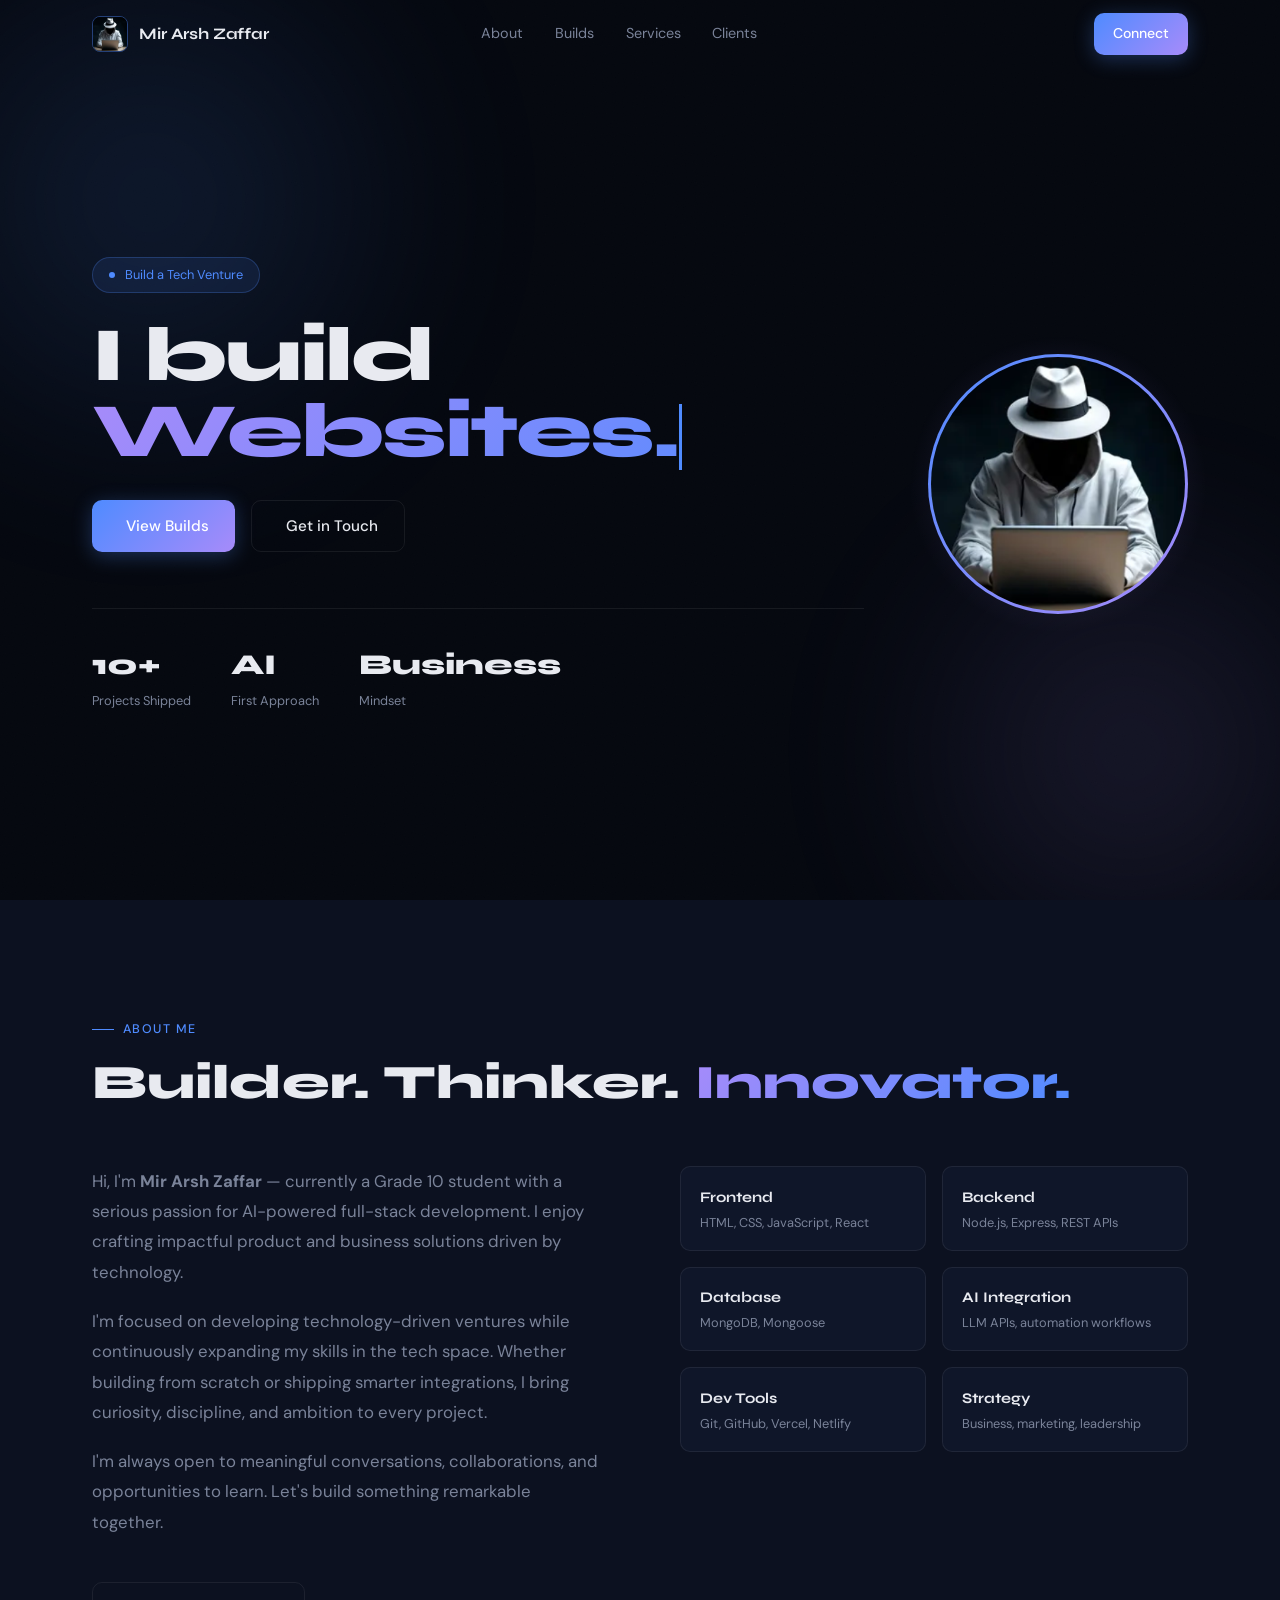
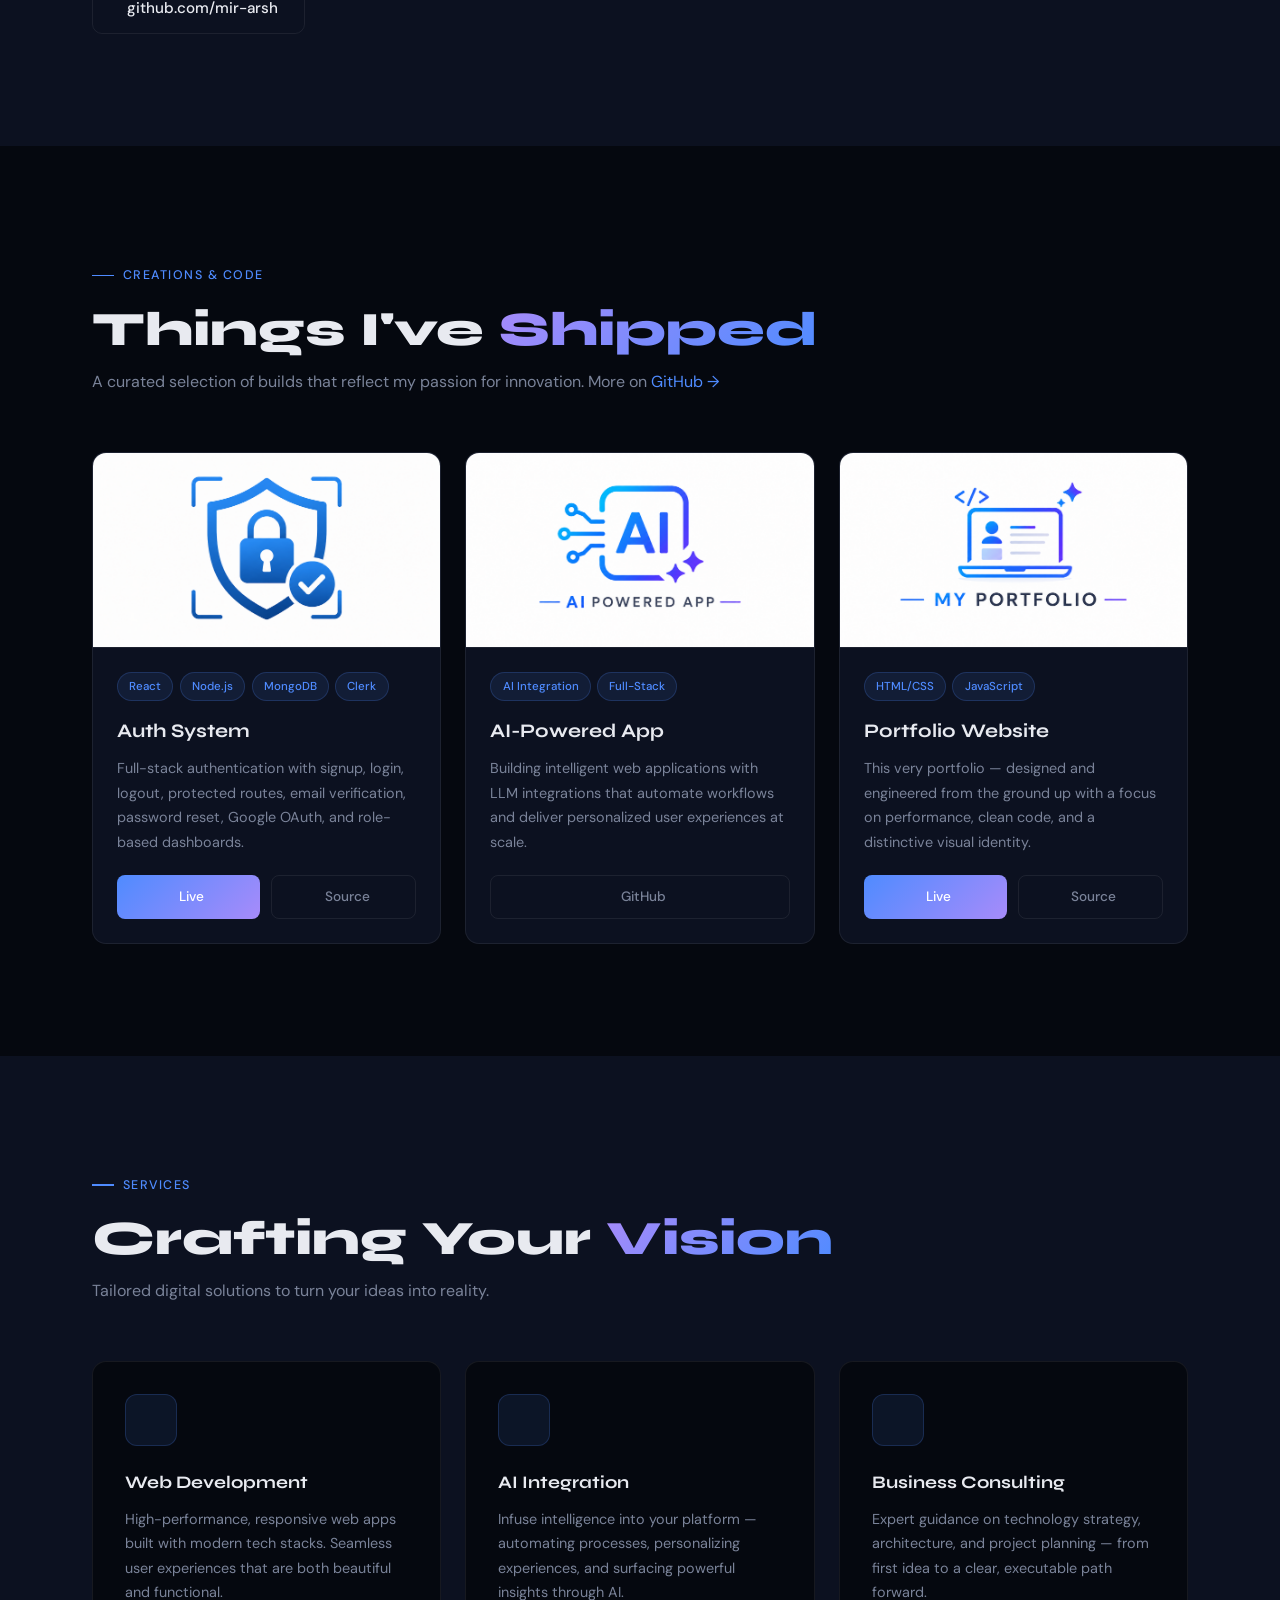
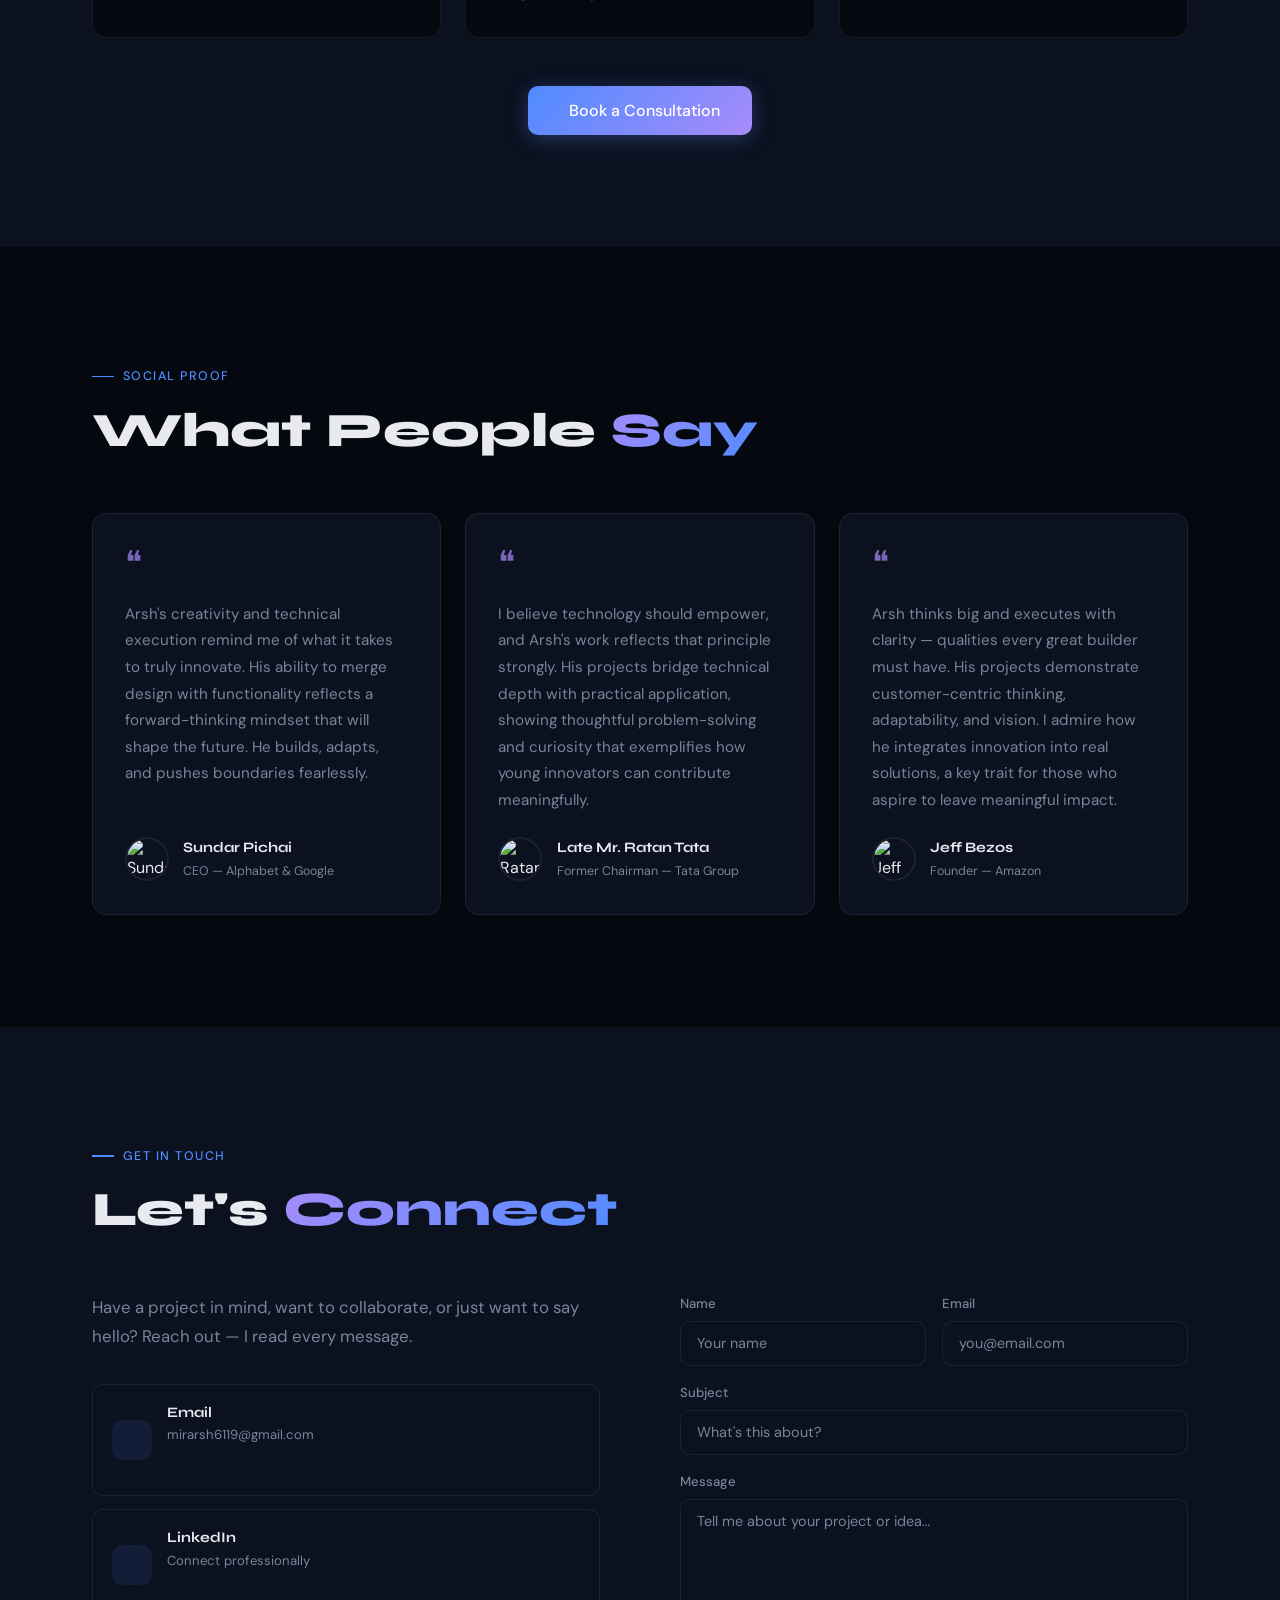
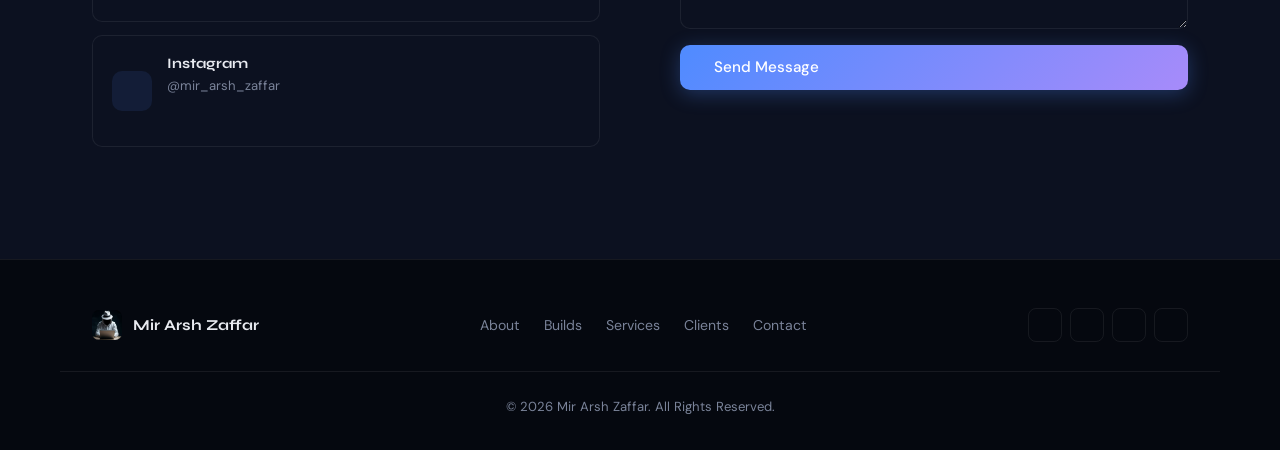
==== commit c95876d5: "Re-designed Responsive Elements" ====
--- a/index.html
+++ b/index.html
@@ -26,8 +26,10 @@
       <a href="#projects">Builds</a>
       <a href="#services">Services</a>
       <a href="#testimonials">Clients</a>
-      <a href="#contact">Contact</a>
     </nav>
+    <button class="nav-menu-toggle" aria-label="Open navigation" type="button">
+      <i class="ri-menu-line"></i>
+    </button>
     <div class="nav-cta">
       <div class="nav-social-icons">
         <a href="https://linkedin.com" aria-label="LinkedIn"><i class="ri-linkedin-fill"></i></a>
@@ -35,6 +37,26 @@
         <a href="https://github.com/mir-arsh/" aria-label="GitHub"><i class="ri-github-fill"></i></a>
       </div>
       <a href="#contact" class="btn btn-primary" style="font-size:.88rem;padding:.6rem 1.2rem;">Connect</a>
+    </div>
+  </div>
+  <div class="mobile-nav" id="mobileNav" aria-hidden="true">
+    <div class="mobile-nav-panel" role="dialog" aria-modal="true" aria-label="Mobile navigation">
+      <button class="mobile-nav-close" aria-label="Close navigation" type="button"><i class="ri-close-line"></i></button>
+      <nav class="mobile-nav-links" aria-label="Mobile primary navigation">
+        <a href="#about">About</a>
+        <a href="#projects">Builds</a>
+        <a href="#services">Services</a>
+        <a href="#testimonials">Clients</a>
+        <a href="#contact">Contact</a>
+      </nav>
+      <div class="mobile-nav-footer">
+        <div class="mobile-nav-social">
+          <a href="https://linkedin.com" aria-label="LinkedIn"><i class="ri-linkedin-fill"></i></a>
+          <a href="https://x.com" aria-label="Twitter"><i class="ri-twitter-x-line"></i></a>
+          <a href="https://github.com/mir-arsh/" aria-label="GitHub"><i class="ri-github-fill"></i></a>
+        </div>
+        <a href="#contact" class="btn btn-primary mobile-nav-action">Connect</a>
+      </div>
     </div>
   </div>
 </header>
--- a/style.css
+++ b/style.css
@@ -802,8 +802,8 @@
     display: flex;
     flex-direction: row;
     align-items: center;
-    max-width: 500px;
-    max-height: 90px;
+    width: 100%;
+    max-width: 100%;
     gap: .9rem;
     padding: 1rem 1.2rem;
     background: var(--bg-card);
@@ -835,7 +835,21 @@
     font-family: var(--font-head);
     font-weight: 700;
     font-size: .9rem;
-    margin-top: 2rem;
+    margin-top: 0;
+}
+
+@media (max-width: 620px) {
+    .contact-link-item {
+        flex-direction: column;
+        align-items: flex-start;
+        gap: .75rem;
+        padding: 1rem;
+    }
+
+    .contact-link-icon {
+        width: 44px;
+        height: 44px;
+    }
 }
 
 .contact-link-text p {
@@ -1111,4 +1125,292 @@
     color: var(--text);
     border-color: rgba(255, 255, 255, .2);
     transform: translateY(-2px);
-}+}
+
+/* MOBILE NAVIGATION */
+.nav-menu-toggle {
+    display: none;
+    width: 42px;
+    height: 42px;
+    border-radius: 12px;
+    background: rgba(255, 255, 255, .05);
+    border: 1px solid rgba(255, 255, 255, .08);
+    color: var(--text);
+    font-size: 1.2rem;
+    align-items: center;
+    justify-content: center;
+    cursor: pointer;
+    transition: var(--trans);
+}
+
+.nav-menu-toggle:hover {
+    background: rgba(255, 255, 255, .1);
+}
+
+.mobile-nav {
+    position: fixed;
+    inset: 0;
+    z-index: 950;
+    background: rgba(5, 8, 15, .9);
+    backdrop-filter: blur(12px);
+    display: flex;
+    align-items: stretch;
+    justify-content: flex-end;
+    opacity: 0;
+    pointer-events: none;
+    transition: opacity var(--trans);
+}
+
+.mobile-nav.open {
+    opacity: 1;
+    pointer-events: all;
+}
+
+.mobile-nav-panel {
+    width: min(340px, 90vw);
+    background: var(--bg-card);
+    border-left: 1px solid rgba(255, 255, 255, .08);
+    display: flex;
+    flex-direction: column;
+    padding: 1.5rem;
+    position: relative;
+}
+
+.mobile-nav-close {
+    width: 38px;
+    height: 38px;
+    border: none;
+    border-radius: 12px;
+    background: rgba(255, 255, 255, .05);
+    color: var(--text);
+    cursor: pointer;
+    align-self: flex-end;
+    display: inline-flex;
+    align-items: center;
+    justify-content: center;
+    transition: var(--trans);
+    margin-bottom: 1.5rem;
+}
+
+.mobile-nav-close:hover {
+    background: rgba(255, 255, 255, .1);
+}
+
+.mobile-nav-links {
+    display: grid;
+    gap: 1rem;
+    margin-bottom: 1.75rem;
+}
+
+.mobile-nav-links a {
+    display: block;
+    padding: 1rem 1.1rem;
+    border-radius: 14px;
+    background: rgba(79, 139, 255, .05);
+    color: var(--text);
+    font-size: 1rem;
+    font-weight: 600;
+    transition: var(--trans);
+}
+
+.mobile-nav-links a:hover {
+    background: rgba(79, 139, 255, .12);
+}
+
+.mobile-nav-footer {
+    margin-top: auto;
+    display: flex;
+    flex-direction: column;
+    gap: 1rem;
+}
+
+.mobile-nav-social {
+    display: flex;
+    gap: .75rem;
+}
+
+.mobile-nav-social a {
+    width: 42px;
+    height: 42px;
+    border-radius: 12px;
+    border: 1px solid rgba(255, 255, 255, .08);
+    display: inline-flex;
+    align-items: center;
+    justify-content: center;
+    color: var(--text);
+    transition: var(--trans);
+}
+
+.mobile-nav-action {
+    width: 100%;
+    justify-content: center;
+}
+
+/* RESPONSIVE BREAKPOINTS */
+@media (max-width: 1080px) {
+    .container,
+    .footer-inner,
+    .nav-inner {
+        padding-left: 1.5rem;
+        padding-right: 1.5rem;
+    }
+
+    .hero-inner {
+        gap: 2.5rem;
+    }
+
+    .hero-photo-ring {
+        width: 230px;
+        height: 230px;
+    }
+
+    .projects-grid,
+    .services-grid,
+    .testimonials-track {
+        gap: 1.3rem;
+    }
+}
+
+@media (max-width: 860px) {
+    header {
+        height: auto;
+        padding: .85rem 0;
+        background: rgba(5, 8, 15, .95);
+    }
+
+    .nav-inner {
+        flex-wrap: wrap;
+        gap: 1rem;
+        justify-content: space-between;
+    }
+
+    .nav-links {
+        display: none;
+    }
+
+    .nav-menu-toggle {
+        display: inline-flex;
+    }
+
+    .nav-social-icons {
+        display: none;
+    }
+
+    .hero-inner,
+    .about-grid,
+    .contact-grid {
+        grid-template-columns: 1fr;
+    }
+
+    .hero-inner {
+        gap: 2rem;
+        padding-top: 1rem;
+    }
+
+    .hero-photo-ring {
+        width: 200px;
+        height: 200px;
+        margin: 0 auto;
+    }
+
+    .hero-photo-wrap {
+        justify-self: center;
+    }
+
+    .hero-stats {
+        flex-wrap: wrap;
+        gap: 1rem;
+    }
+
+    .about-grid {
+        gap: 2rem;
+    }
+
+    .skills-grid,
+    .form-row {
+        grid-template-columns: 1fr;
+    }
+
+    .project-thumb,
+    .project-card,
+    .service-card,
+    .testimonial-card {
+        min-width: 0;
+    }
+
+    .service-card,
+    .testimonial-card,
+    .project-card {
+        padding: 1.75rem;
+    }
+
+    .footer-inner {
+        flex-direction: column;
+        align-items: stretch;
+        text-align: center;
+    }
+
+    .footer-nav {
+        flex-wrap: wrap;
+        justify-content: center;
+        gap: .85rem;
+    }
+
+    .footer-copy {
+        text-align: center;
+    }
+}
+
+@media (max-width: 620px) {
+    .container,
+    .footer-inner,
+    .nav-inner,
+    .modal,
+    .hero-inner {
+        padding-left: 1rem;
+        padding-right: 1rem;
+    }
+
+    .hero-h1 {
+        font-size: clamp(2.8rem, 10vw, 4rem);
+    }
+
+    .hero-actions {
+        flex-direction: column;
+        align-items: stretch;
+    }
+
+    .hero-actions .btn {
+        width: 100%;
+    }
+
+    .hero-stats {
+        padding-top: 1.25rem;
+        gap: 1rem;
+    }
+
+    .projects-grid,
+    .services-grid,
+    .testimonials-track {
+        grid-template-columns: 1fr;
+    }
+
+    .btn {
+        padding: .75rem 1.2rem;
+    }
+
+    .modal {
+        width: 100%;
+        padding: 1.5rem;
+        border-radius: 18px 18px 0 0;
+    }
+
+    .contact-link-item {
+        flex-direction: column;
+        align-items: flex-start;
+    }
+
+    .contact-link-item h4 {
+        margin-top: 0;
+    }
+}
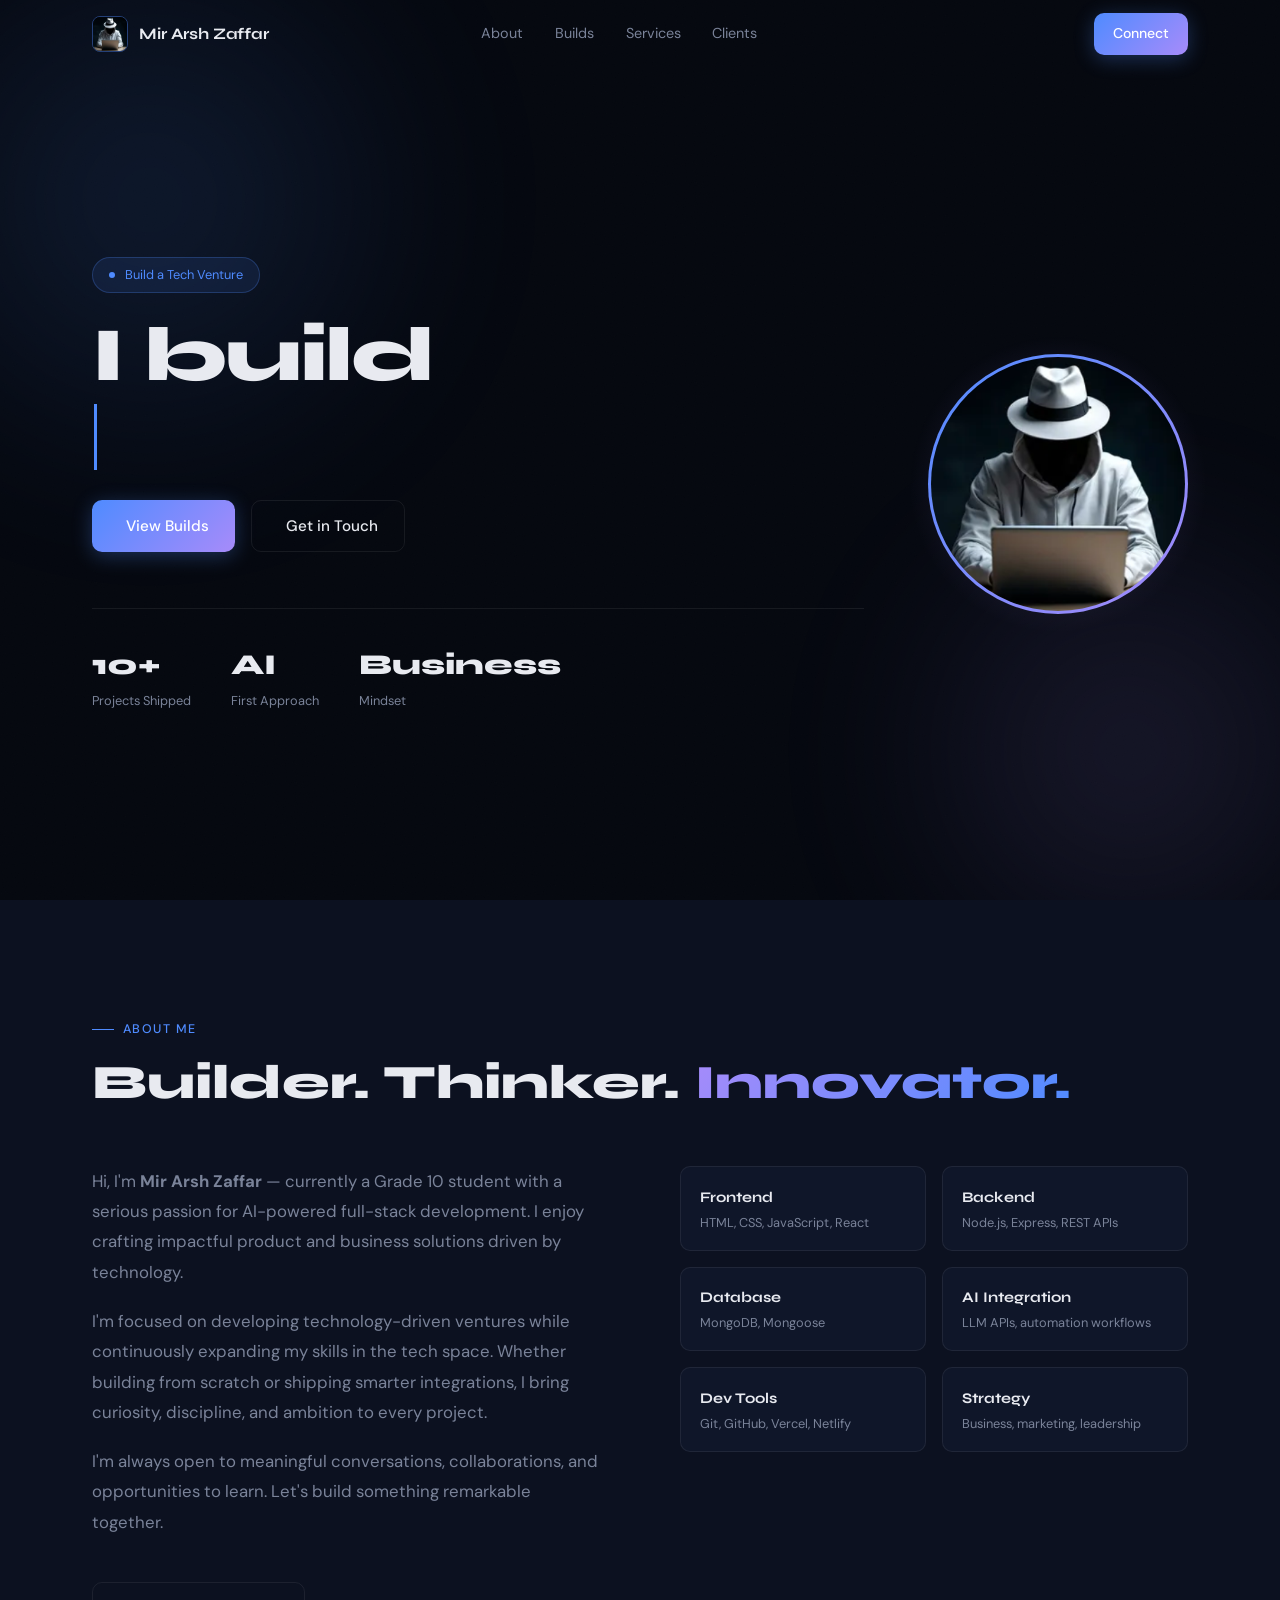
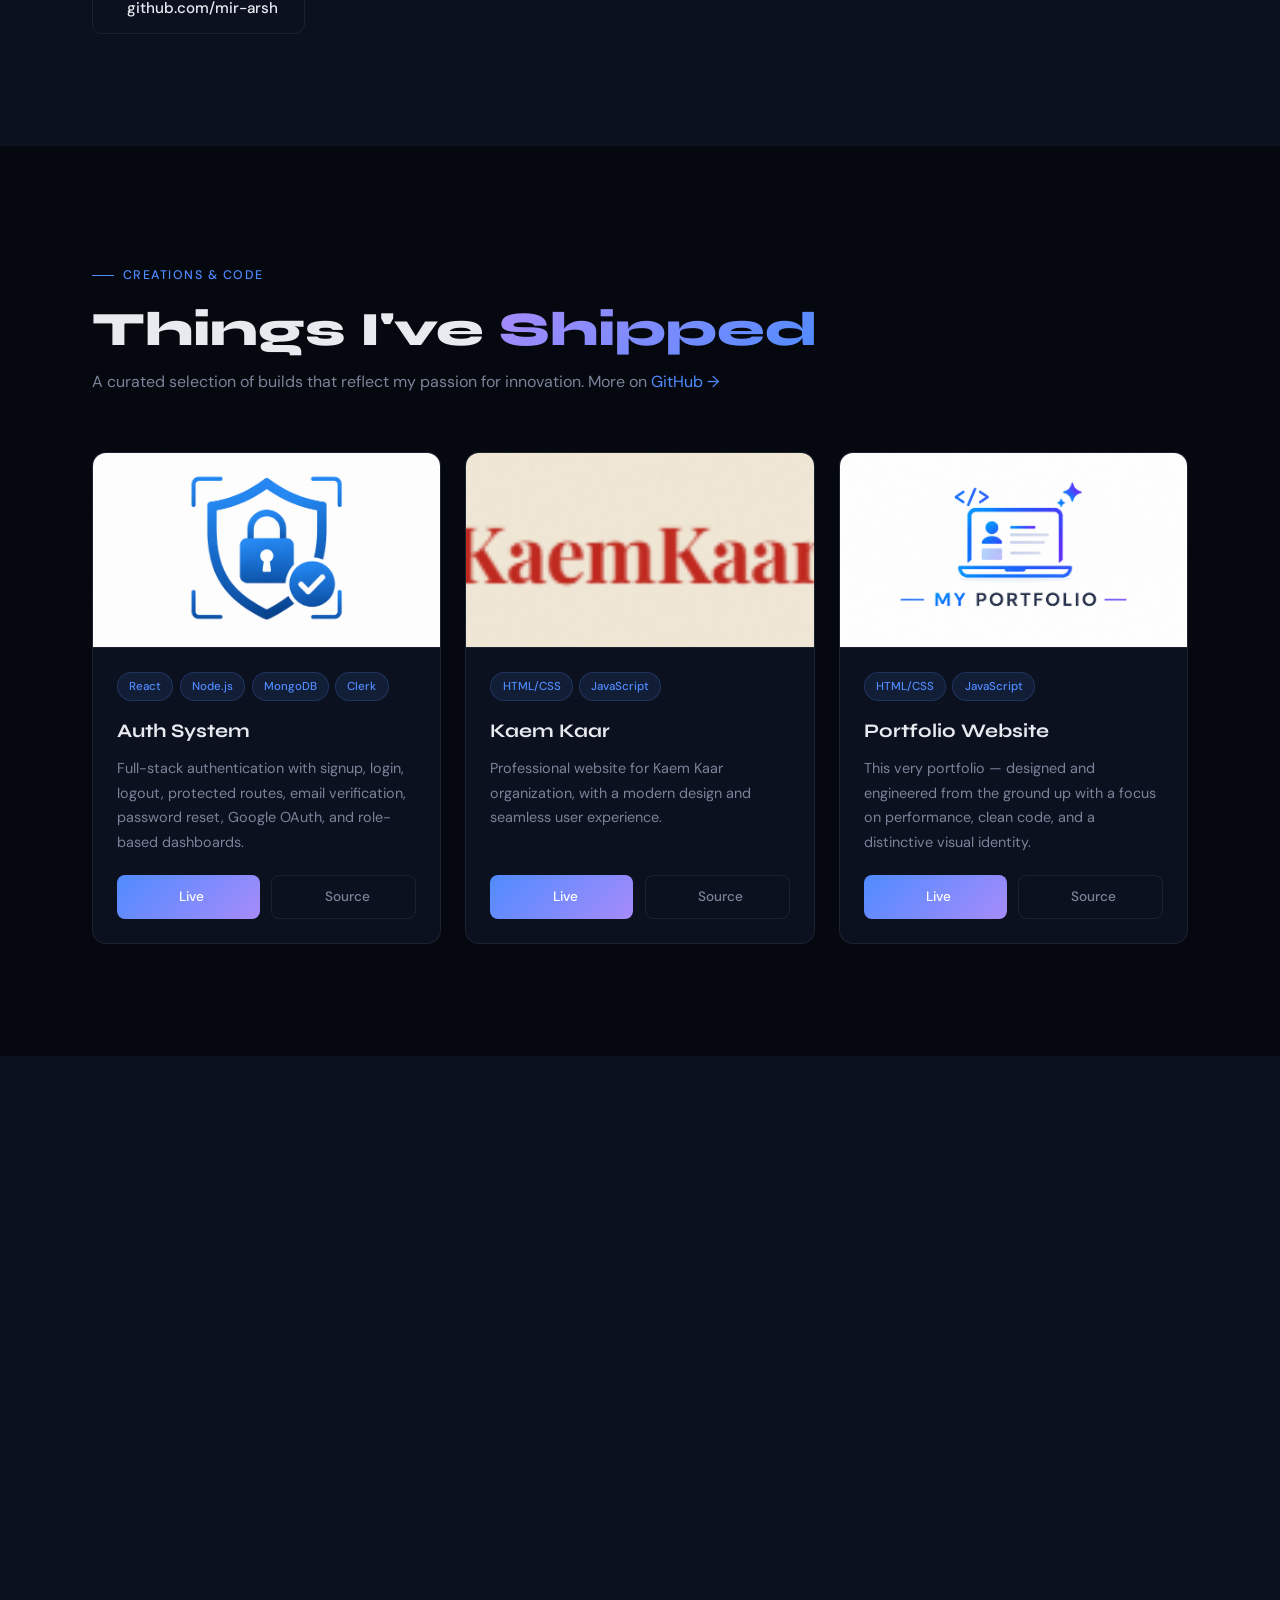
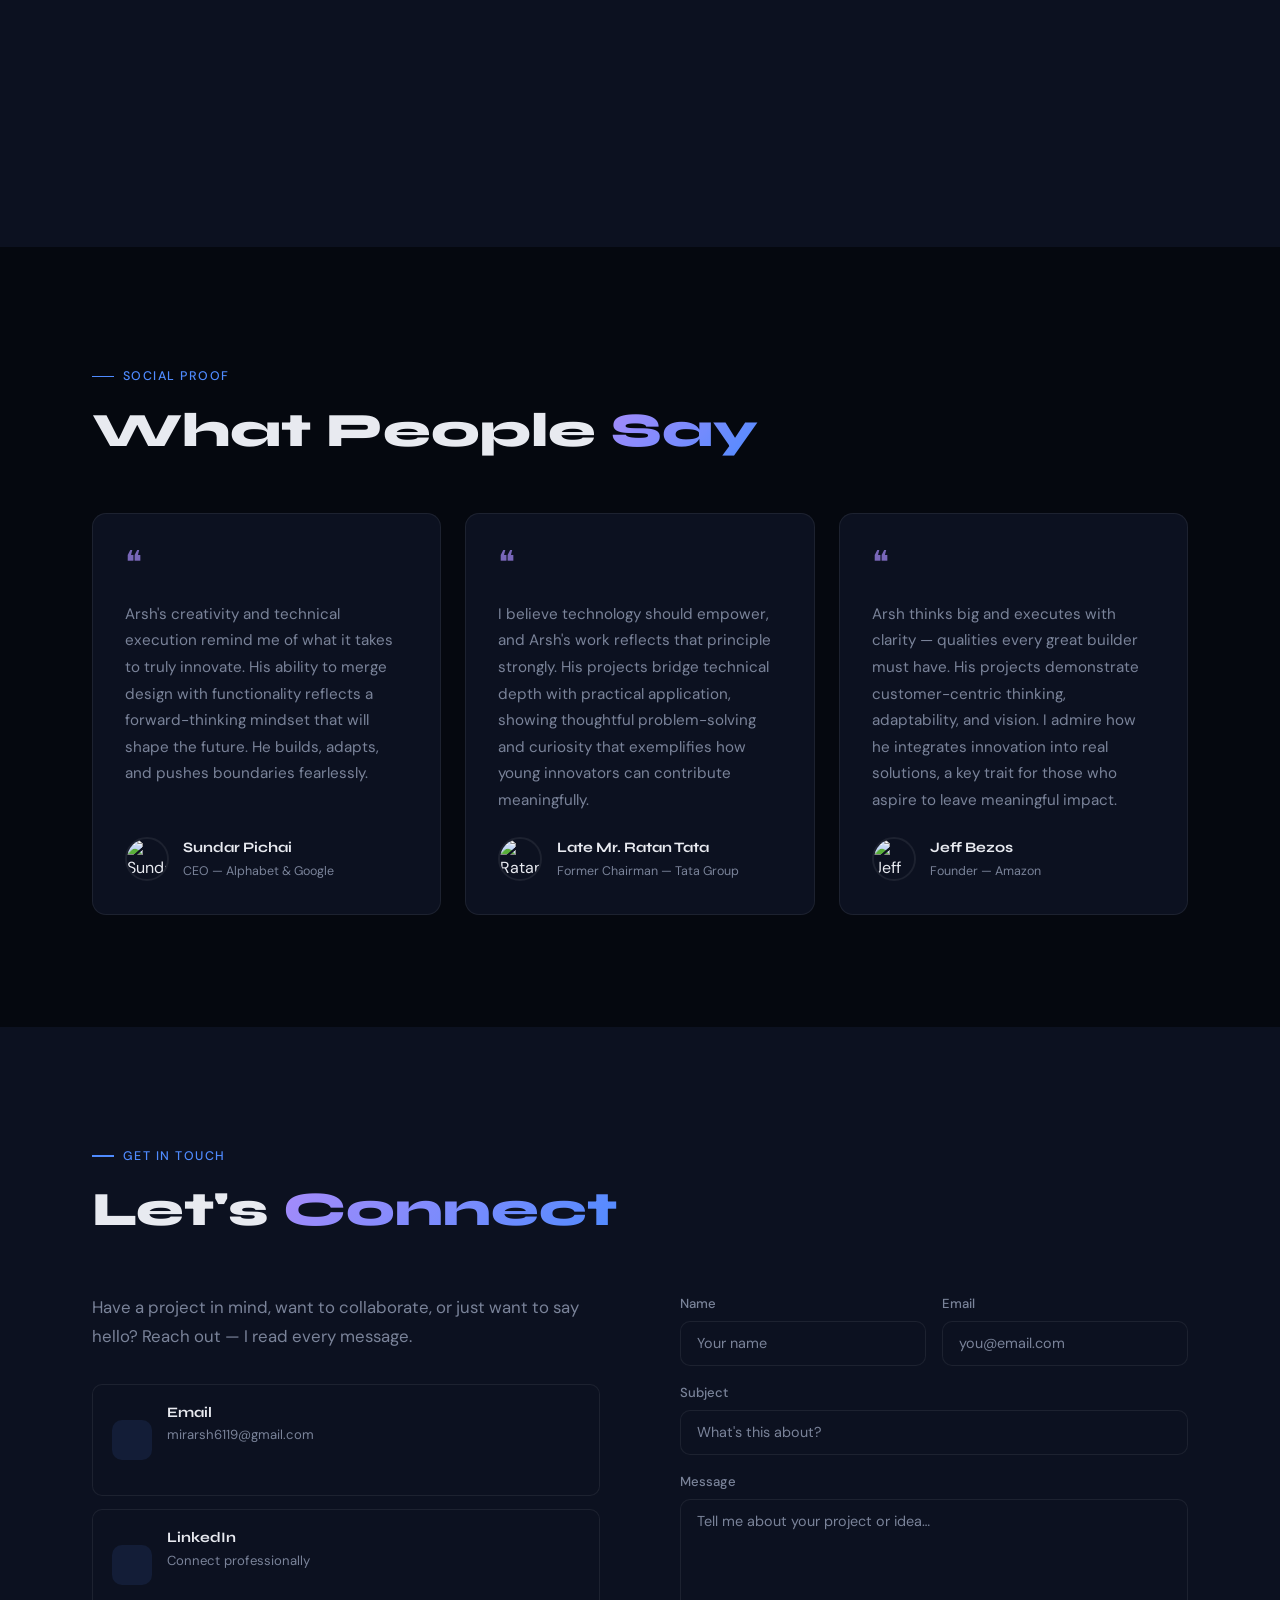
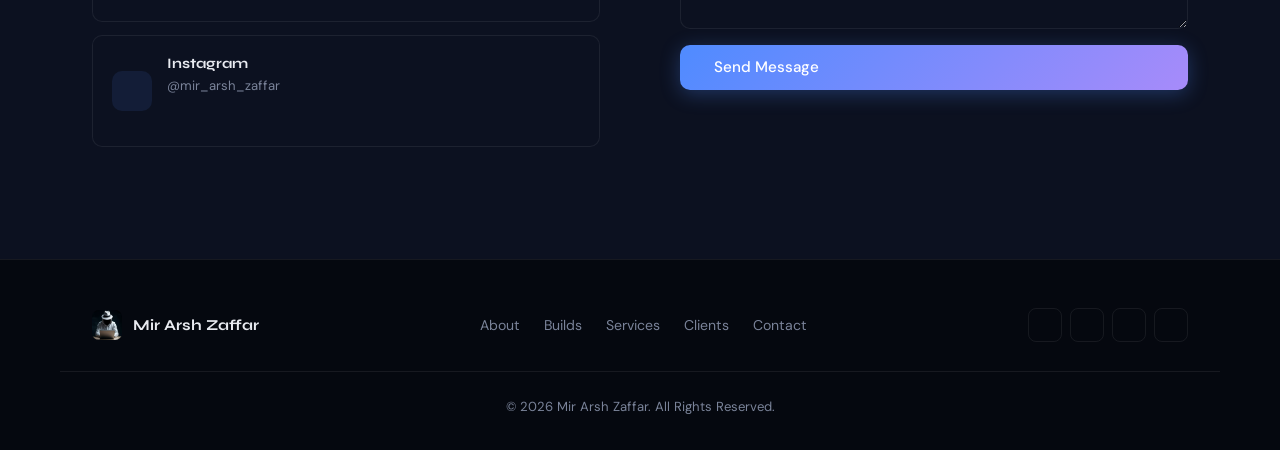
==== commit 23a9baea: "Added new project" ====
--- a/index.html
+++ b/index.html
@@ -198,17 +198,20 @@
       </article>
 
       <article class="project-card reveal" style="transition-delay:.1s">
-        <img class="project-thumb" src="ai.png" alt="AI-Powered App" />
+        <img class="project-thumb" src="kaemkaar.png" alt="Kaem Kaar - Website" />
         <div class="project-body">
           <div class="project-tags">
-            <span class="tag">AI Integration</span>
-            <span class="tag">Full-Stack</span>
-          </div>
-          <h3>AI-Powered App</h3>
-          <p>Building intelligent web applications with LLM integrations that automate workflows and deliver personalized user experiences at scale.</p>
+            <span class="tag">HTML/CSS</span>
+            <span class="tag">JavaScript</span>
+          </div>
+          <h3>Kaem Kaar</h3>
+          <p>Professional website for Kaem Kaar organization, with a modern design and seamless user experience.</p>
           <div class="project-links">
-            <a href="https://github.com/mir-arsh/" class="link-code" target="_blank" rel="noopener noreferrer">
-              <i class="ri-github-fill"></i> GitHub
+            <a href="https://info.kaemkaar.in/" class="link-live" target="_blank" rel="noopener noreferrer">
+              <i class="ri-external-link-line"></i> Live
+            </a>
+            <a href="https://github.com/mir-arsh/Kaem-Kaar---Landing-Page" class="link-code" target="_blank" rel="noopener noreferrer">
+              <i class="ri-github-fill"></i> Source
             </a>
           </div>
         </div>
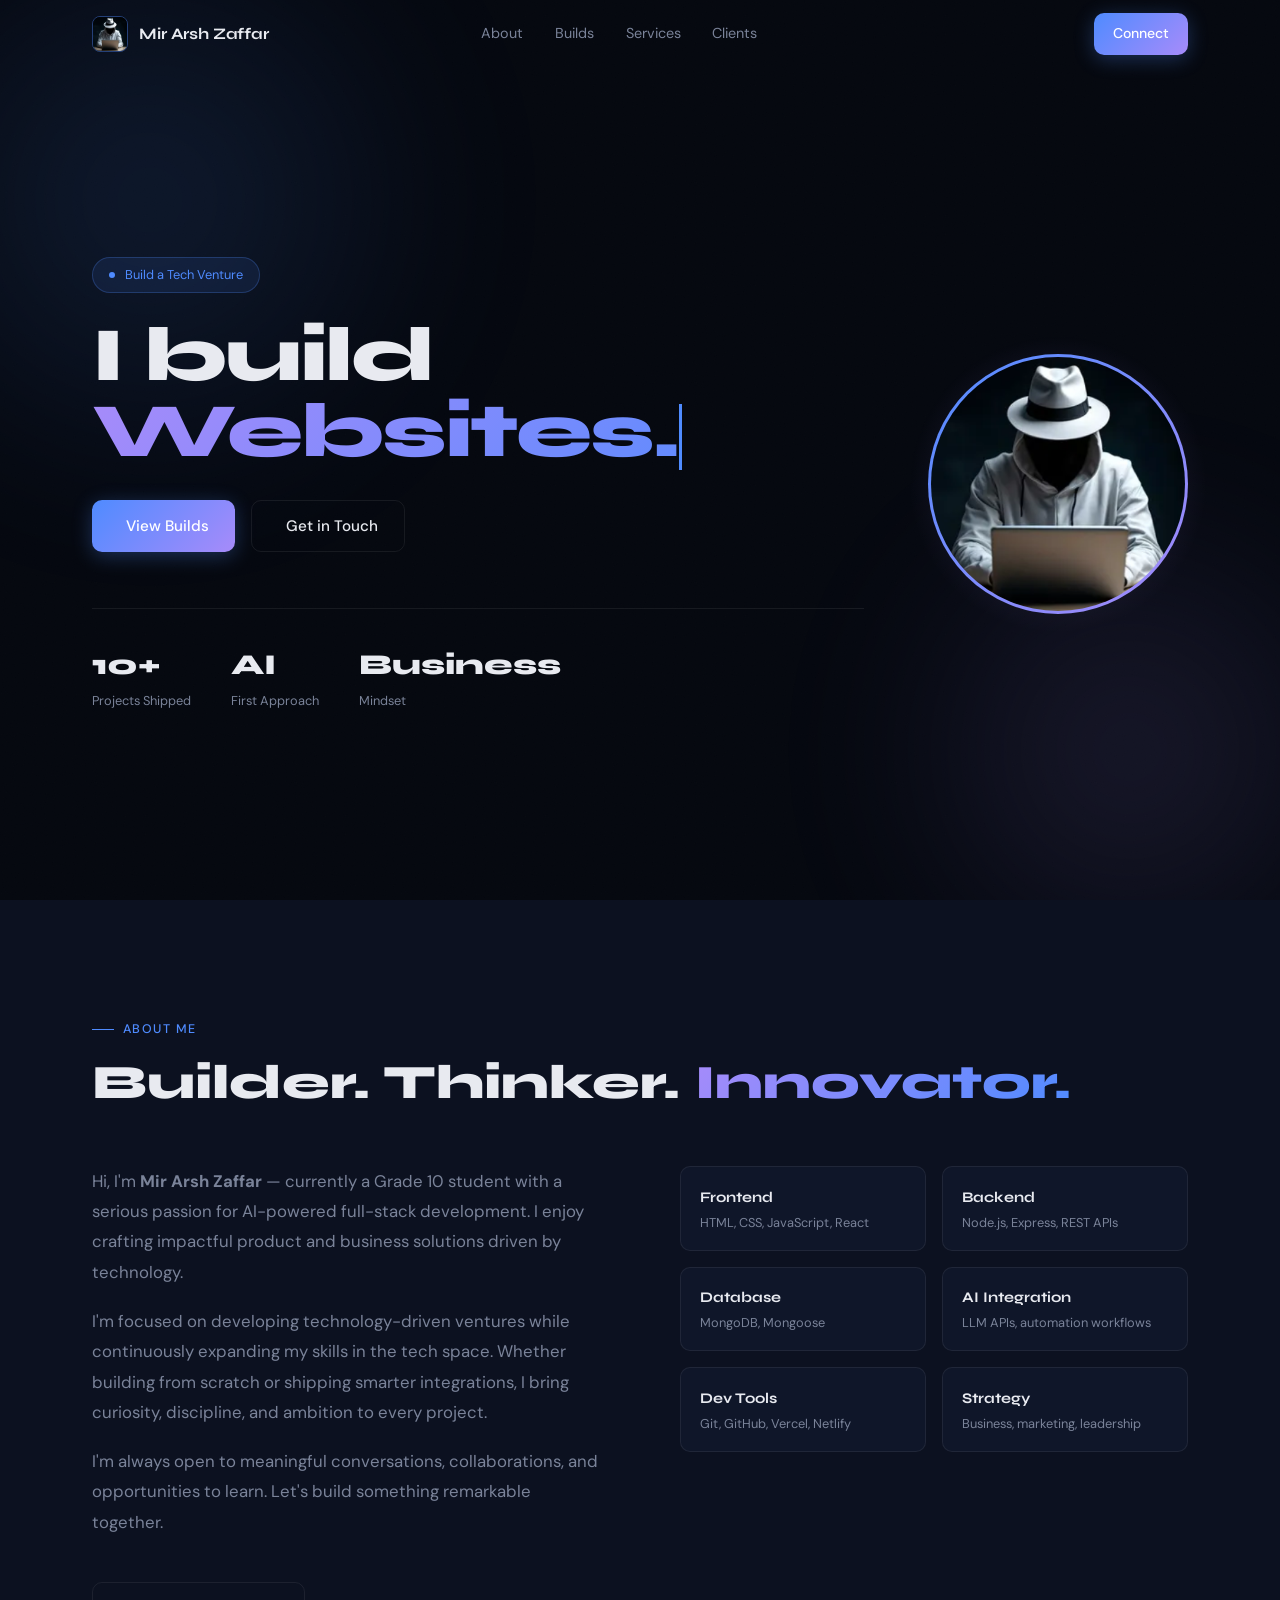
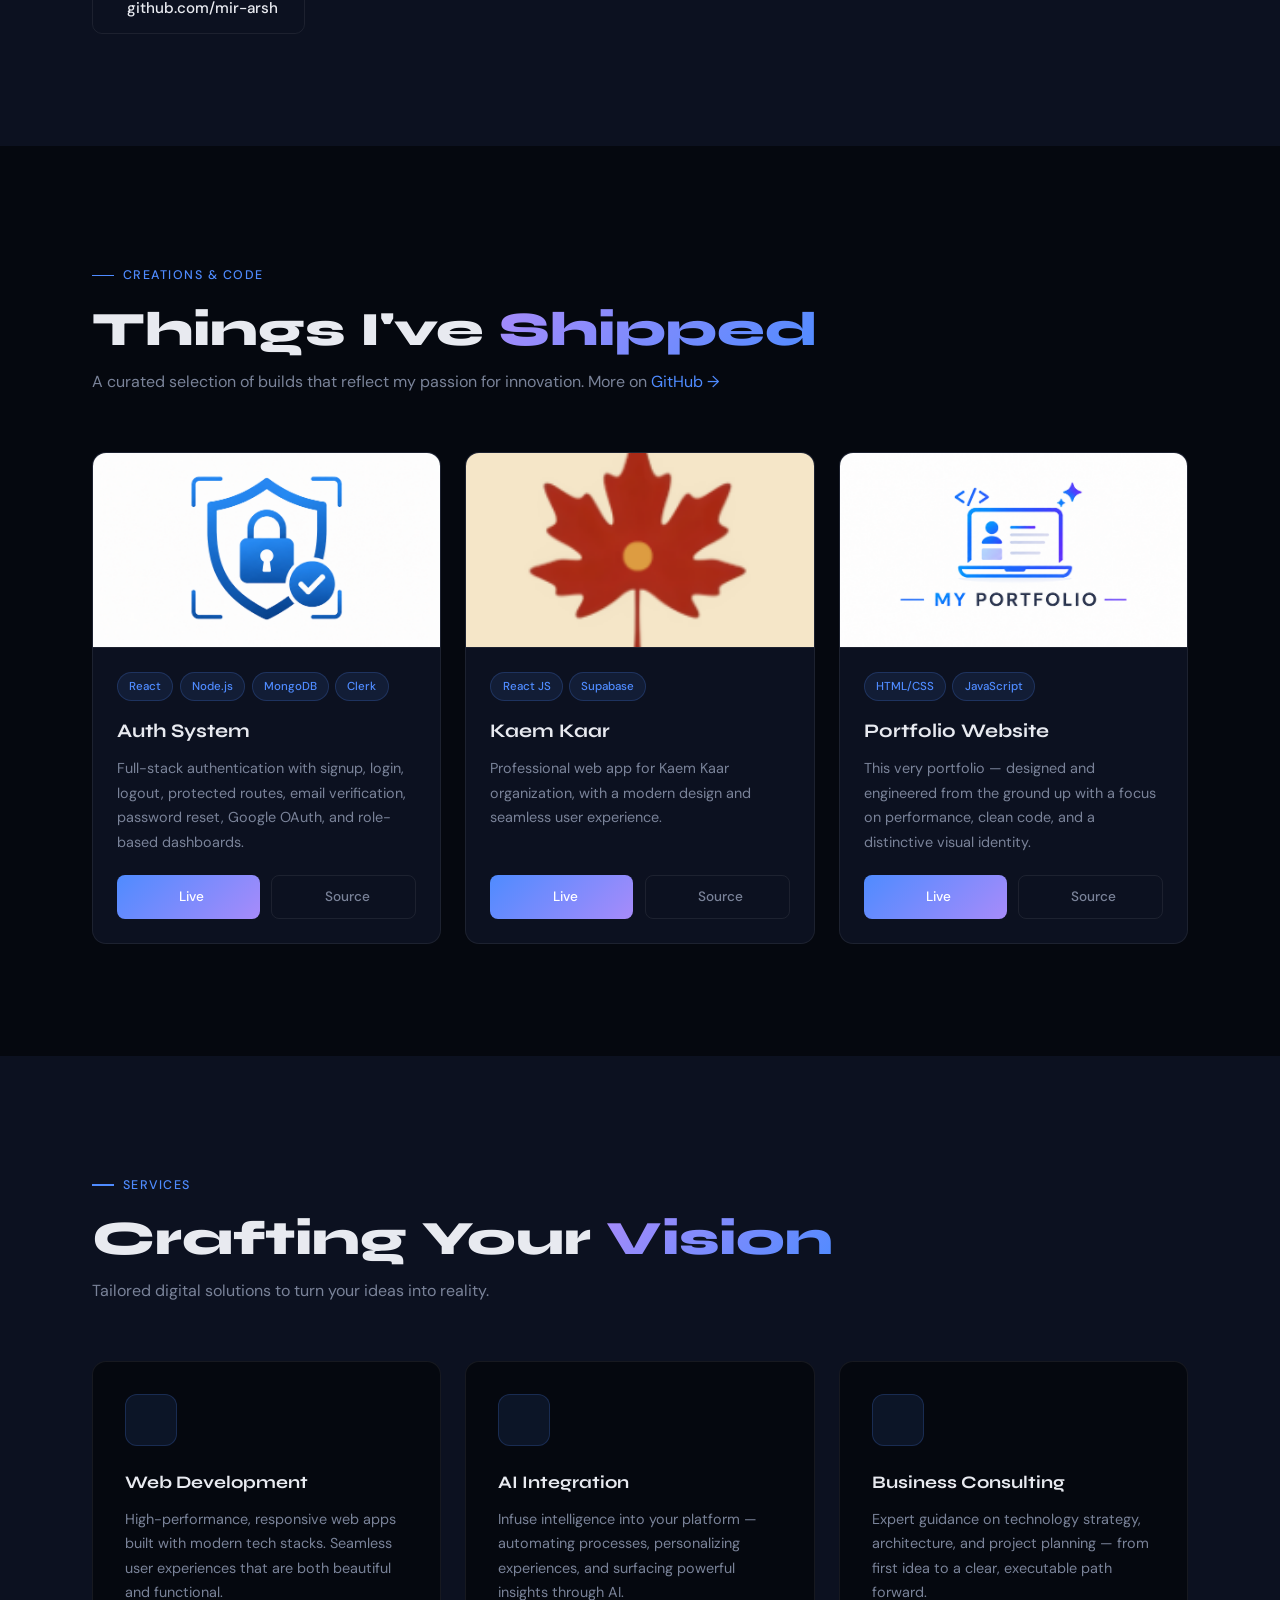
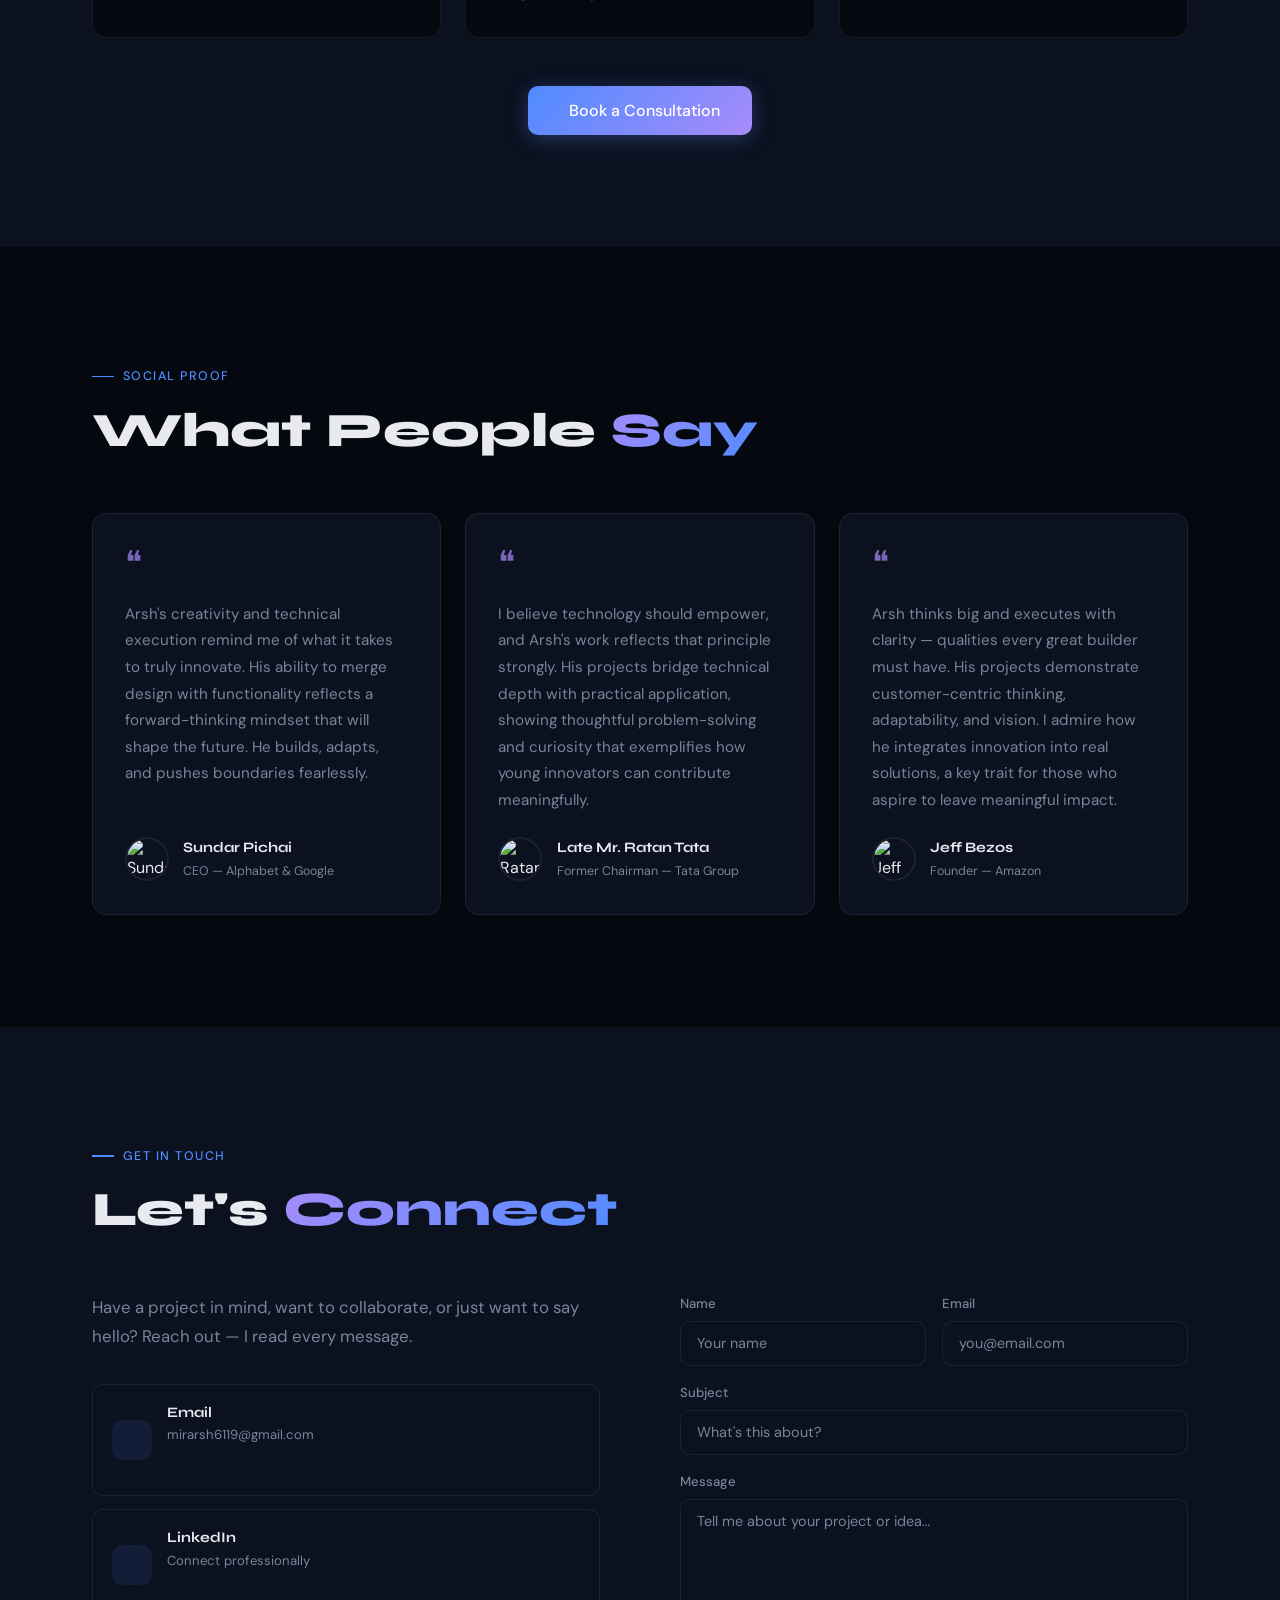
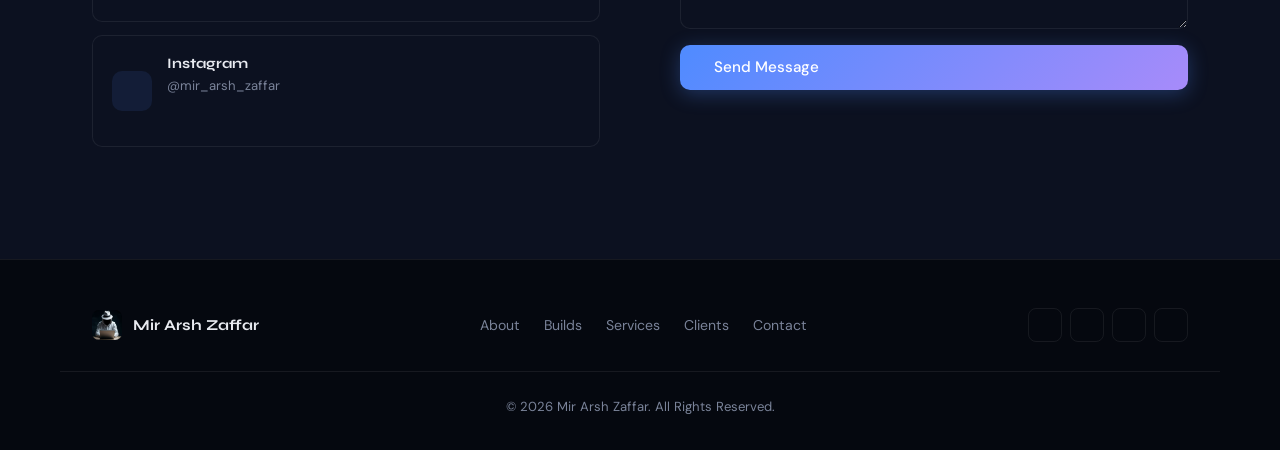
==== commit 3e70aa09: "Project Kaem Kaar added" ====
--- a/index.html
+++ b/index.html
@@ -201,16 +201,16 @@
         <img class="project-thumb" src="kaemkaar.png" alt="Kaem Kaar - Website" />
         <div class="project-body">
           <div class="project-tags">
-            <span class="tag">HTML/CSS</span>
-            <span class="tag">JavaScript</span>
+            <span class="tag">React JS</span>
+            <span class="tag">Supabase</span>
           </div>
           <h3>Kaem Kaar</h3>
-          <p>Professional website for Kaem Kaar organization, with a modern design and seamless user experience.</p>
+          <p>Professional web app for Kaem Kaar organization, with a modern design and seamless user experience.</p>
           <div class="project-links">
-            <a href="https://info.kaemkaar.in/" class="link-live" target="_blank" rel="noopener noreferrer">
+            <a href="https://kaemkaar.in/" class="link-live" target="_blank" rel="noopener noreferrer">
               <i class="ri-external-link-line"></i> Live
             </a>
-            <a href="https://github.com/mir-arsh/Kaem-Kaar---Landing-Page" class="link-code" target="_blank" rel="noopener noreferrer">
+            <a href="https://github.com/mir-arsh/Kaem-Kaar-Main" class="link-code" target="_blank" rel="noopener noreferrer">
               <i class="ri-github-fill"></i> Source
             </a>
           </div>
